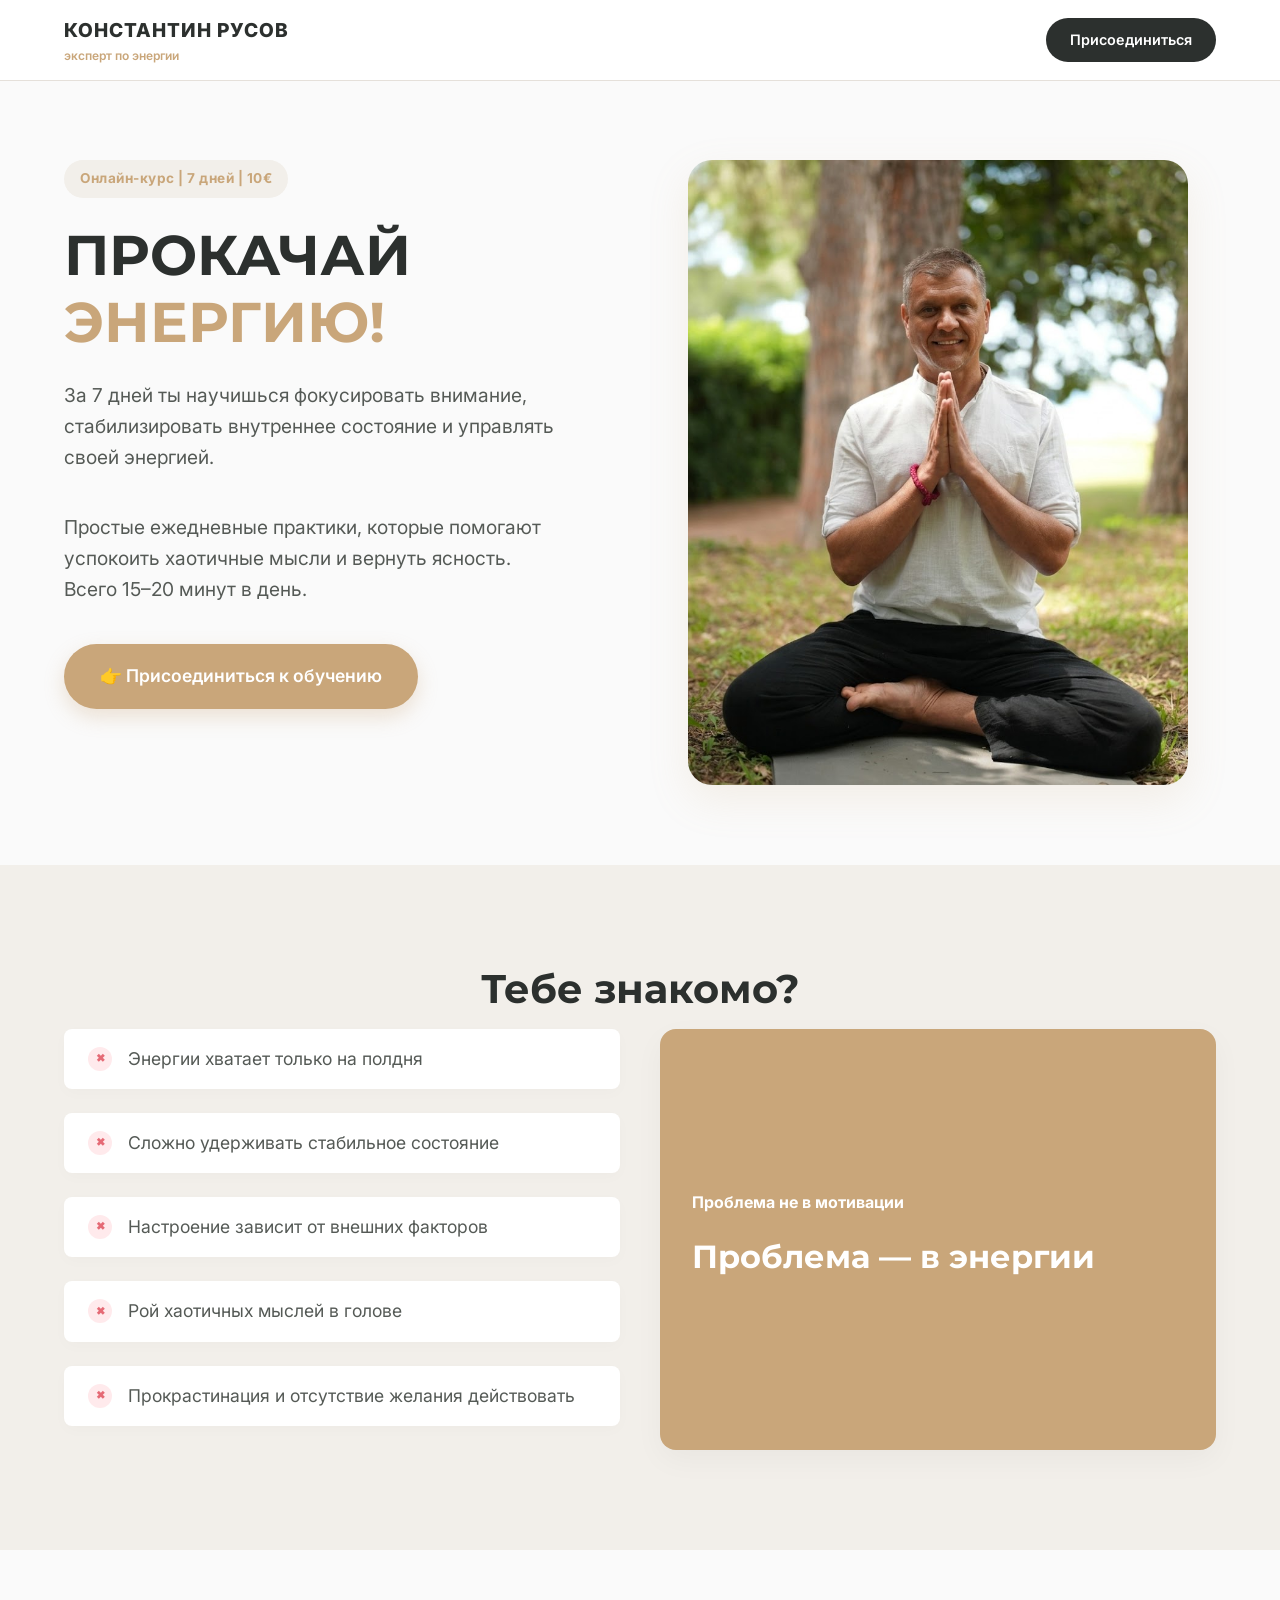
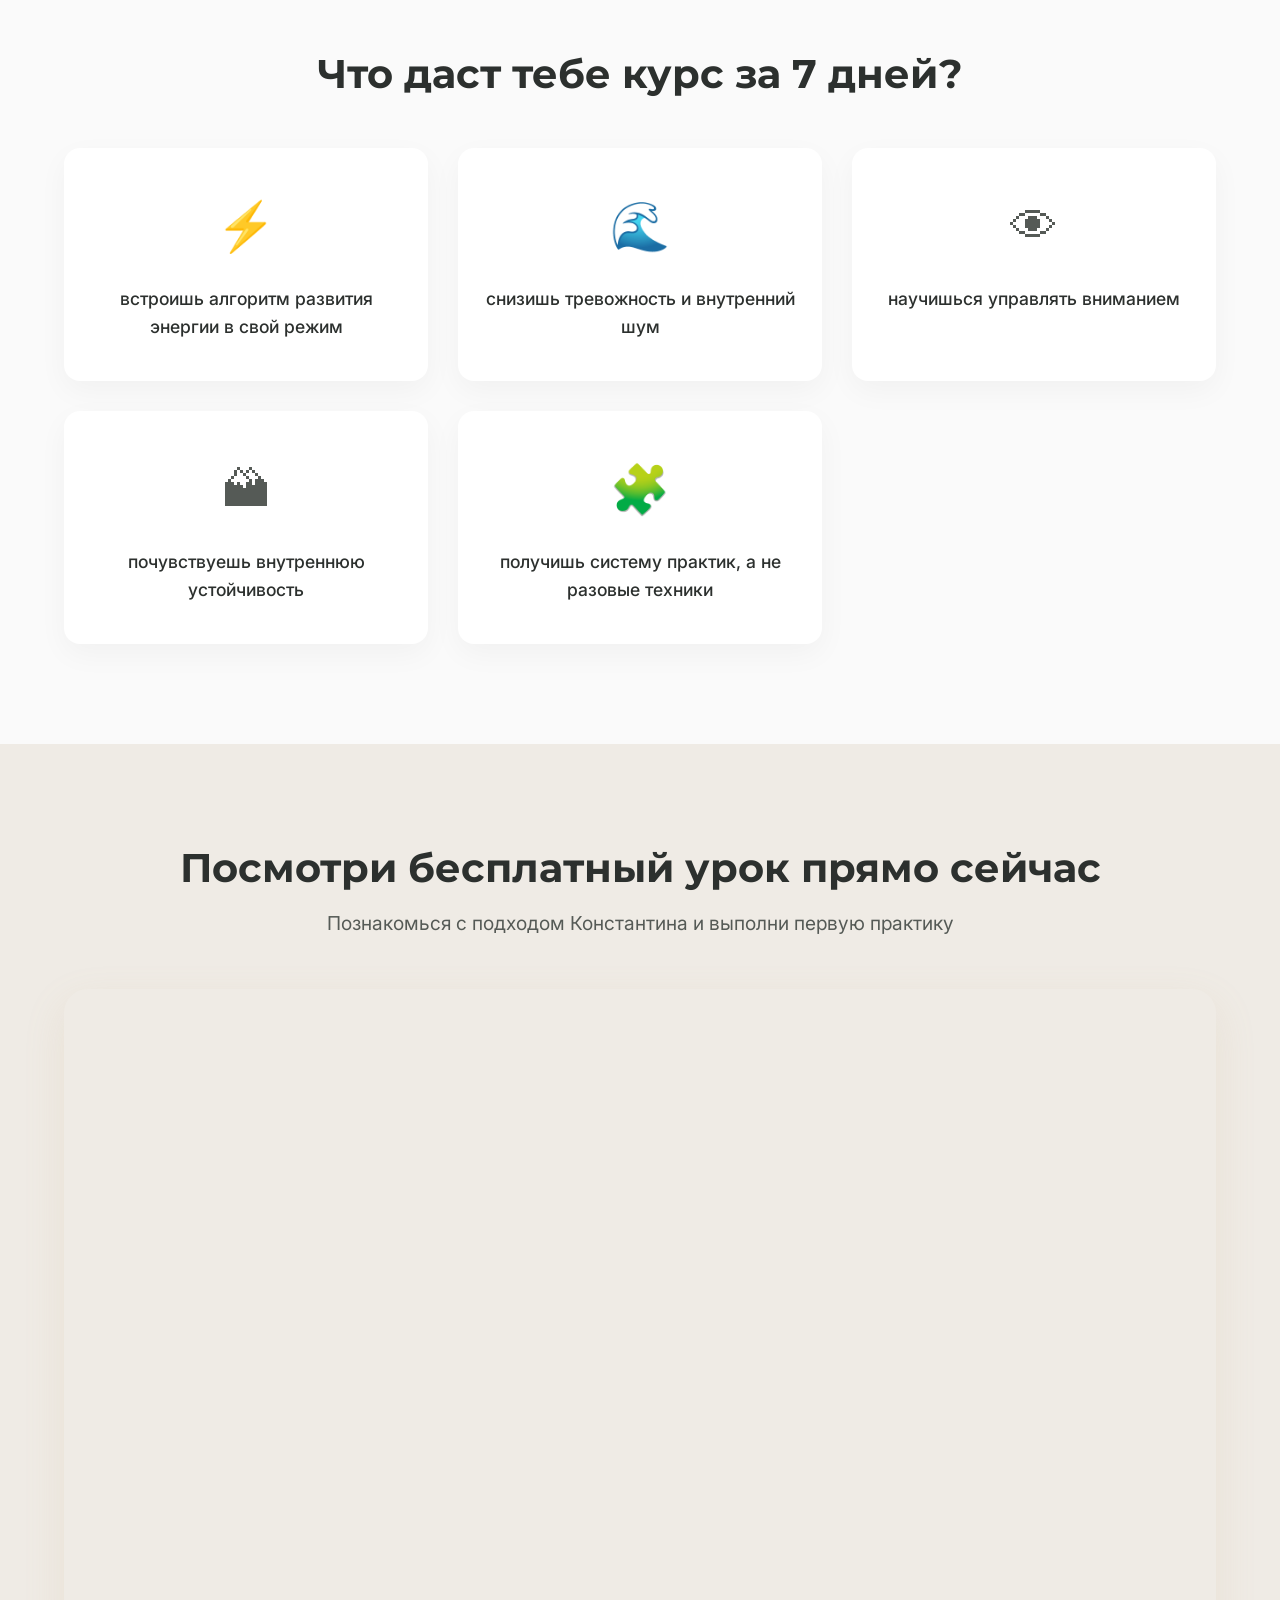
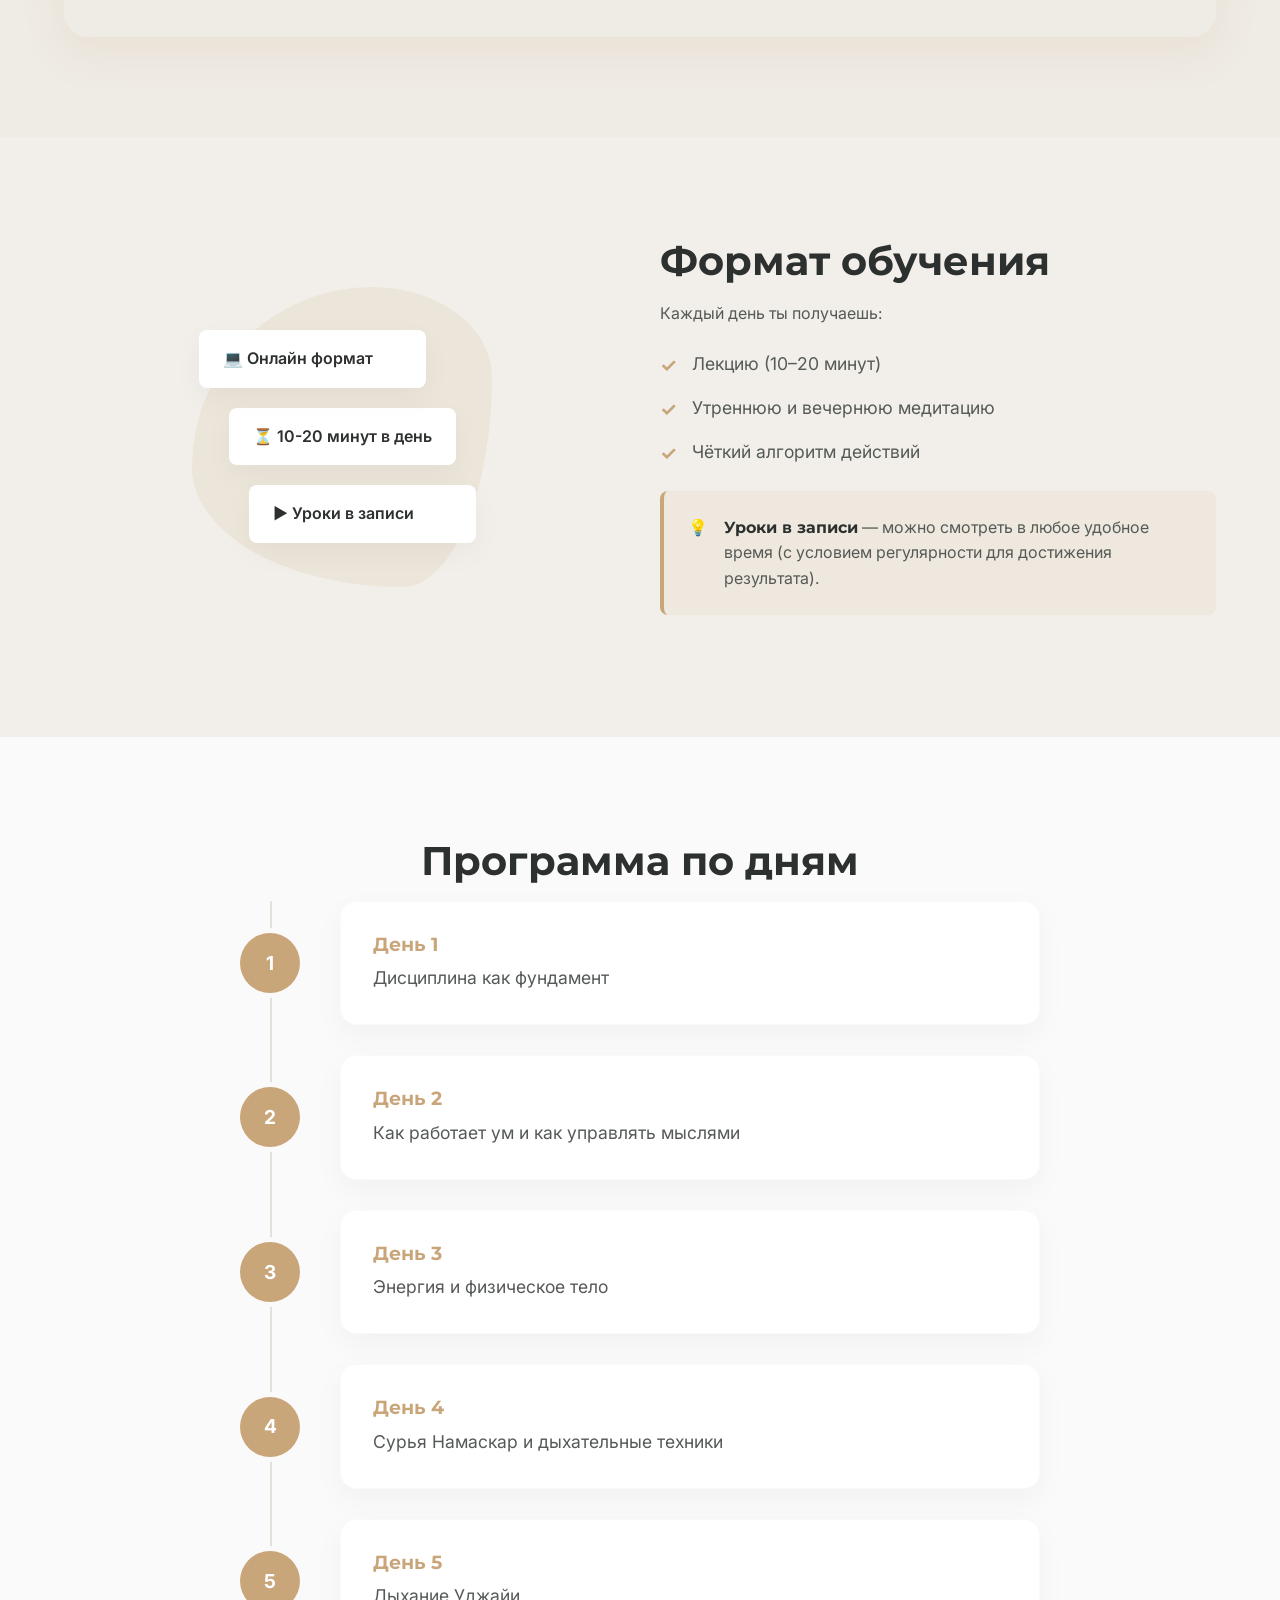
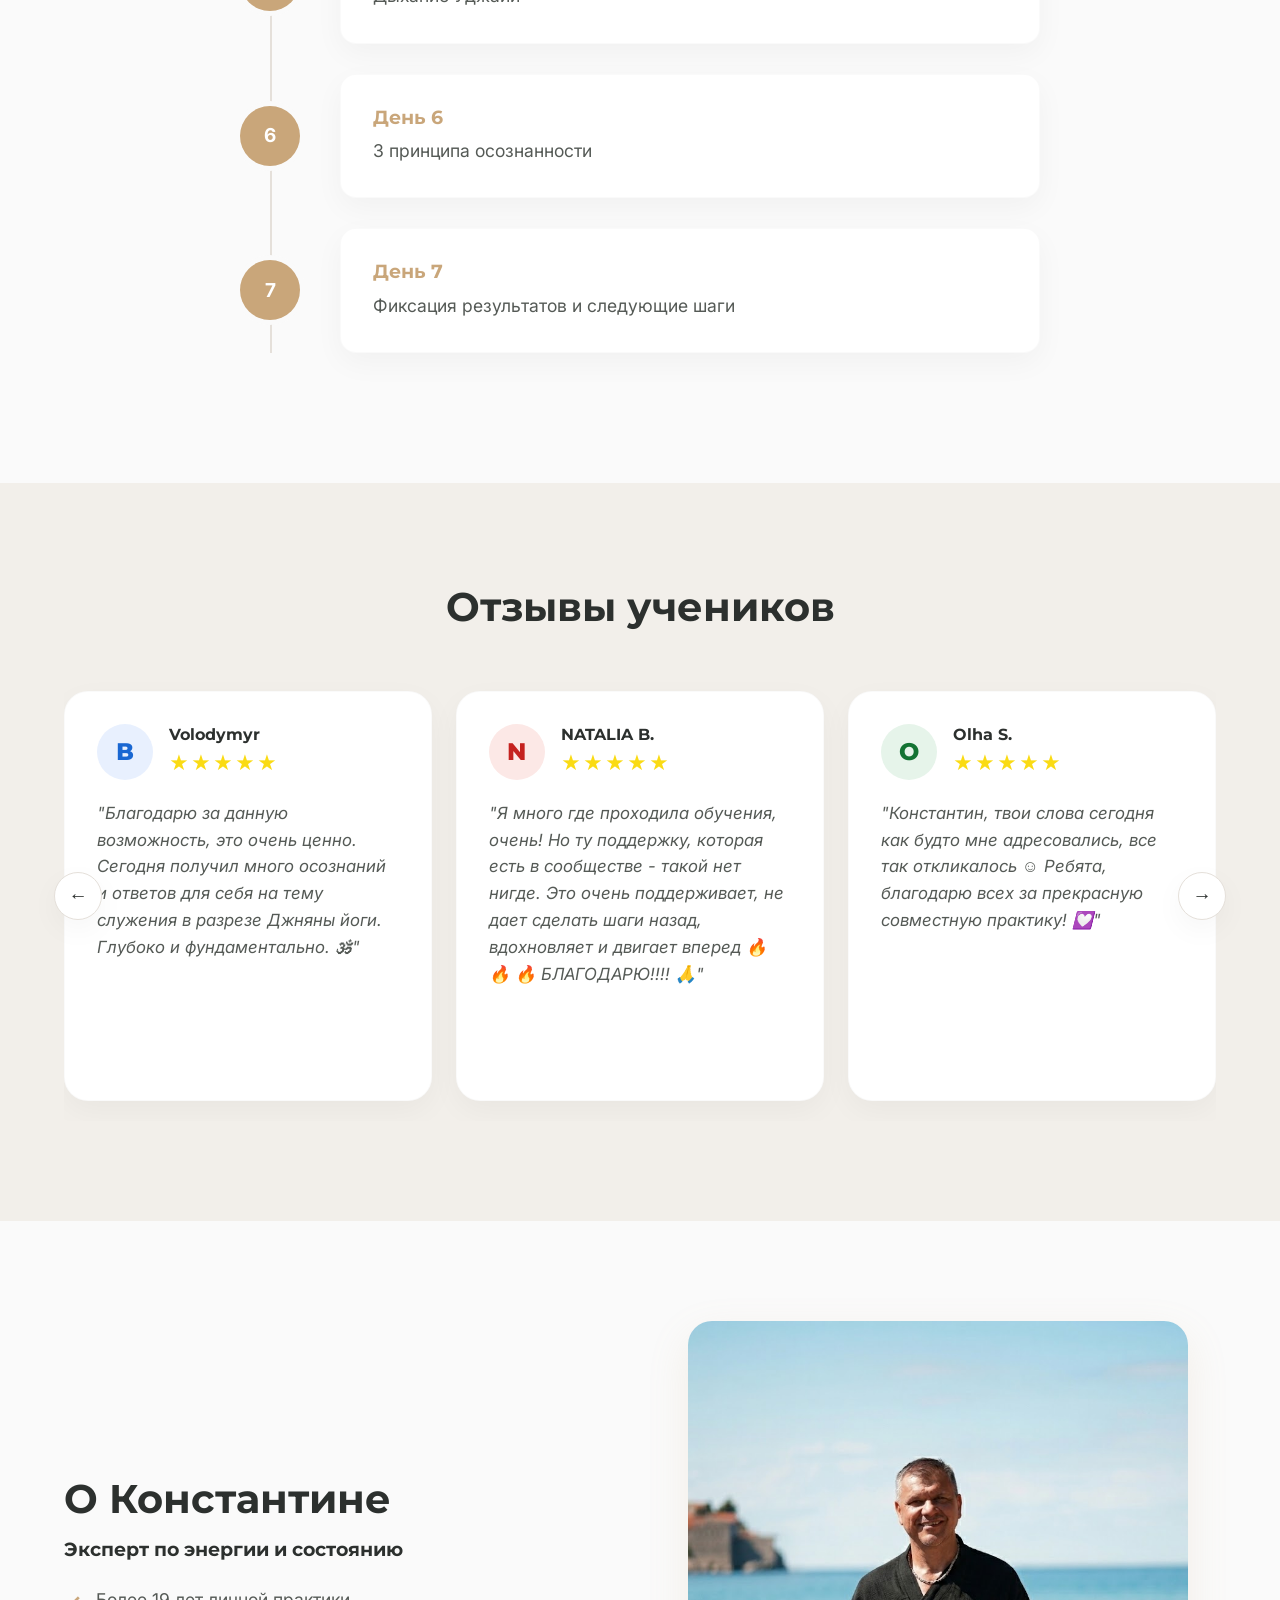
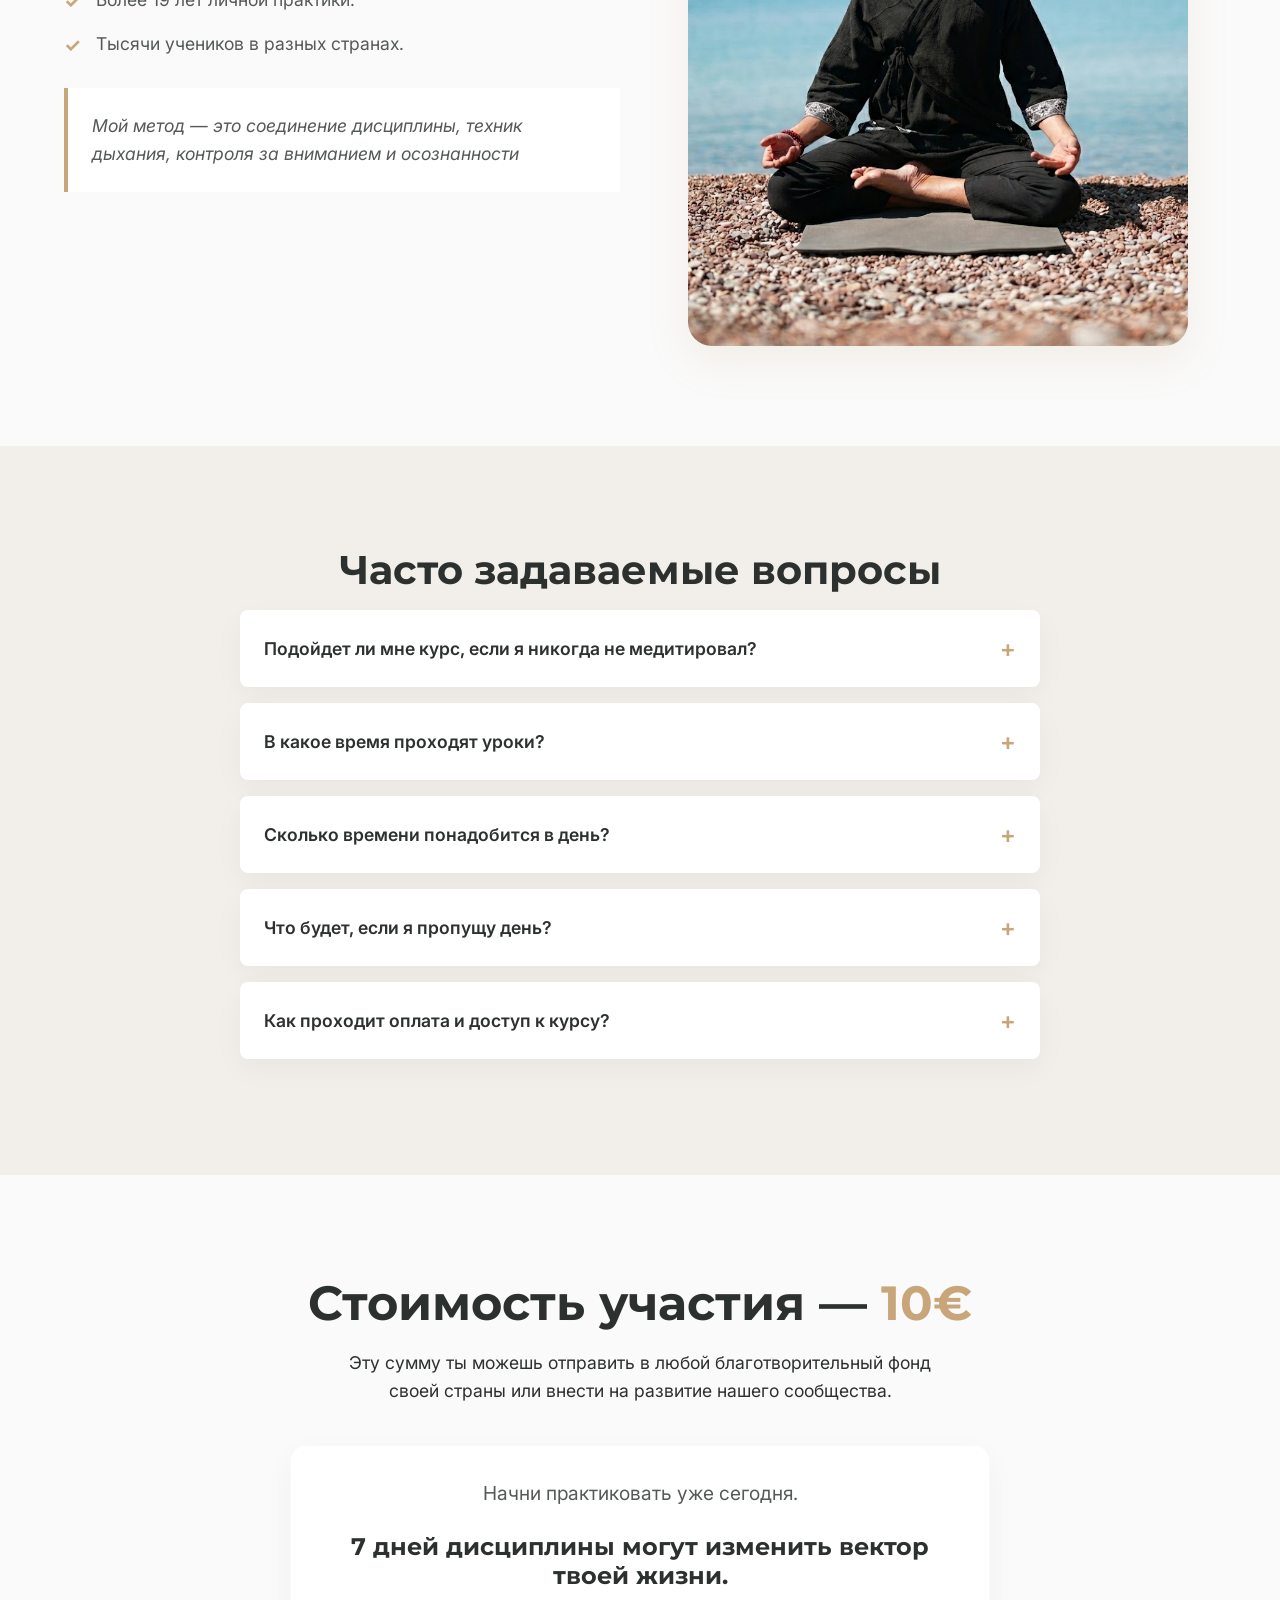
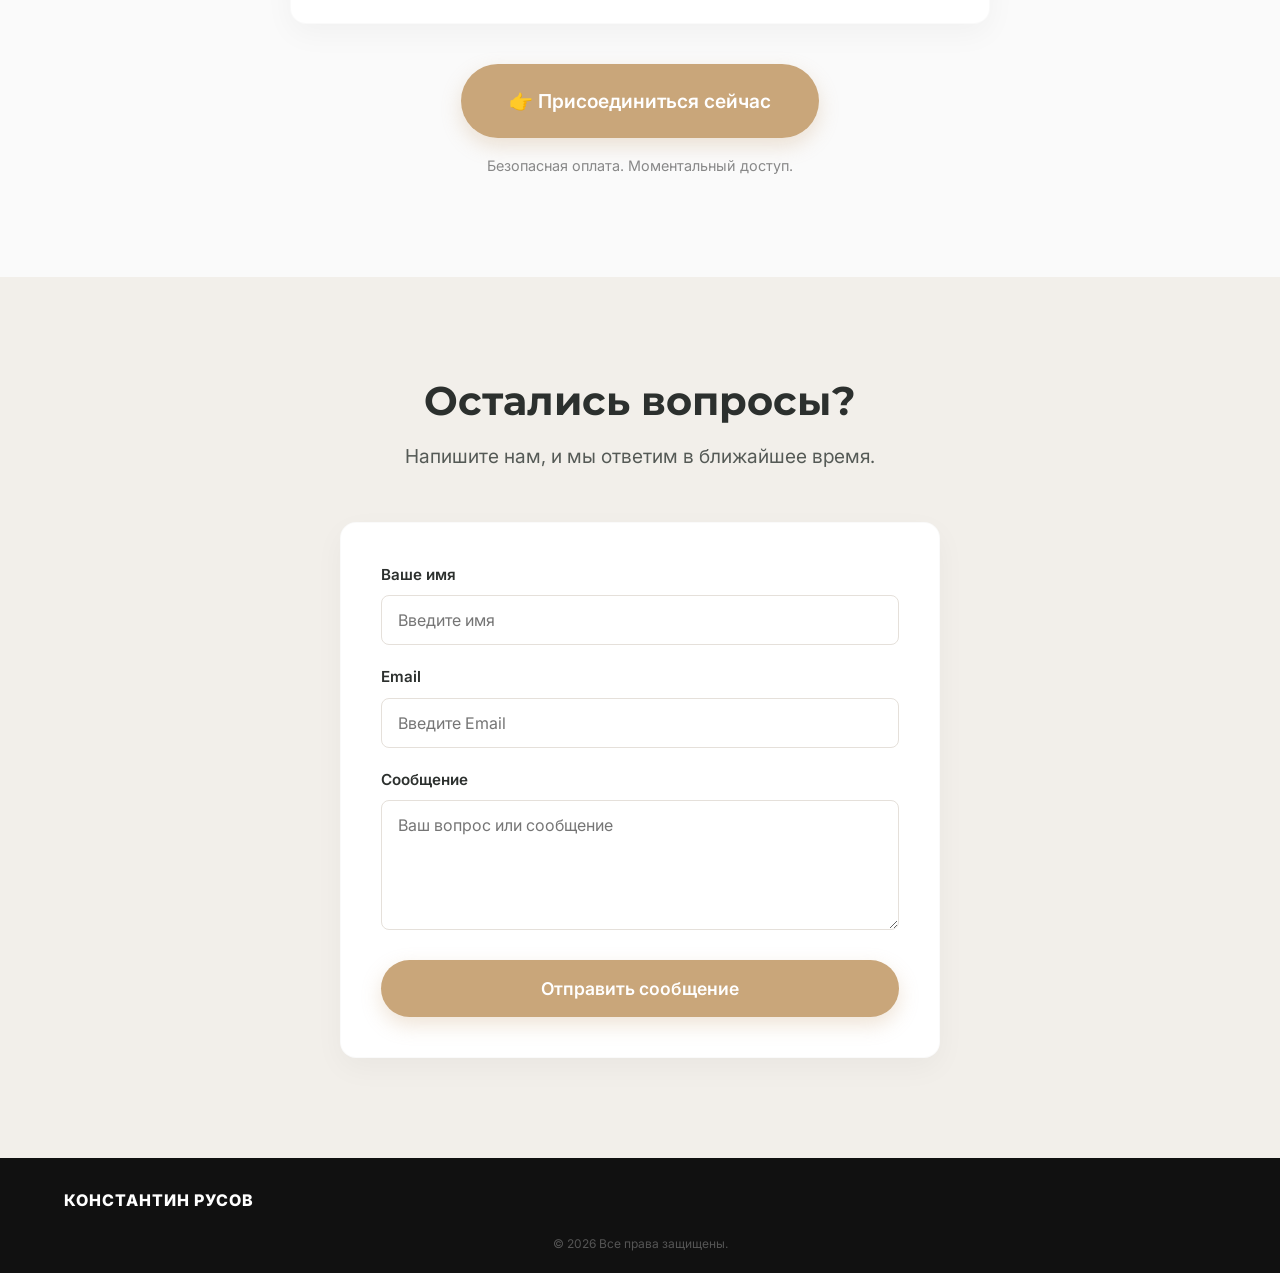
==== index.html @ b7d165c9 "fixed text" ====
<!DOCTYPE html>
<html lang="ru">

<head>
    <meta charset="UTF-8">
    <meta name="viewport" content="width=device-width, initial-scale=1.0">
    <meta name="description"
        content="Онлайн-курс Константина Русова «Прокачай энергию!». 7 дней для восстановления баланса, снижения тревожности и управления вниманием.">
    <meta name="keywords"
        content="медитация, энергия, осознанность, Константин Русов, дыхательные практики, курс медитации">
    <meta property="og:title" content="Онлайн-курс Константина Русова «Прокачай энергию!»">
    <meta property="og:description"
        content="Если ты испытываешь внутренний дисбаланс, не можешь сфокусироваться из-за хаотичных мыслей — этот курс для тебя!">
    <meta property="og:type" content="website">
    <title>«Прокачай энергию!» | Курс Константина Русова</title>

    <!-- Google Fonts: Montserrat & Inter for elegant Cyrillic typography -->
    <link rel="preconnect" href="https://fonts.googleapis.com">
    <link rel="preconnect" href="https://fonts.gstatic.com" crossorigin>
    <link
        href="https://fonts.googleapis.com/css2?family=Inter:wght@300;400;500;600&family=Montserrat:wght@500;600;700;800&display=swap"
        rel="stylesheet">

    <link rel="stylesheet" href="styles.css">
</head>

<body>

    <!-- Навигация (Sticky Header) -->
    <header class="header" id="header">
        <div class="container header-content">
            <div class="logo">
                <span class="logo-name">Константин Русов</span>
                <span class="logo-desc">эксперт по энергии</span>
            </div>
            <a href="https://t.me/rusovmasteryfree_bot?start=POkGe3VBprH9cGsg8TNPSXfVTQl6iPcP" target="_blank"
                class="btn btn-small">Присоединиться</a>
        </div>
    </header>

    <!-- Блок 1: Главный экран (Hero) -->
    <section class="hero section">
        <div class="container hero-container grid-2">
            <div class="hero-text fade-in-up">
                <div class="badge">Онлайн-курс | 7 дней | 10€</div>
                <h1 class="hero-title">ПРОКАЧАЙ <span class="highlight">ЭНЕРГИЮ!</span></h1>
                <p class="hero-subtitle">
                    За 7 дней ты научишься фокусировать внимание, стабилизировать внутреннее состояние и управлять своей
                    энергией.
                </p>
                <p class="hero-subtitle">
                    Простые ежедневные практики, которые помогают успокоить хаотичные мысли и вернуть ясность. Всего
                    15–20 минут в день.
                </p>
                <div class="hero-actions">
                    <a href="https://t.me/rusovmasteryfree_bot?start=POkGe3VBprH9cGsg8TNPSXfVTQl6iPcP" target="_blank"
                        class="btn btn-primary pulse-btn">👉 Присоединиться к обучению</a>
                </div>
            </div>
            <div class="hero-image fade-in-up" style="transition-delay: 0.2s;">
                <img src="assets/images/hellophoto.jpg" alt="Константин Русов" class="hero-speaker-img">
            </div>
        </div>
    </section>

    <!-- Блок 2: Боль -->
    <section class="pain-section section bg-light-muted">
        <div class="container fade-in-up">
            <h2 class="section-title text-center">Тебе знакомо?</h2>
            <div class="grid-2 pain-grid">
                <div class="pain-list">
                    <div class="list-item">
                        <div class="list-icon">✖</div>
                        <p>Энергии хватает только на полдня</p>
                    </div>
                    <div class="list-item">
                        <div class="list-icon">✖</div>
                        <p>Сложно удерживать стабильное состояние</p>
                    </div>
                    <div class="list-item">
                        <div class="list-icon">✖</div>
                        <p>Настроение зависит от внешних факторов</p>
                    </div>
                    <div class="list-item">
                        <div class="list-icon">✖</div>
                        <p>Рой хаотичных мыслей в голове</p>
                    </div>
                    <div class="list-item">
                        <div class="list-icon">✖</div>
                        <p>Прокрастинация и отсутствие желания действовать</p>
                    </div>
                </div>
                <div class="pain-conclusion card block-highlight">
                    <p class="bold-text">Проблема не в мотивации</p>
                    <h3 class="highlight-text">Проблема — в энергии</h3>
                </div>
            </div>
        </div>
    </section>

    <!-- Блок 3: Решение -->
    <section class="solution-section section">
        <div class="container fade-in-up">
            <h2 class="section-title text-center">Что даст тебе курс за 7 дней?</h2>
            <p class="section-subtitle text-center"></p>
            <div class="grid-3 features-grid">
                <div class="feature-card">
                    <div class="feature-icon">⚡️</div>
                    <p>встроишь алгоритм развития энергии в свой режим</p>
                </div>
                <div class="feature-card">
                    <div class="feature-icon">🌊</div>
                    <p>снизишь тревожность и внутренний шум</p>
                </div>
                <div class="feature-card">
                    <div class="feature-icon">👁</div>
                    <p>научишься управлять вниманием</p>
                </div>
                <div class="feature-card">
                    <div class="feature-icon">🏔</div>
                    <p>почувствуешь внутреннюю устойчивость</p>
                </div>
                <div class="feature-card">
                    <div class="feature-icon">🧩</div>
                    <p>получишь систему практик, а не разовые техники</p>
                </div>
            </div>
        </div>
    </section>

    <!-- Бесплатный видеоурок (Бесплатная польза) -->
    <section class="video-section section bg-accent-soft">
        <div class="container fade-in-up">
            <h2 class="section-title text-center">Посмотри бесплатный урок прямо сейчас</h2>
            <p class="section-subtitle text-center">Познакомься с подходом Константина и выполни первую практику</p>

            <div class="video-wrapper">
                <!-- Вставьте вашу ссылку на YouTube -->
                <iframe width="100%" height="100%" src="https://www.youtube-nocookie.com/embed/mse0HTkyt7Y"
                    title="YouTube video player" frameborder="0" loading="lazy"
                    allow="accelerometer; clipboard-write; encrypted-media; gyroscope; picture-in-picture; web-share"
                    referrerpolicy="strict-origin-when-cross-origin" allowfullscreen></iframe>
            </div>
        </div>
    </section>

    <!-- Блок 4: Формат обучения -->
    <section class="format-section section bg-light-muted">
        <div class="container grid-2 fade-in-up">
            <div class="format-image">
                <div class="shape-blob"></div>
                <div class="floating-cards">
                    <div class="float-card">💻 Онлайн формат</div>
                    <div class="float-card">⏳ 10-20 минут в день</div>
                    <div class="float-card">▶️ Уроки в записи</div>
                </div>
            </div>
            <div class="format-text">
                <h2 class="section-title">Формат обучения</h2>
                <p class="subtitle-text">Каждый день ты получаешь:</p>
                <ul class="custom-list">
                    <li>Лекцию (10–20 минут)</li>
                    <li>Утреннюю и вечернюю медитацию</li>
                    <li>Чёткий алгоритм действий</li>
                </ul>
                <div class="info-box">
                    <div class="info-icon">💡</div>
                    <p><strong>Уроки в записи</strong> — можно смотреть в любое удобное время (с условием регулярности
                        для достижения результата).</p>
                </div>
            </div>
        </div>
    </section>

    <!-- Блок 5: Программа -->
    <section class="program-section section">
        <div class="container fade-in-up">
            <h2 class="section-title text-center">Программа по дням</h2>

            <div class="timeline">
                <div class="timeline-item">
                    <div class="timeline-dot">1</div>
                    <div class="timeline-content card">
                        <h3>День 1</h3>
                        <p>Дисциплина как фундамент</p>
                    </div>
                </div>
                <div class="timeline-item">
                    <div class="timeline-dot">2</div>
                    <div class="timeline-content card">
                        <h3>День 2</h3>
                        <p>Как работает ум и как управлять мыслями</p>
                    </div>
                </div>
                <div class="timeline-item">
                    <div class="timeline-dot">3</div>
                    <div class="timeline-content card">
                        <h3>День 3</h3>
                        <p>Энергия и физическое тело</p>
                    </div>
                </div>
                <div class="timeline-item">
                    <div class="timeline-dot">4</div>
                    <div class="timeline-content card">
                        <h3>День 4</h3>
                        <p>Сурья Намаскар и дыхательные техники</p>
                    </div>
                </div>
                <div class="timeline-item">
                    <div class="timeline-dot">5</div>
                    <div class="timeline-content card">
                        <h3>День 5</h3>
                        <p>Дыхание Уджайи</p>
                    </div>
                </div>
                <div class="timeline-item">
                    <div class="timeline-dot">6</div>
                    <div class="timeline-content card">
                        <h3>День 6</h3>
                        <p>3 принципа осознанности</p>
                    </div>
                </div>
                <div class="timeline-item">
                    <div class="timeline-dot">7</div>
                    <div class="timeline-content card">
                        <h3>День 7</h3>
                        <p>Фиксация результатов и следующие шаги</p>
                    </div>
                </div>
            </div>
        </div>
    </section>

    <!-- Отзывы -->
    <section class="reviews-section section bg-light-muted">
        <div class="container fade-in-up">
            <h2 class="section-title text-center">Отзывы учеников</h2>
            <div class="reviews-slider-wrapper">
                <button class="slider-btn prev-btn" aria-label="Предыдущий отзыв">←</button>

                <div class="reviews-slider">
                    <!-- Отзыв 1 -->
                    <div class="review-card">
                        <div class="review-header">
                            <div class="avatar" style="background-color: #E8F0FE; color: #1967D2;">В</div>
                            <div>
                                <h4>Volodymyr </h4>
                                <span class="stars">★★★★★</span>
                            </div>
                        </div>
                        <p class="review-text">"Благодарю за данную возможность, это очень ценно. Сегодня получил много
                            осознаний и ответов для себя на тему служения в разрезе Джняны йоги. Глубоко и
                            фундаментально. 🕉"</p>
                    </div>

                    <!-- Отзыв 2 -->
                    <div class="review-card">
                        <div class="review-header">
                            <div class="avatar" style="background-color: #FCE8E6; color: #C5221F;">N</div>
                            <div>
                                <h4>NATALIA B.</h4>
                                <span class="stars">★★★★★</span>
                            </div>
                        </div>
                        <p class="review-text">"Я много где проходила обучения, очень! Но ту поддержку, которая есть в
                            сообществе - такой нет нигде. Это очень поддерживает, не дает сделать шаги назад,
                            вдохновляет и двигает вперед 🔥 🔥 🔥 БЛАГОДАРЮ!!!! 🙏"</p>
                    </div>

                    <!-- Отзыв 3 -->
                    <div class="review-card">
                        <div class="review-header">
                            <div class="avatar" style="background-color: #E6F4EA; color: #137333;">O</div>
                            <div>
                                <h4>Olha S.</h4>
                                <span class="stars">★★★★★</span>
                            </div>
                        </div>
                        <p class="review-text">"Константин, твои слова сегодня как будто мне адресовались, все так
                            откликалось ☺️ Ребята, благодарю всех за прекрасную совместную практику! 💟"</p>
                    </div>

                    <!-- Отзыв 4 -->
                    <div class="review-card">
                        <div class="review-header">
                            <div class="avatar" style="background-color: #FEF7E0; color: #E37400;">И</div>
                            <div>
                                <h4>Игорь К.</h4>
                                <span class="stars">★★★★★</span>
                            </div>
                        </div>
                        <p class="review-text">"Благодарю всех за практику! 🙏 Отдельное спасибо за наставления, которые
                            делают практику более глубокой и еще более осмысленной. Мы то, что мы думаем 🤫"</p>
                    </div>

                    <!-- Отзыв 5 -->
                    <div class="review-card">
                        <div class="review-header">
                            <div class="avatar" style="background-color: #F3E8FD; color: #7627BB;">Т</div>
                            <div>
                                <h4>Ирина Т.</h4>
                                <span class="stars">★★★★★</span>
                            </div>
                        </div>
                        <p class="review-text">"Всім добрий вечір, Костянтин, дякую за чудову практику і енергію, а
                            також мудрість 🙏❤️"</p>
                    </div>

                    <!-- Отзыв 6 -->
                    <div class="review-card">
                        <div class="review-header">
                            <div class="avatar" style="background-color: #E8F0FE; color: #1967D2;">И</div>
                            <div>
                                <h4>Irina S.</h4>
                                <span class="stars">★★★★★</span>
                            </div>
                        </div>
                        <p class="review-text">"Добрый день, Костя, благодарю за твой свет, так стало радостно после
                            просмотра! Enjoy в каждом твоем слове и улыбке) Большая удача быть в этом поле и заряжаться
                            от твоего света 🙏"</p>
                    </div>

                    <!-- Отзыв 7 (Был Anna L., сейчас удален) -->

                    <!-- Отзыв 8 (Был Светлана, сейчас удален) -->

                    <!-- Отзыв 9 -->
                    <div class="review-card">
                        <div class="review-header">
                            <div class="avatar" style="background-color: #FEF7E0; color: #E37400;">O</div>
                            <div>
                                <h4>Oleg P.</h4>
                                <span class="stars">★★★★★</span>
                            </div>
                        </div>
                        <p class="review-text">"Когда то я был в подобной ситуации, все на что хватало энергии это взять
                            банку пива и играть в доту =)) Слава богу за то что я встретил Константина 🙏"</p>
                    </div>

                    <!-- Отзыв 10 -->
                    <div class="review-card">
                        <div class="review-header">
                            <div class="avatar" style="background-color: #F3E8FD; color: #7627BB;">D</div>
                            <div>
                                <h4>Dennis</h4>
                                <span class="stars">★★★★★</span>
                            </div>
                        </div>
                        <p class="review-text">"Хочу выразить искреннюю благодарность Константину! За 2,5 месяца
                            обучения я узнал очень много интересного, волнующего, проникновеного. Многие вещи мне уже
                            были знакомы, но именно вместе с Костей я смог глубже их понять и освоить. Мы все здесь не
                            случайно, с чем вас категорически поздравляю! Лед тронулся..."</p>
                    </div>
                </div>

                <button class="slider-btn next-btn" aria-label="Следующий отзыв">→</button>
            </div>
        </div>
    </section>

    <!-- Блок 6: О Константине -->
    <section class="about-section section">
        <div class="container grid-2 fade-in-up align-center">
            <div class="about-text">
                <h2 class="section-title">О Константине</h2>
                <h3 class="about-subtitle">Эксперт по энергии и состоянию</h3>
                <ul class="custom-list about-list">
                    <li>Более 19 лет личной практики.</li>
                    <li>Тысячи учеников в разных странах.</li>
                </ul>
                <div class="quote-block">
                    <p>Мой метод — это соединение дисциплины, техник дыхания, контроля за вниманием и осознанности</p>
                </div>
            </div>
            <div class="about-image">
                <img src="assets/images/konstphoto.jpg" alt="Константин Русов" class="hero-speaker-img">
            </div>
        </div>
    </section>

    <!-- FAQ -->
    <section class="faq-section section bg-light-muted">
        <div class="container fade-in-up">
            <h2 class="section-title text-center">Часто задаваемые вопросы</h2>
            <div class="faq-accordion">

                <div class="faq-item">
                    <button class="faq-question">Подойдет ли мне курс, если я никогда не медитировал?</button>
                    <div class="faq-answer">
                        <p>Да, курс идеально подходит для новичков. Константин дает очень понятный алгоритм, объясняет
                            всё простым языком без эзотерики.</p>
                    </div>
                </div>

                <div class="faq-item">
                    <button class="faq-question">В какое время проходят уроки?</button>
                    <div class="faq-answer">
                        <p>Все уроки предоставляются в записи. Вы можете смотреть их в удобное для вас время. Главное
                            условие — регулярность (каждый день).</p>
                    </div>
                </div>

                <div class="faq-item">
                    <button class="faq-question">Сколько времени понадобится в день?</button>
                    <div class="faq-answer">
                        <p>Вам понадобится от 10 до 20 минут в день на лекцию и медитацию. Это время можно легко найти
                            даже в самом плотном графике.</p>
                    </div>
                </div>

                <div class="faq-item">
                    <button class="faq-question">Что будет, если я пропущу день?</button>
                    <div class="faq-answer">
                        <p>Конечно, в жизни бывают разные ситуации. Вы сможете продолжить обучение на следующий день.
                            Однако для лучшего формирования нейронных связей мы рекомендуем не прерывать 7-дневный цикл.
                        </p>
                    </div>
                </div>

                <div class="faq-item">
                    <button class="faq-question">Как проходит оплата и доступ к курсу?</button>
                    <div class="faq-answer">
                        <p>После нажатия на кнопку вы перейдете на страницу оплаты. Сразу после оплаты 10€. Вам будет
                            открыто обучение. Уроки будут приходить в телеграмм-боте автоматически.</p>
                    </div>
                </div>

            </div>
        </div>
    </section>

    <!-- Блок 7 и 8: Стоимость и Финал -->
    <section class="cta-section section" id="buy">
        <div class="container fade-in-up text-center">
            <h2 class="cta-title">Стоимость участия — <span class="highlight">10€</span></h2>
            <p class="cta-charity">Эту сумму ты можешь отправить в любой благотворительный фонд <br>своей страны или
                внести на развитие нашего сообщества.</p>

            <div class="final-block card block-highlight">
                <p class="final-text">Начни практиковать уже сегодня.</p>
                <h3 class="final-bold text-center">7 дней дисциплины могут изменить вектор твоей жизни.</h3>
            </div>

            <a href="https://t.me/rusovmasteryfree_bot?start=POkGe3VBprH9cGsg8TNPSXfVTQl6iPcP" target="_blank"
                class="btn btn-primary btn-large pulse-btn">👉 Присоединиться сейчас</a>
            <p class="guarantee-text">Безопасная оплата. Моментальный доступ.</p>
        </div>
    </section>

    <!-- Блок 9: Форма обратной связи -->
    <section class="contact-section section bg-light-muted" id="contact">
        <div class="container fade-in-up">
            <h2 class="section-title text-center">Остались вопросы?</h2>
            <p class="section-subtitle text-center">Напишите нам, и мы ответим в ближайшее время.</p>
            <div class="contact-form-wrapper card">
                <form action="https://formsubmit.co/evdomaha.03@gmail.com" method="POST" class="contact-form">
                    <input type="hidden" name="_subject" value="Новое сообщение с сайта 'Прокачай энергию!'">
                    <input type="hidden" name="_captcha" value="false">

                    <div class="form-group">
                        <label for="name">Ваше имя</label>
                        <input type="text" id="name" name="name" required placeholder="Введите имя">
                    </div>

                    <div class="form-group">
                        <label for="email">Email</label>
                        <input type="email" id="email" name="email" required placeholder="Введите Email">
                    </div>

                    <div class="form-group">
                        <label for="message">Сообщение</label>
                        <textarea id="message" name="message" rows="5" required
                            placeholder="Ваш вопрос или сообщение"></textarea>
                    </div>

                    <button type="submit" class="btn btn-primary btn-submit pulse-btn">Отправить сообщение</button>
                </form>
            </div>
        </div>
    </section>

    <!-- Подвал (Footer) -->
    <footer class="footer">
        <div class="container flex-footer">
            <div class="footer-logo">Константин Русов</div>
            <div class="footer-copy">© 2026 Все права защищены.</div>
        </div>
    </footer>

    <script src="script.js"></script>
</body>

</html>
---- styles.css ----
/* --- Переменные (Цветовая палитра и дизайн-система) --- */
:root {
    /* Спокойные, премиальные светлые тона */
    --clr-bg-main: #FAFAFA;
    /* Общий фон */
    --clr-bg-muted: #F2EFEA;
    /* Мягкий фон для блоков */
    --clr-bg-card: #FFFFFF;
    /* Карточки */
    --clr-primary: #C9A67A;
    /* Элегантный золотисто-бежевый (акцентный) */
    --clr-primary-hover: #b89366;
    --clr-accent-soft: #EFEBE5;
    /* Очень мягкий акцент для фона */

    --clr-text-main: #2C302E;
    /* Темно-серый для заголовков (не чисто черный) */
    --clr-text-body: #555A56;
    /* Мягкий серый для текста */
    --clr-border: #E5E0DA;

    --font-heading: 'Montserrat', sans-serif;
    --font-main: 'Inter', sans-serif;
    --radius-sm: 8px;
    --radius-md: 16px;
    --radius-lg: 24px;

    --shadow-soft: 0 10px 30px rgba(0, 0, 0, 0.04);
    --shadow-hover: 0 15px 40px rgba(201, 166, 122, 0.15);

    --transition: all 0.3s cubic-bezier(0.25, 0.8, 0.25, 1);
}

/* --- Базовые сбросы (Reset) --- */
* {
    margin: 0;
    padding: 0;
    box-sizing: border-box;
}

html {
    scroll-behavior: smooth;
}

body {
    font-family: var(--font-main);
    background-color: var(--clr-bg-main);
    color: var(--clr-text-body);
    line-height: 1.6;
    font-size: 16px;
    overflow-x: hidden;
}

h1,
h2,
h3,
h4,
strong {
    color: var(--clr-text-main);
    font-family: var(--font-heading);
    font-weight: 700;
    line-height: 1.2;
}

a {
    text-decoration: none;
    color: inherit;
    transition: var(--transition);
}

ul {
    list-style: none;
}

/* --- Утилиты (Layout) --- */
.container {
    width: 100%;
    max-width: 1200px;
    margin: 0 auto;
    padding: 0 24px;
}

.section {
    padding: 100px 0;
}

.text-center {
    text-align: center;
}

.bold-text {
    font-weight: 700;
}

.highlight {
    color: var(--clr-primary);
}

.highlight-text {
    color: var(--clr-primary);
    font-size: 1.5rem;
    margin-top: 10px;
}

.bg-light-muted {
    background-color: var(--clr-bg-muted);
}

.bg-accent-soft {
    background-color: var(--clr-accent-soft);
}

.grid-2 {
    display: grid;
    grid-template-columns: repeat(2, 1fr);
    gap: 40px;
}

.grid-3 {
    display: grid;
    grid-template-columns: repeat(3, 1fr);
    gap: 30px;
}

.align-center {
    align-items: center;
}

/* Кастомные карточки */
.card {
    background: var(--clr-bg-card);
    border-radius: var(--radius-md);
    padding: 32px;
    box-shadow: var(--shadow-soft);
    border: 1px solid rgba(0, 0, 0, 0.02);
    transition: var(--transition);
}

.card:hover {
    box-shadow: var(--shadow-hover);
}

/* Кнопки */
.btn {
    display: inline-flex;
    align-items: center;
    justify-content: center;
    font-weight: 600;
    border-radius: 100px;
    cursor: pointer;
    transition: var(--transition);
    border: none;
    font-family: var(--font-main);
}

.btn-primary {
    background-color: var(--clr-primary);
    color: #fff;
    padding: 18px 36px;
    font-size: 1.1rem;
    box-shadow: 0 8px 20px rgba(201, 166, 122, 0.3);
}

.btn-primary:hover {
    background-color: var(--clr-primary-hover);
    transform: translateY(-2px);
    box-shadow: 0 12px 25px rgba(201, 166, 122, 0.4);
}

.btn-small {
    background-color: var(--clr-text-main);
    color: #fff;
    padding: 10px 24px;
    font-size: 0.9rem;
}

.btn-small:hover {
    background-color: var(--clr-primary);
}

.btn-large {
    font-size: 1.2rem;
    padding: 22px 48px;
}

.pulse-btn {
    animation: pulse 2s infinite;
}

@keyframes pulse {
    0% {
        box-shadow: 0 0 0 0 rgba(201, 166, 122, 0.6);
    }

    70% {
        box-shadow: 0 0 0 15px rgba(201, 166, 122, 0);
    }

    100% {
        box-shadow: 0 0 0 0 rgba(201, 166, 122, 0);
    }
}

/* --- Header (Sticky) --- */
.header {
    position: fixed;
    top: 0;
    left: 0;
    width: 100%;
    background: rgba(255, 255, 255, 0.95);
    backdrop-filter: blur(10px);
    z-index: 1000;
    border-bottom: 1px solid var(--clr-border);
    transition: var(--transition);
}

.header.scrolled {
    padding: 10px 0;
    box-shadow: 0 5px 15px rgba(0, 0, 0, 0.05);
}

.header-content {
    display: flex;
    justify-content: space-between;
    align-items: center;
    min-height: 80px;
}

.logo {
    display: flex;
    flex-direction: column;
}

.logo-name {
    font-size: 1.2rem;
    font-weight: 800;
    color: var(--clr-text-main);
    text-transform: uppercase;
    letter-spacing: 1px;
}

.logo-desc {
    font-size: 0.75rem;
    color: var(--clr-primary);
    font-weight: 600;
}

/* Типографика блоков */
.section-title {
    font-size: 2.5rem;
    margin-bottom: 16px;
}

.section-subtitle {
    font-size: 1.2rem;
    margin-bottom: 50px;
    color: var(--clr-text-body);
}

/* --- 1. Hero Экран --- */
.hero {
    padding-top: 160px;
    /* Отступ под sticky header */
    padding-bottom: 80px;
    min-height: 90vh;
    display: flex;
    align-items: center;
}

.badge {
    display: inline-block;
    background: var(--clr-bg-muted);
    color: var(--clr-primary);
    font-size: 0.85rem;
    font-weight: 700;
    padding: 8px 16px;
    border-radius: 100px;
    margin-bottom: 24px;
    letter-spacing: 0.5px;
}

.hero-title {
    font-size: 3.5rem;
    margin-bottom: 24px;
}

.hero-subtitle {
    font-size: 1.2rem;
    margin-bottom: 40px;
    max-width: 500px;
}

.image-placeholder {
    width: 100%;
    height: 500px;
    background: linear-gradient(135deg, #EFEBE5 0%, #D8D1C7 100%);
    border-radius: var(--radius-lg);
    display: flex;
    align-items: center;
    justify-content: center;
    color: #999;
    font-size: 0.9rem;
    border: 1px dashed #CABFAB;
    box-shadow: var(--shadow-soft);
}

.hero-speaker-img {
    width: 100%;
    max-width: 500px;
    height: auto;
    aspect-ratio: 4 / 5;
    object-fit: cover;
    object-position: top center;
    border-radius: var(--radius-lg);
    box-shadow: var(--shadow-hover);
    display: block;
    margin: 0 auto;
}

.image-placeholder.portrait {
    height: 600px;
}

/* --- 2. Блок "Боль" --- */
.pain-list .list-item {
    display: flex;
    align-items: center;
    margin-bottom: 24px;
    font-size: 1.1rem;
    background: var(--clr-bg-card);
    padding: 16px 24px;
    border-radius: var(--radius-sm);
    box-shadow: 0 4px 15px rgba(0, 0, 0, 0.02);
}

.list-icon {
    min-width: 24px;
    height: 24px;
    background: #ffeaec;
    color: #e56a75;
    display: flex;
    align-items: center;
    justify-content: center;
    border-radius: 50%;
    margin-right: 16px;
    font-size: 0.7rem;
    font-weight: bold;
}

.pain-conclusion {
    display: flex;
    flex-direction: column;
    justify-content: center;
    background-color: var(--clr-primary);
    color: #fff;
    border: none;
}

.pain-conclusion h3 {
    color: #fff;
    font-size: 2rem;
}

.pain-conclusion p,
.pain-conclusion h3 {
    margin-bottom: 12px;
}

/* --- 3. Решение --- */
.feature-card {
    text-align: center;
    padding: 40px 24px;
    background: var(--clr-bg-card);
    border-radius: var(--radius-md);
    box-shadow: var(--shadow-soft);
    transition: var(--transition);
}

.feature-card:hover {
    transform: translateY(-5px);
}

.feature-icon {
    font-size: 3rem;
    margin-bottom: 20px;
}

.feature-card p {
    font-size: 1.1rem;
    font-weight: 500;
    color: var(--clr-text-main);
}

/* --- Видеоурок --- */
.video-wrapper {
    position: relative;
    padding-bottom: 56.25%;
    /* 16:9 Aspect Ratio */
    height: 0;
    border-radius: var(--radius-lg);
    overflow: hidden;
    box-shadow: var(--shadow-hover);
}

.video-wrapper iframe {
    position: absolute;
    top: 0;
    left: 0;
    width: 100%;
    height: 100%;
}

/* --- 4. Формат обучения --- */
.format-image {
    position: relative;
    display: flex;
    align-items: center;
    justify-content: center;
    min-height: 400px;
}

.shape-blob {
    width: 300px;
    height: 300px;
    background: var(--clr-primary);
    border-radius: 40% 60% 70% 30% / 40% 50% 60% 50%;
    animation: morph 8s ease-in-out infinite both alternate;
    opacity: 0.15;
    position: absolute;
}

@keyframes morph {
    0% {
        border-radius: 40% 60% 70% 30% / 40% 50% 60% 50%;
    }

    100% {
        border-radius: 60% 40% 30% 70% / 60% 30% 70% 40%;
    }
}

.floating-cards {
    position: relative;
    z-index: 2;
    display: flex;
    flex-direction: column;
    gap: 20px;
}

.float-card {
    background: var(--clr-bg-card);
    padding: 16px 24px;
    border-radius: var(--radius-sm);
    box-shadow: var(--shadow-soft);
    font-weight: 600;
    color: var(--clr-text-main);
}

.float-card:nth-child(1) {
    transform: translateX(-30px);
}

.float-card:nth-child(3) {
    transform: translateX(20px);
}

.custom-list {
    margin: 24px 0;
}

.custom-list li {
    position: relative;
    padding-left: 32px;
    margin-bottom: 16px;
    font-size: 1.1rem;
}

.custom-list li::before {
    content: "✓";
    position: absolute;
    left: 0;
    top: 0;
    color: var(--clr-primary);
    font-weight: bold;
    font-size: 1.2rem;
}

.info-box {
    display: flex;
    gap: 16px;
    background: rgba(201, 166, 122, 0.1);
    padding: 24px;
    border-radius: var(--radius-sm);
    border-left: 4px solid var(--clr-primary);
}

/* --- 5. Программа --- */
.timeline {
    position: relative;
    max-width: 800px;
    margin: 0 auto;
}

.timeline::before {
    content: '';
    position: absolute;
    top: 0;
    left: 30px;
    height: 100%;
    width: 2px;
    background: var(--clr-border);
}

.timeline-item {
    position: relative;
    margin-bottom: 30px;
    display: flex;
    align-items: center;
}

.timeline-dot {
    width: 60px;
    height: 60px;
    background: var(--clr-primary);
    color: #fff;
    border-radius: 50%;
    display: flex;
    align-items: center;
    justify-content: center;
    font-weight: bold;
    font-size: 1.2rem;
    z-index: 2;
    flex-shrink: 0;
    box-shadow: 0 0 0 5px var(--clr-bg-main);
}

.timeline-content {
    margin-left: 40px;
    width: 100%;
}

.timeline-content h3 {
    margin-bottom: 8px;
    color: var(--clr-primary);
}

.timeline-content p {
    font-size: 1.1rem;
}

/* --- Отзывы (Слайдер) --- */
.reviews-section {
    overflow: hidden;
    /* Prevent horizontal scrollbars on body */
}

.reviews-slider-wrapper {
    position: relative;
    display: flex;
    align-items: center;
    margin-top: 40px;
}

.reviews-slider {
    display: flex;
    gap: 24px;
    overflow-x: auto;
    scroll-snap-type: x mandatory;
    scroll-behavior: smooth;
    padding: 20px 0;
    -webkit-overflow-scrolling: touch;
    scrollbar-width: none;
    /* Firefox */
    width: 100%;
    cursor: grab;
}

.reviews-slider:active {
    cursor: grabbing;
}

.reviews-slider::-webkit-scrollbar {
    display: none;
    /* Chrome/Safari */
}

.review-card {
    flex: 0 0 100%;
    /* Mobile: 1 card */
    scroll-snap-align: center;
    background: var(--clr-bg-card);
    border-radius: var(--radius-lg);
    /* Soft UI */
    padding: 32px;
    box-shadow: var(--shadow-soft);
    border: 1px solid rgba(0, 0, 0, 0.02);
    transition: box-shadow 0.3s ease;
    user-select: none;
    /* Prevent text selection while dragging */
}

.review-card:hover {
    box-shadow: var(--shadow-hover);
}

@media (min-width: 768px) {
    .review-card {
        flex: 0 0 calc(50% - 12px);
        /* Tablet: 2 cards */
    }
}

@media (min-width: 1024px) {
    .review-card {
        flex: 0 0 calc(33.333% - 16px);
        /* Desktop: 3 cards */
    }
}

.slider-btn {
    position: absolute;
    top: 50%;
    transform: translateY(-50%);
    width: 48px;
    height: 48px;
    border-radius: 50%;
    background: var(--clr-bg-card);
    border: 1px solid var(--clr-border);
    color: var(--clr-text-main);
    display: flex;
    align-items: center;
    justify-content: center;
    cursor: pointer;
    z-index: 10;
    box-shadow: var(--shadow-soft);
    transition: var(--transition);
    font-size: 1.2rem;
}

.slider-btn:hover {
    background: var(--clr-primary);
    color: white;
}

.prev-btn {
    left: -10px;
}

.next-btn {
    right: -10px;
}

@media (max-width: 768px) {

    .prev-btn,
    .next-btn {
        display: none;
    }

    /* Hide on mobile, use swipe */
}

.review-header {
    display: flex;
    align-items: center;
    gap: 16px;
    margin-bottom: 20px;
}

.avatar {
    width: 56px;
    height: 56px;
    background: var(--clr-bg-muted);
    border-radius: 50%;
    display: flex;
    align-items: center;
    justify-content: center;
    font-weight: 800;
    font-size: 1.5rem;
    font-family: var(--font-heading);
}

.stars {
    color: #FADB14;
    font-size: 1.2rem;
    letter-spacing: 2px;
    display: block;
    margin-top: 4px;
}

.review-text {
    font-style: italic;
    font-size: 1.05rem;
    line-height: 1.6;
}

/* --- 6. О Константине --- */
.quote-block {
    margin-top: 30px;
    padding: 24px;
    border-left: 4px solid var(--clr-primary);
    background: var(--clr-bg-card);
    font-style: italic;
    font-size: 1.1rem;
}

/* --- FAQ --- */
.faq-accordion {
    max-width: 800px;
    margin: 0 auto;
}

.faq-item {
    background: var(--clr-bg-card);
    margin-bottom: 16px;
    border-radius: var(--radius-sm);
    overflow: hidden;
    box-shadow: var(--shadow-soft);
}

.faq-question {
    width: 100%;
    text-align: left;
    padding: 24px;
    background: none;
    border: none;
    font-size: 1.1rem;
    font-weight: 600;
    font-family: var(--font-main);
    color: var(--clr-text-main);
    cursor: pointer;
    display: flex;
    justify-content: space-between;
    align-items: center;
}

.faq-question::after {
    content: '+';
    font-size: 1.5rem;
    color: var(--clr-primary);
    transition: var(--transition);
}

.faq-question.active::after {
    content: '−';
    transform: rotate(180deg);
}

.faq-answer {
    max-height: 0;
    overflow: hidden;
    transition: max-height 0.3s ease-out;
}

.faq-answer p {
    padding: 0 24px 24px;
    color: var(--clr-text-body);
}

/* --- 7. Финал (CTA) --- */
.cta-title {
    font-size: 3rem;
    margin-bottom: 16px;
}

.cta-charity {
    font-size: 1.1rem;
    margin-bottom: 40px;
    color: var(--clr-text-main);
}

.final-block {
    max-width: 700px;
    margin: 0 auto 40px;
    text-align: center;
}

.final-text {
    font-size: 1.2rem;
    margin-bottom: 12px;
}

.final-bold {
    font-size: 1.5rem;
    color: var(--clr-text-main);
    margin-top: 24px;
}

.guarantee-text {
    margin-top: 16px;
    font-size: 0.9rem;
    color: #888;
}

/* --- Footer --- */
.footer {
    background: #111;
    color: #fff;
    padding: 30px 0 20px;
}

.flex-footer {
    display: flex;
    justify-content: space-between;
    align-items: center;
    flex-wrap: wrap;
    gap: 10px;
}

.footer-logo {
    font-size: 1rem;
    font-weight: 800;
    text-transform: uppercase;
    letter-spacing: 1px;
}

.footer-links a {
    margin-left: 24px;
    color: #888;
    font-size: 0.8rem;
}

.footer-links a:hover {
    color: #fff;
}

.footer-copy {
    width: 100%;
    text-align: center;
    margin-top: 10px;
    color: #555;
    font-size: 0.75rem;
}


/* --- Анимации появления --- */
.fade-in-up {
    opacity: 0;
    transform: translateY(30px);
    transition: opacity 0.8s ease-out, transform 0.8s ease-out;
}

.fade-in-up.appear {
    opacity: 1;
    transform: translateY(0);
}

/* --- Responsive (Адаптив) --- */
@media (max-width: 992px) {
    .grid-3 {
        grid-template-columns: repeat(2, 1fr);
    }

    .hero-title {
        font-size: 2.8rem;
    }
}

@media (max-width: 768px) {
    .section {
        padding: 60px 0;
    }

    .grid-2,
    .grid-3 {
        grid-template-columns: 1fr;
        gap: 30px;
    }

    .hero {
        padding-top: 120px;
        text-align: left;
    }

    .hero-title {
        font-size: 2.2rem;
    }

    .hero-actions {
        display: flex;
        justify-content: center;
    }

    .hero-actions .btn {
        width: 100%;
        text-align: center;
    }

    .timeline::before {
        left: 20px;
    }

    .timeline-dot {
        width: 40px;
        height: 40px;
        font-size: 1rem;
    }

    .timeline-content {
        margin-left: 20px;
    }

    .flex-footer {
        flex-direction: column;
        text-align: center;
    }

    .footer-links a {
        margin: 0 10px;
        display: inline-block;
        margin-bottom: 10px;
    }

    .header-content .btn {
        display: none;
        /* Скрываем кнопку в шапке на мобильных, чтобы не загромождать */
    }
}

/* --- Контакты (Форма) --- */
.contact-form-wrapper {
    max-width: 600px;
    margin: 0 auto;
    padding: 40px;
}

.contact-form {
    display: flex;
    flex-direction: column;
    gap: 20px;
}

.form-group {
    display: flex;
    flex-direction: column;
    gap: 8px;
    text-align: left;
}

.form-group label {
    font-weight: 600;
    color: var(--clr-text-main);
    font-size: 0.95rem;
}

.form-group input,
.form-group textarea {
    width: 100%;
    padding: 14px 16px;
    border: 1px solid var(--clr-border);
    border-radius: var(--radius-sm);
    font-family: inherit;
    font-size: 1rem;
    transition: var(--transition);
    background: #fff;
    color: var(--clr-text-main);
}

.form-group input:focus,
.form-group textarea:focus {
    outline: none;
    border-color: var(--clr-primary);
    box-shadow: 0 0 0 3px rgba(201, 166, 122, 0.2);
}

.btn-submit {
    width: 100%;
    margin-top: 10px;
}

@media (max-width: 768px) {
    .contact-form-wrapper {
        padding: 24px;
    }
}
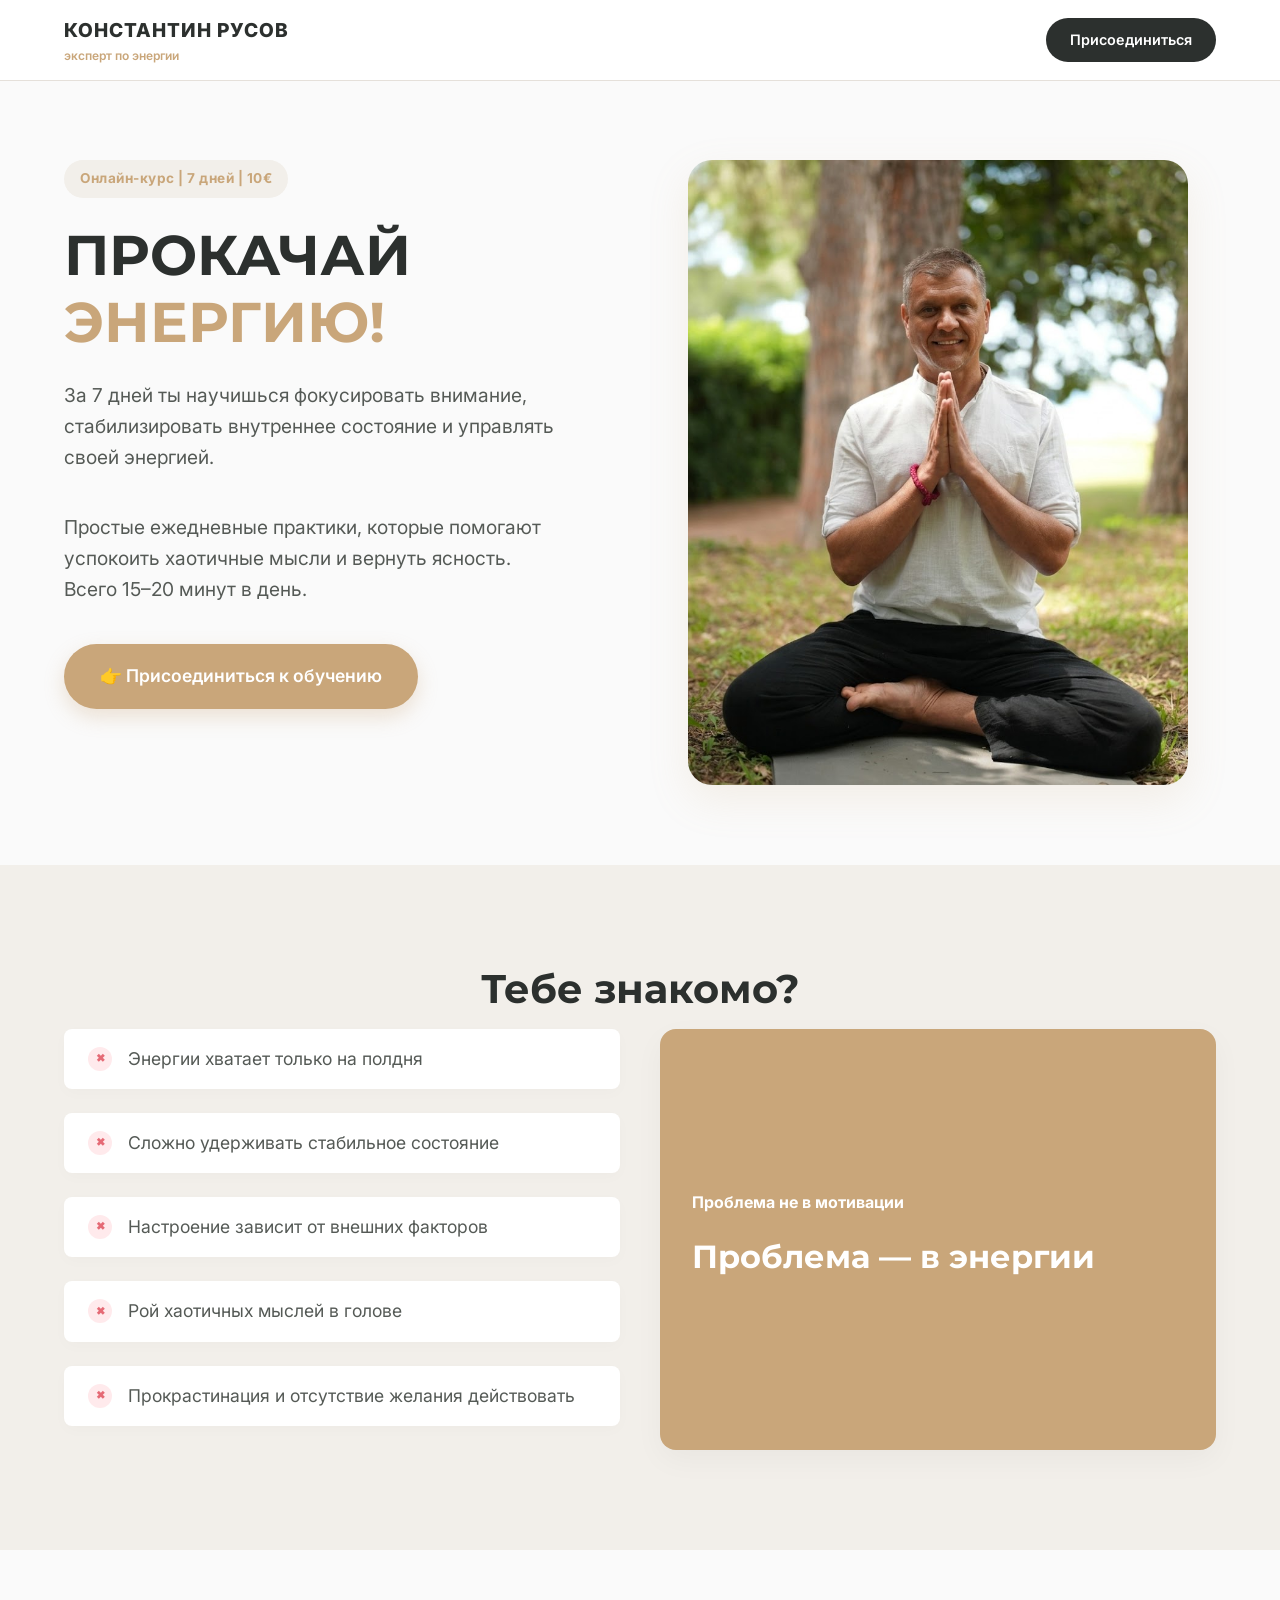
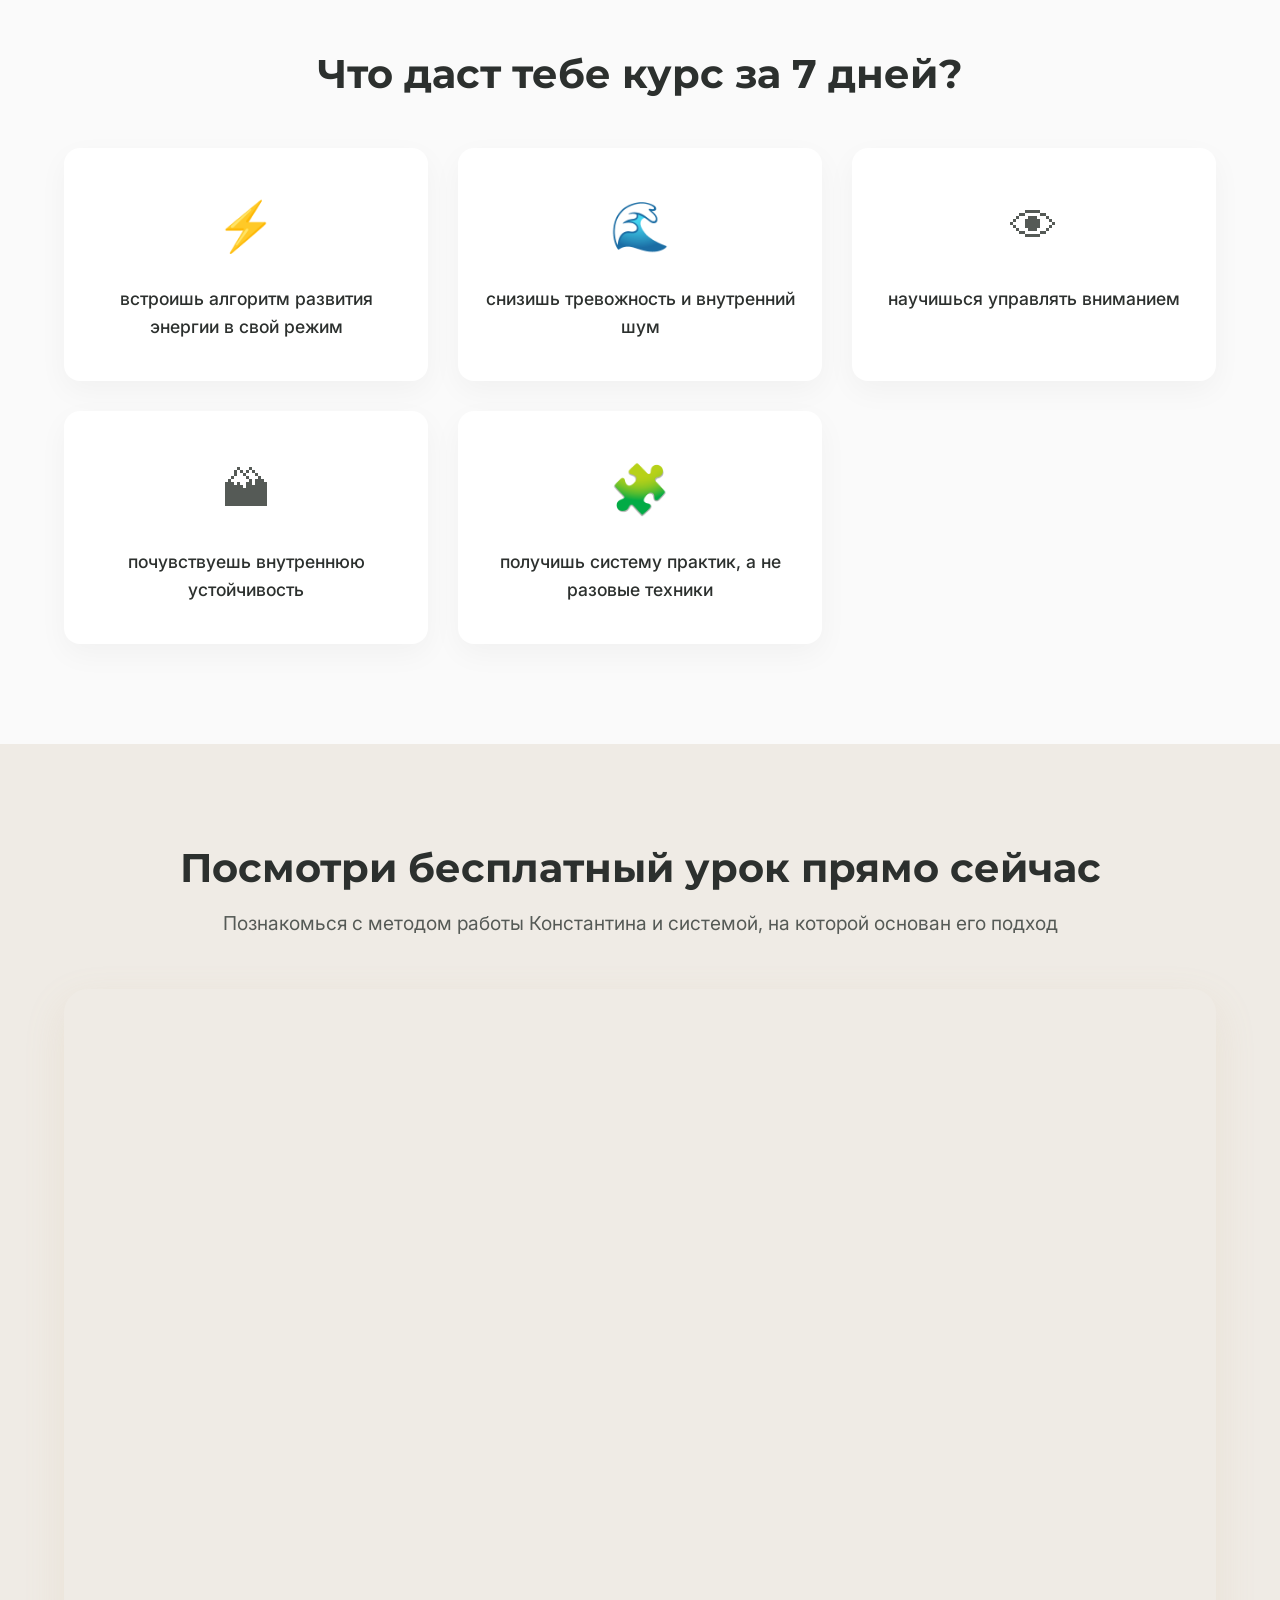
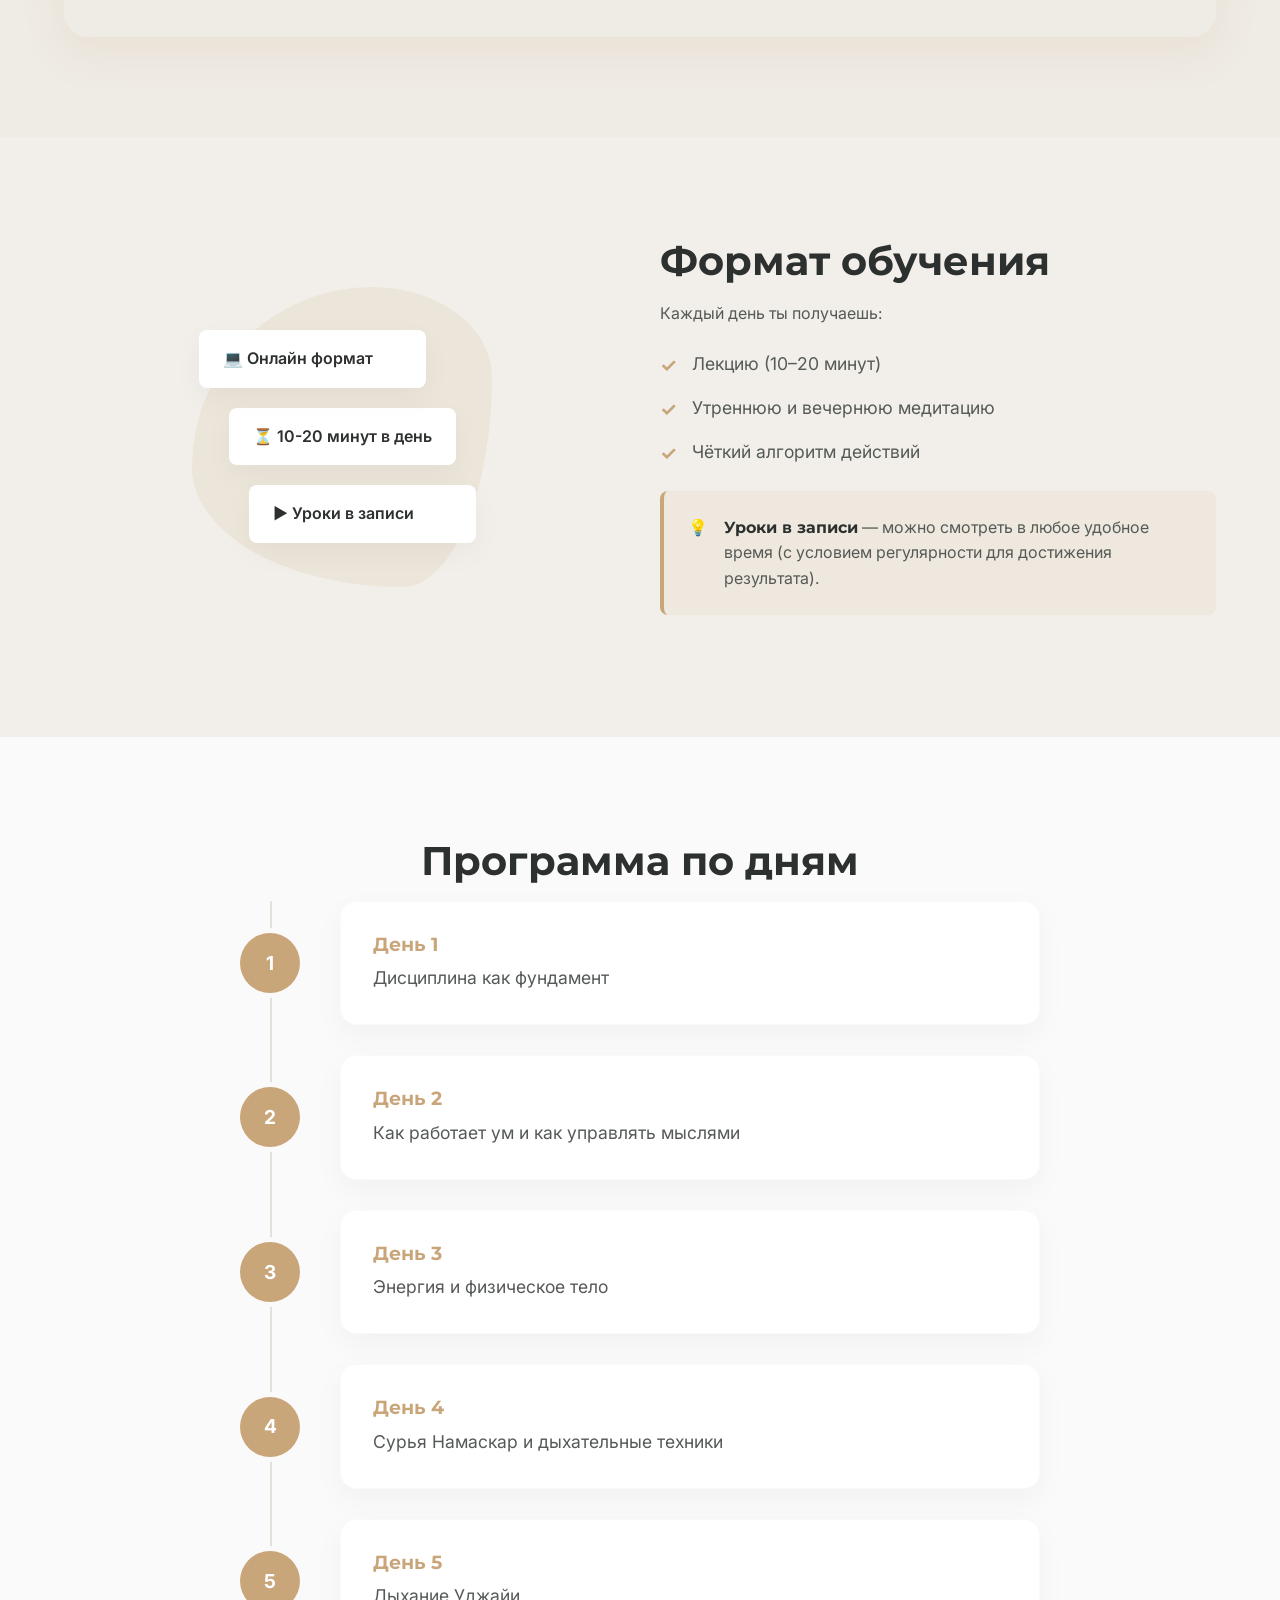
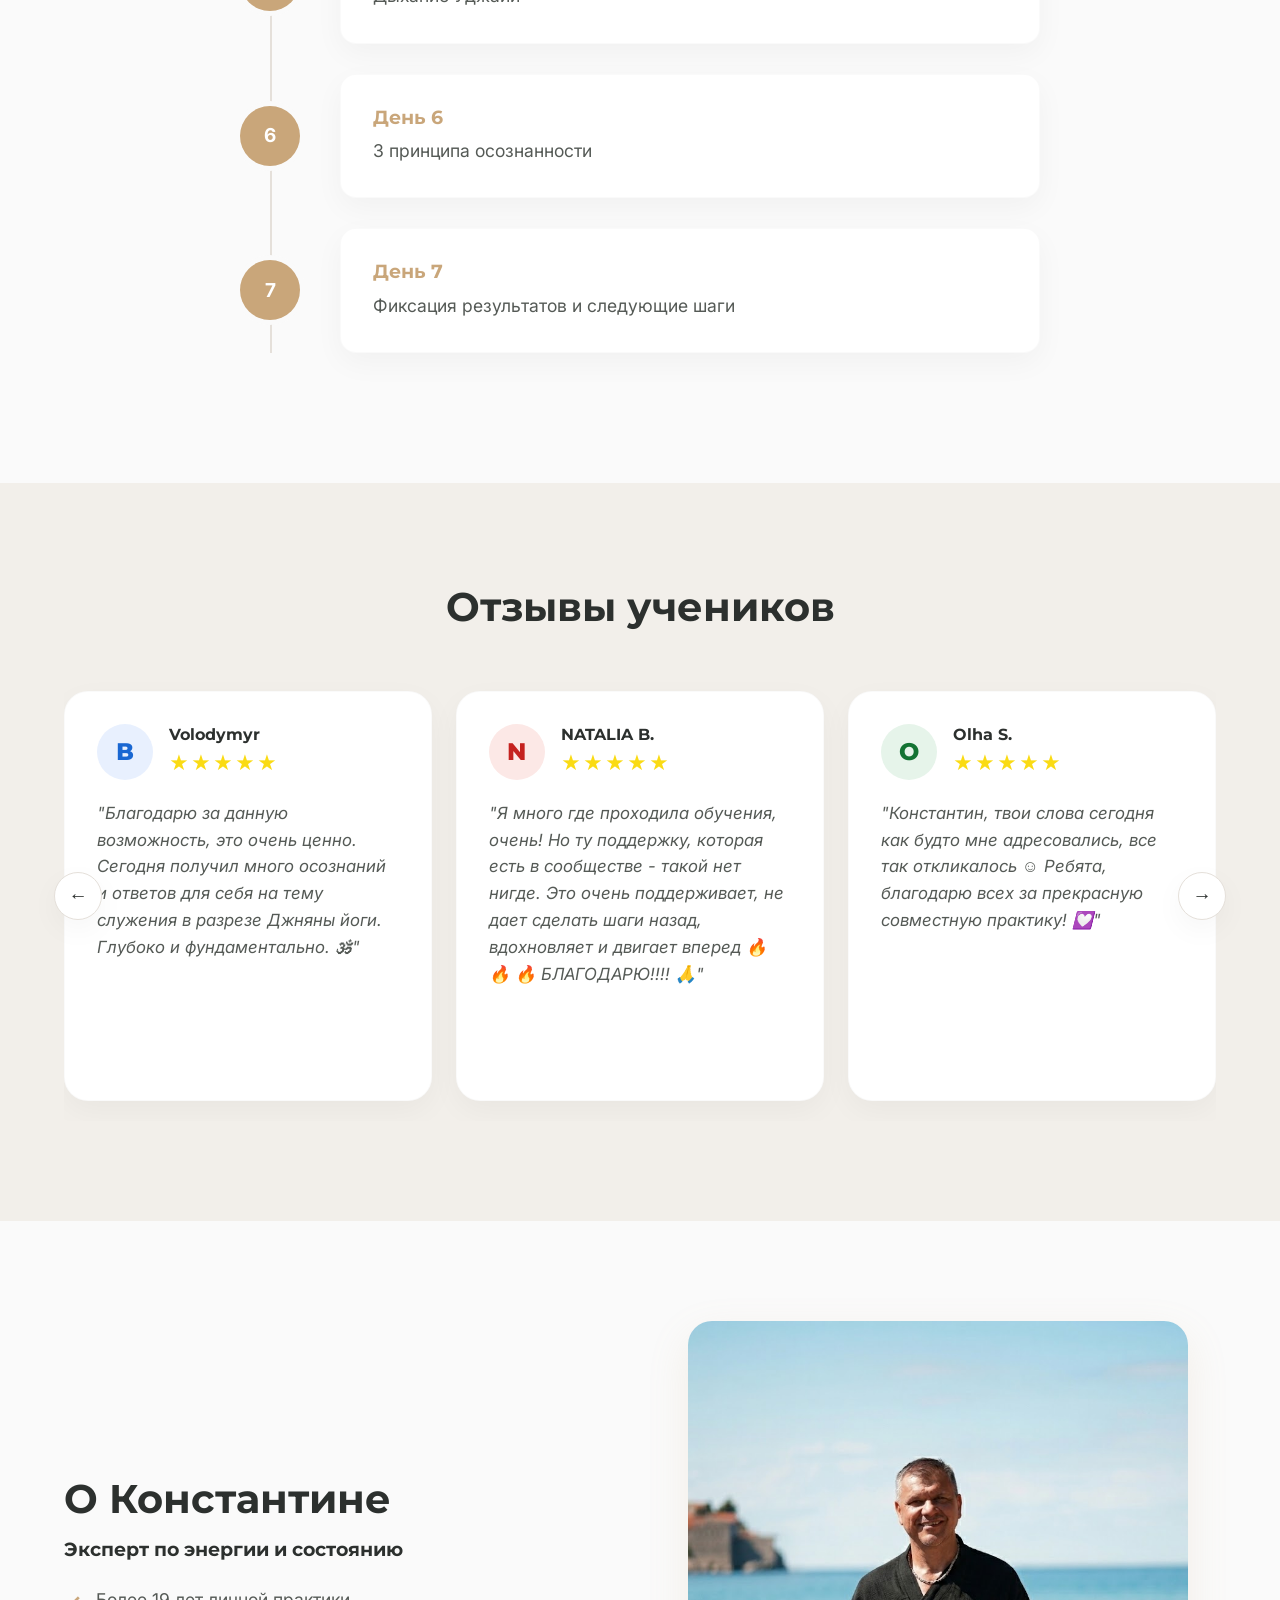
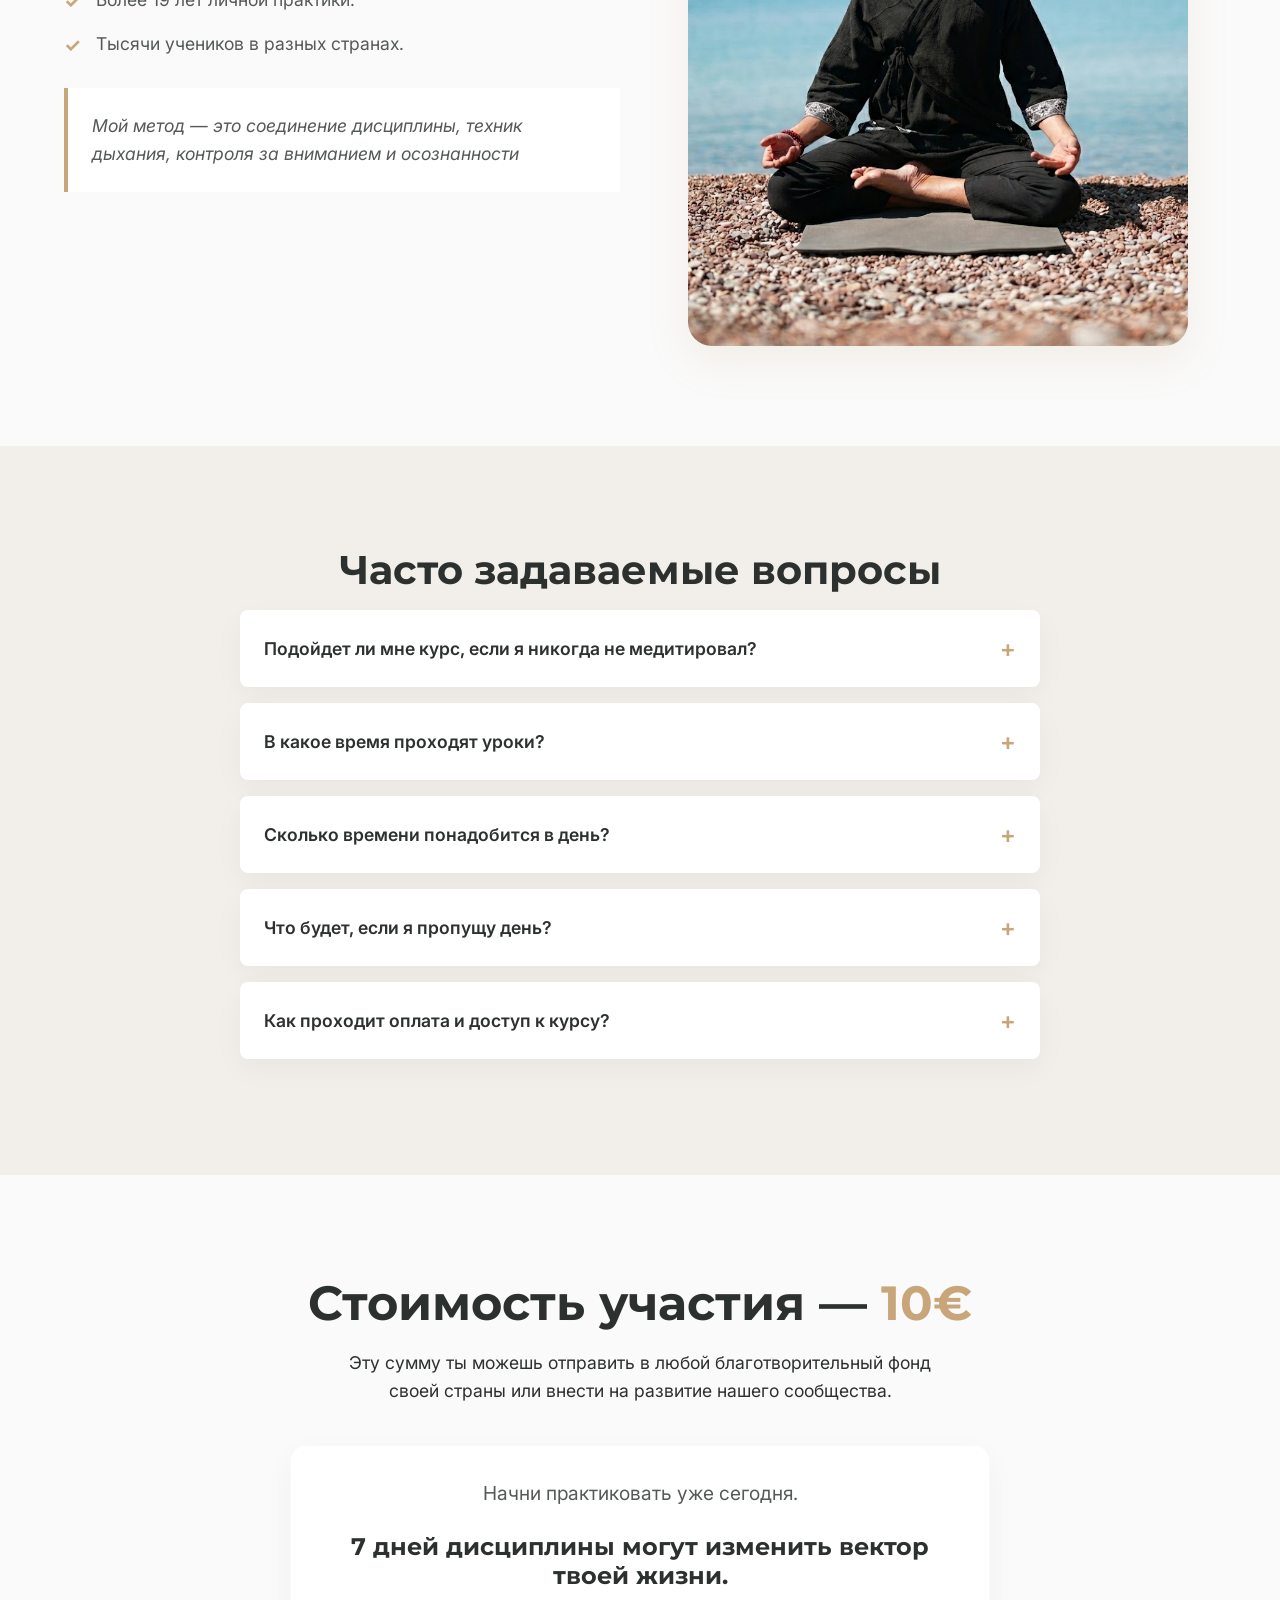
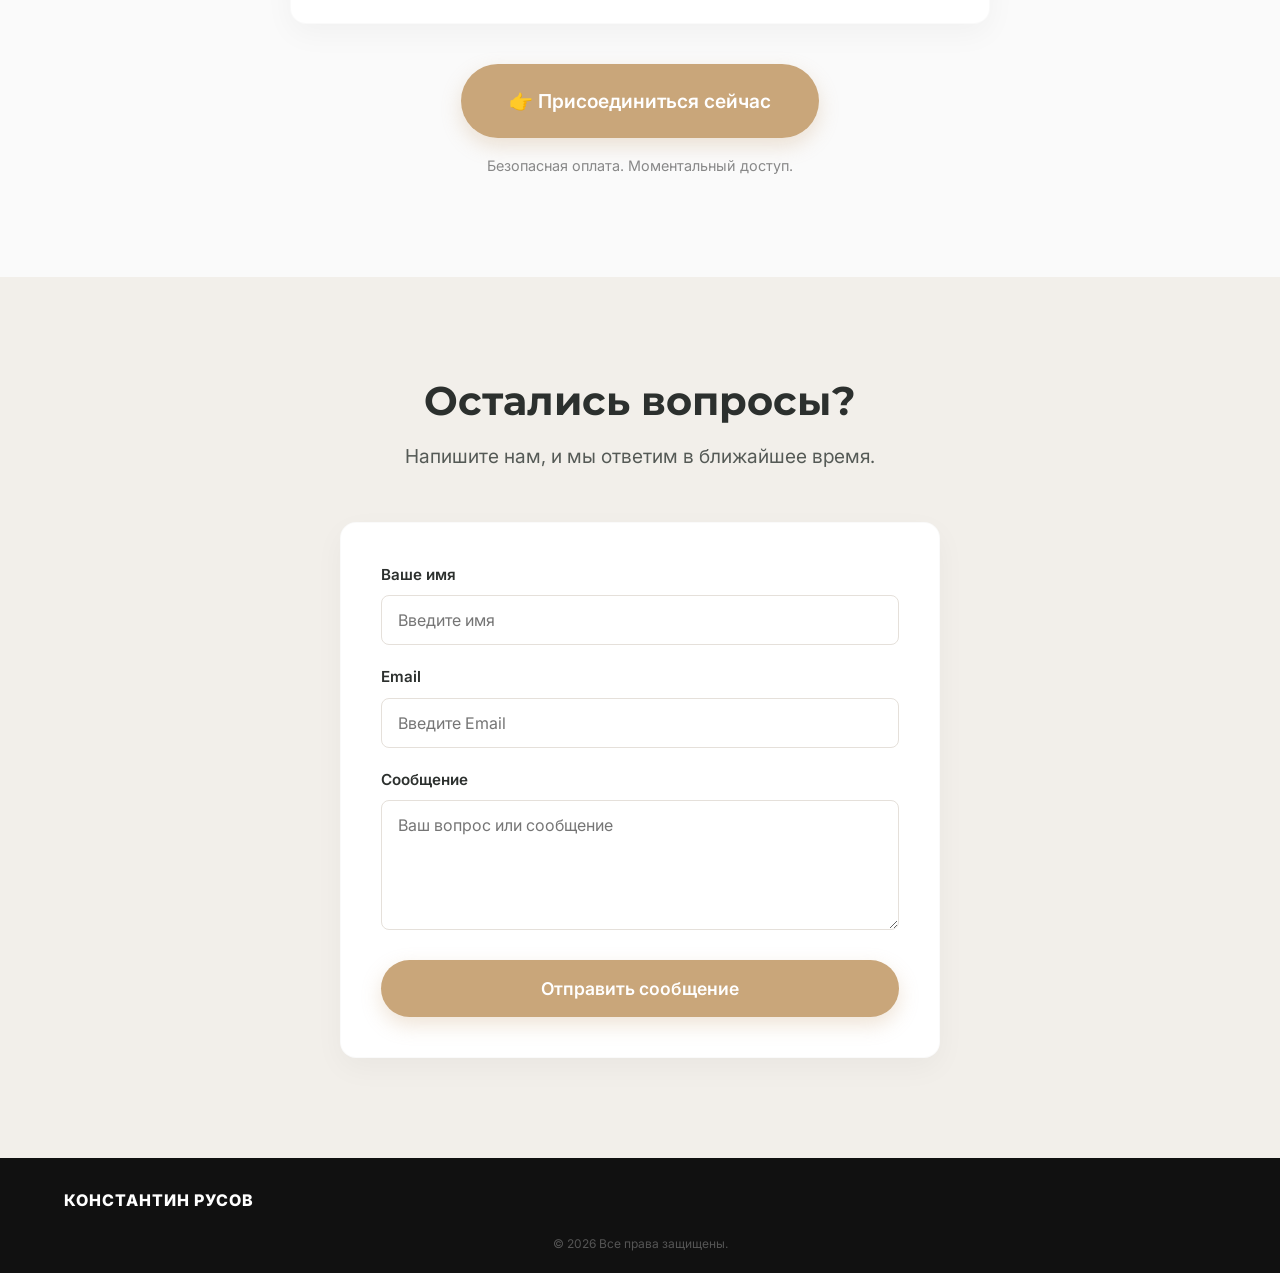
==== commit 3c0e1923: "fixed text" ====
--- a/index.html
+++ b/index.html
@@ -132,14 +132,14 @@
     <section class="video-section section bg-accent-soft">
         <div class="container fade-in-up">
             <h2 class="section-title text-center">Посмотри бесплатный урок прямо сейчас</h2>
-            <p class="section-subtitle text-center">Познакомься с подходом Константина и выполни первую практику</p>
+            <p class="section-subtitle text-center">Познакомься с методом работы Константина и системой, на которой
+                основан его подход</p>
 
             <div class="video-wrapper">
-                <!-- Вставьте вашу ссылку на YouTube -->
-                <iframe width="100%" height="100%" src="https://www.youtube-nocookie.com/embed/mse0HTkyt7Y"
-                    title="YouTube video player" frameborder="0" loading="lazy"
-                    allow="accelerometer; clipboard-write; encrypted-media; gyroscope; picture-in-picture; web-share"
-                    referrerpolicy="strict-origin-when-cross-origin" allowfullscreen></iframe>
+                <!-- Вставьте вашу ссылку на Vimeo -->
+                <iframe src="https://player.vimeo.com/video/1173294646" width="100%" height="100%"
+                    title="Vimeo video player" frameborder="0" loading="lazy"
+                    allow="autoplay; fullscreen; picture-in-picture" allowfullscreen></iframe>
             </div>
         </div>
     </section>
@@ -420,8 +420,8 @@
                 <div class="faq-item">
                     <button class="faq-question">Как проходит оплата и доступ к курсу?</button>
                     <div class="faq-answer">
-                        <p>После нажатия на кнопку вы перейдете на страницу оплаты. Сразу после оплаты 10€. Вам будет
-                            открыто обучение. Уроки будут приходить в телеграмм-боте автоматически.</p>
+                        <p>После нажатия на кнопку вы перейдете в Telegram-бот для оплаты. Сразу после этого вам будет
+                            открыто обучение. Уроки будут приходить в Telegram-бот автоматически.</p>
                     </div>
                 </div>
 
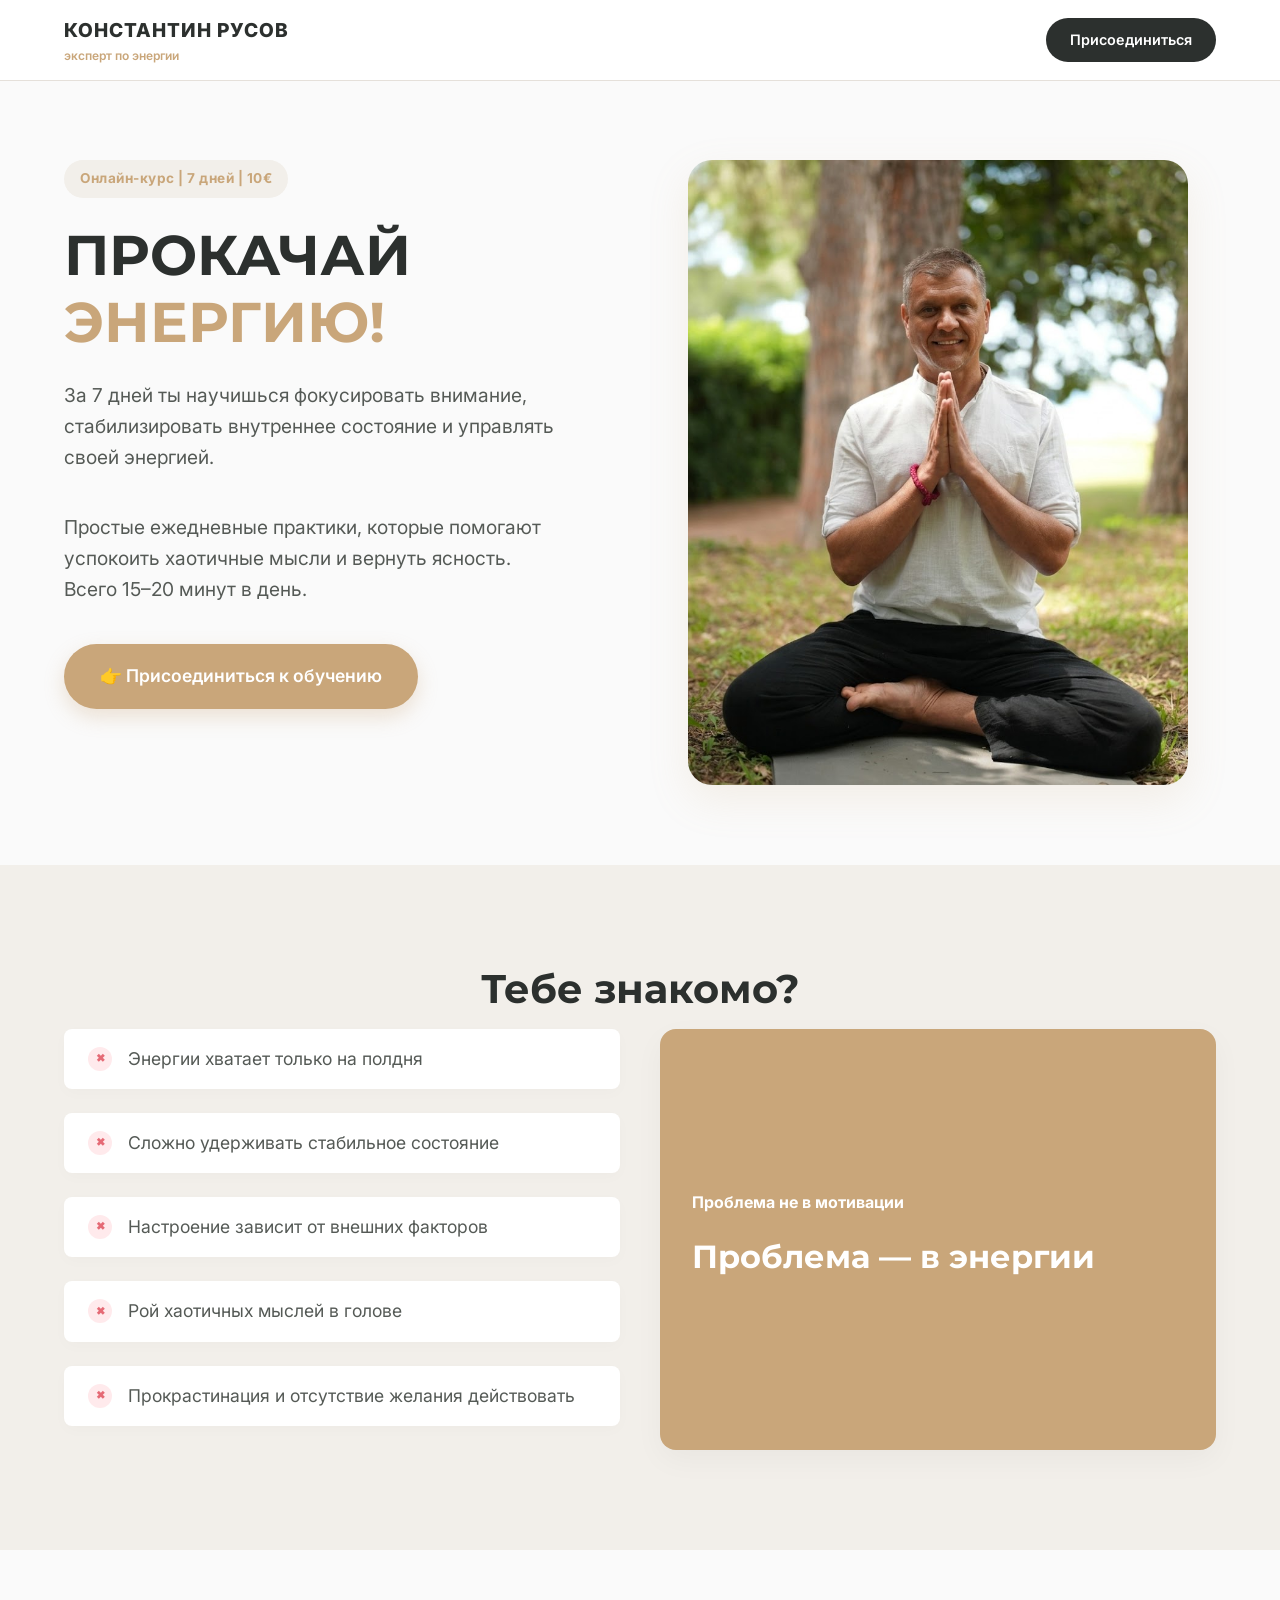
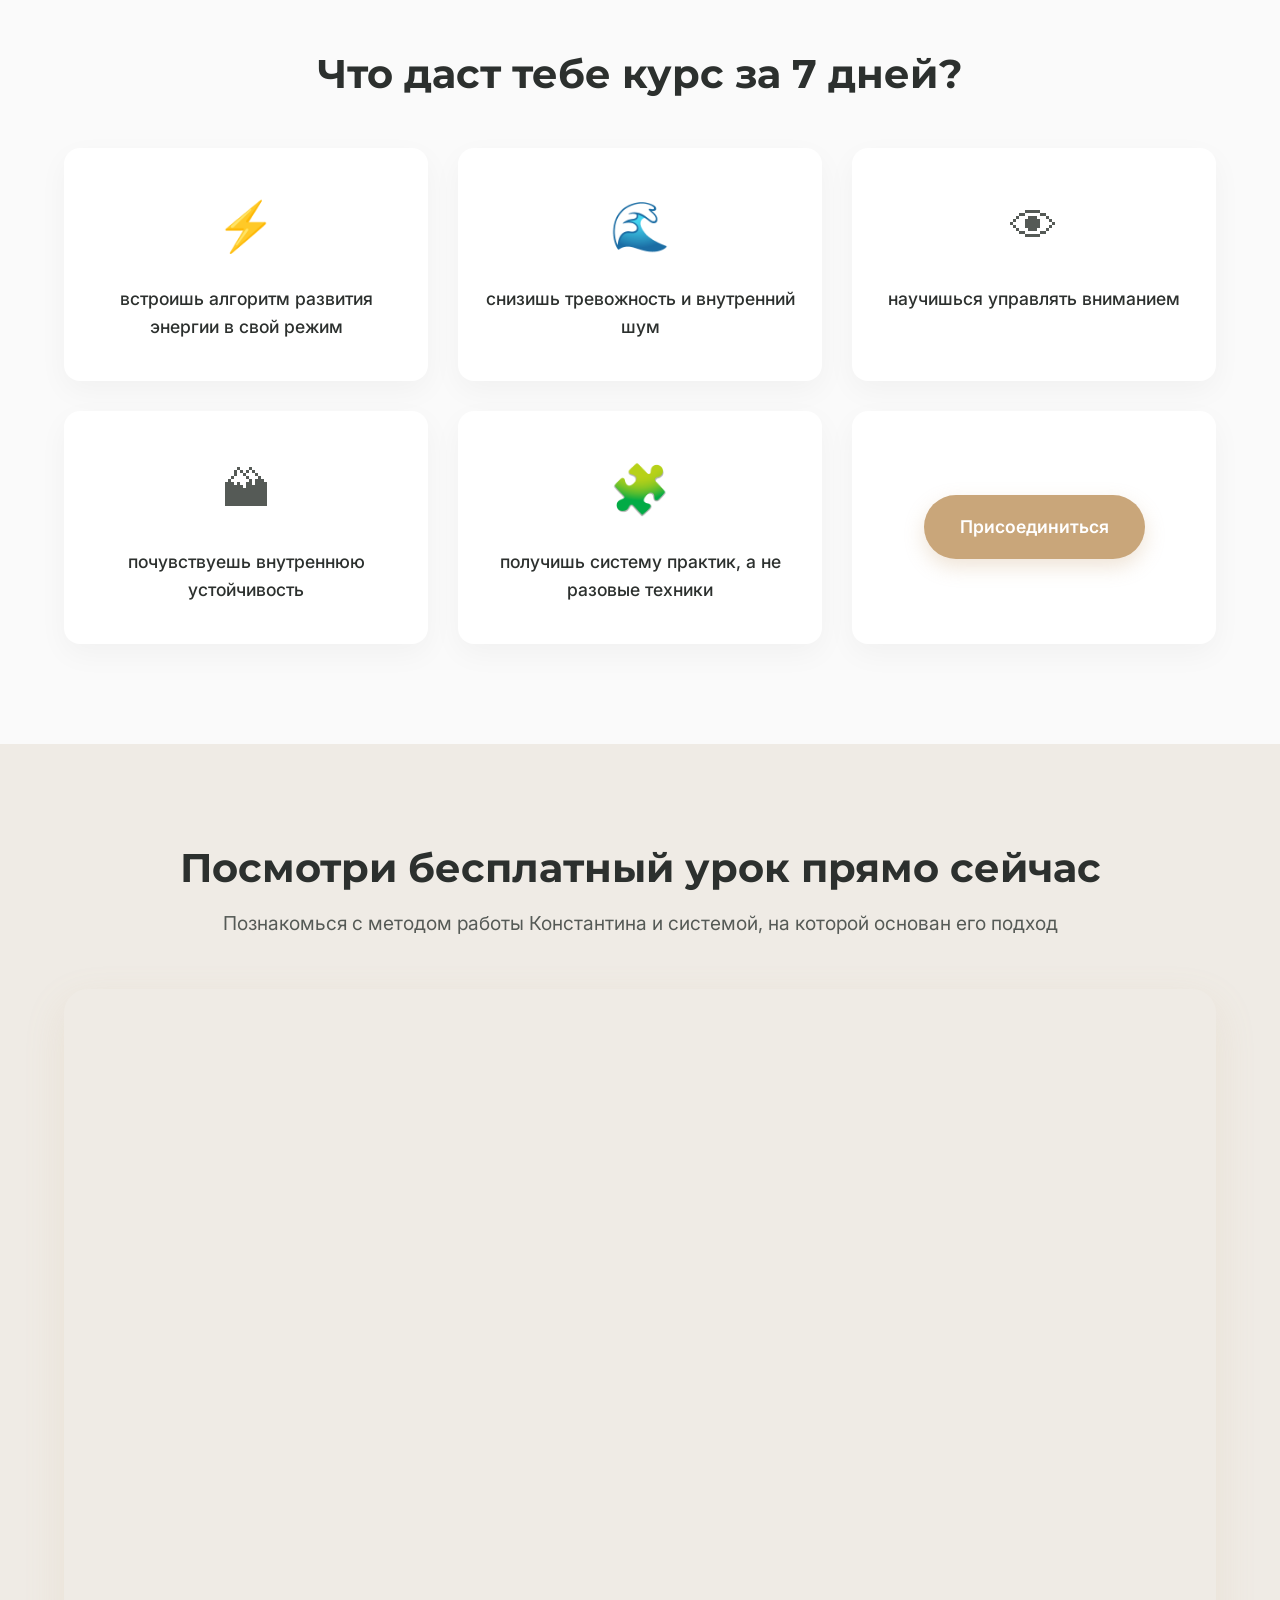
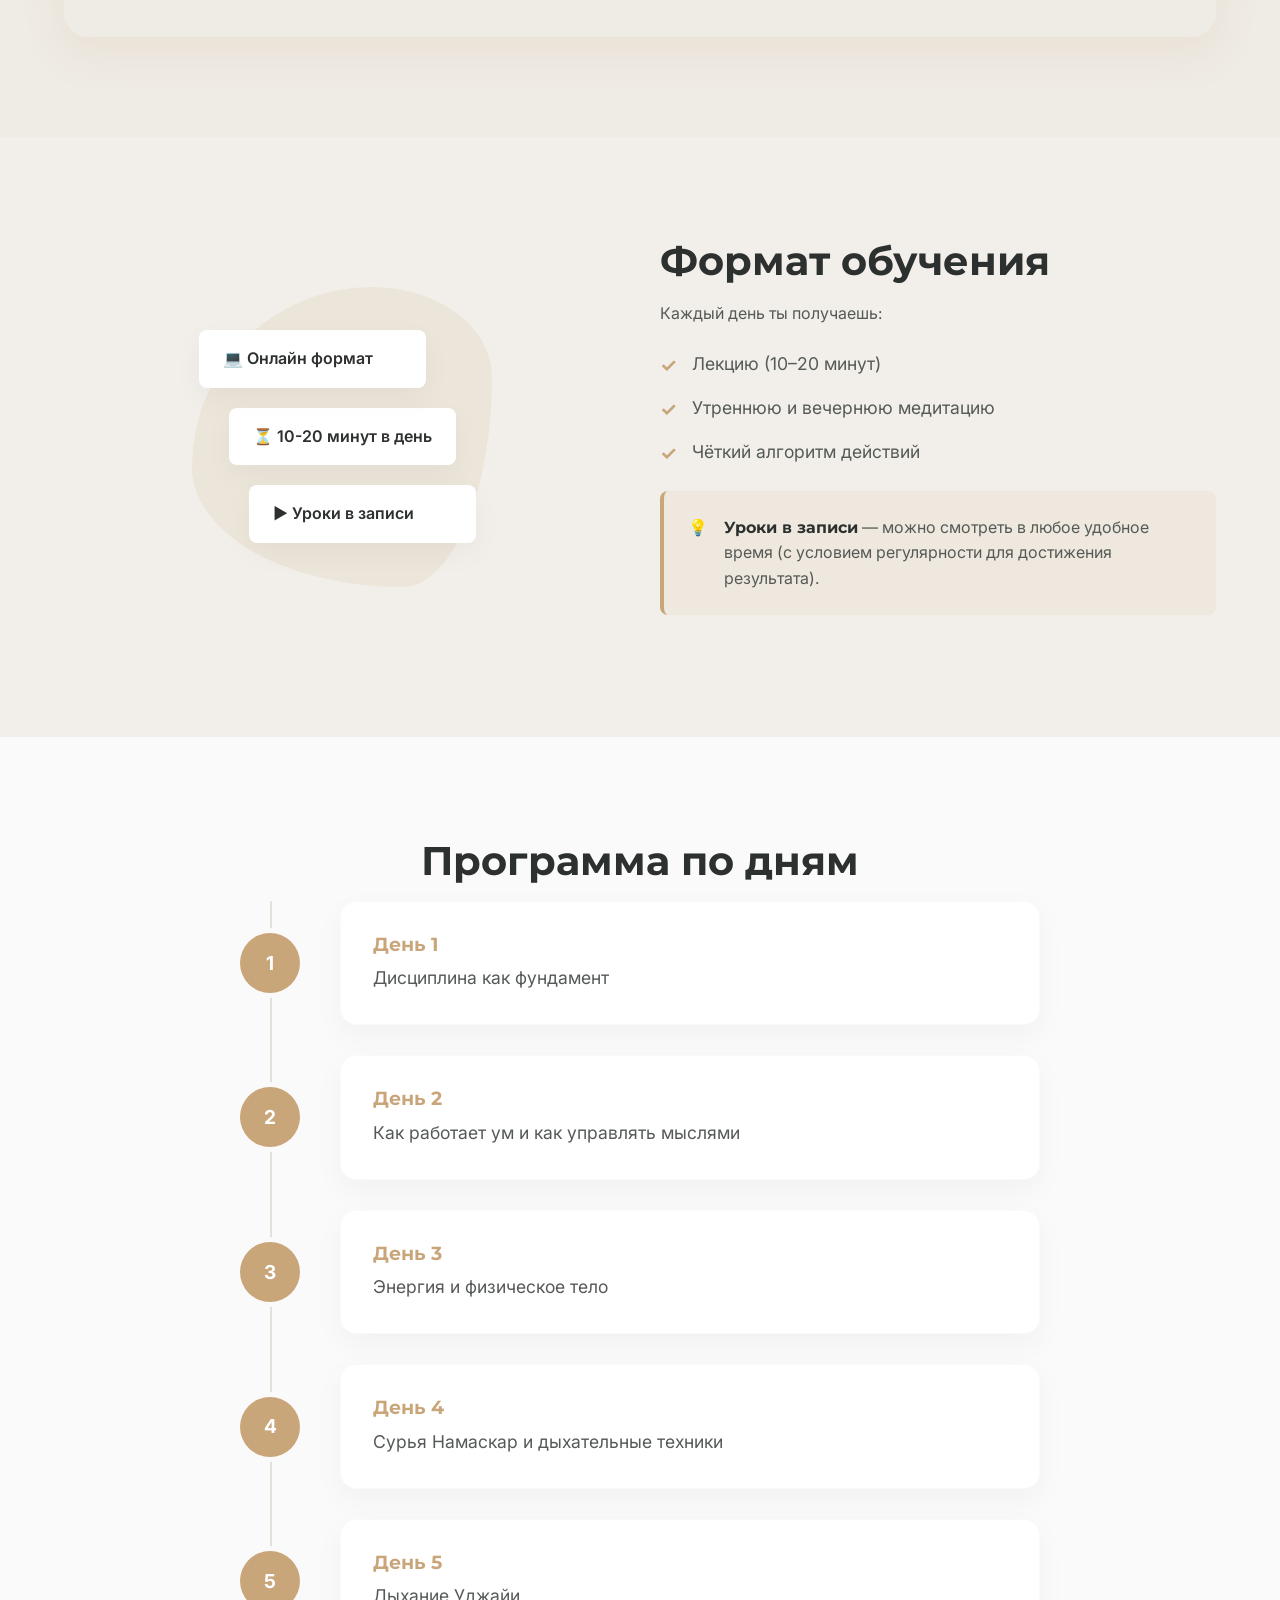
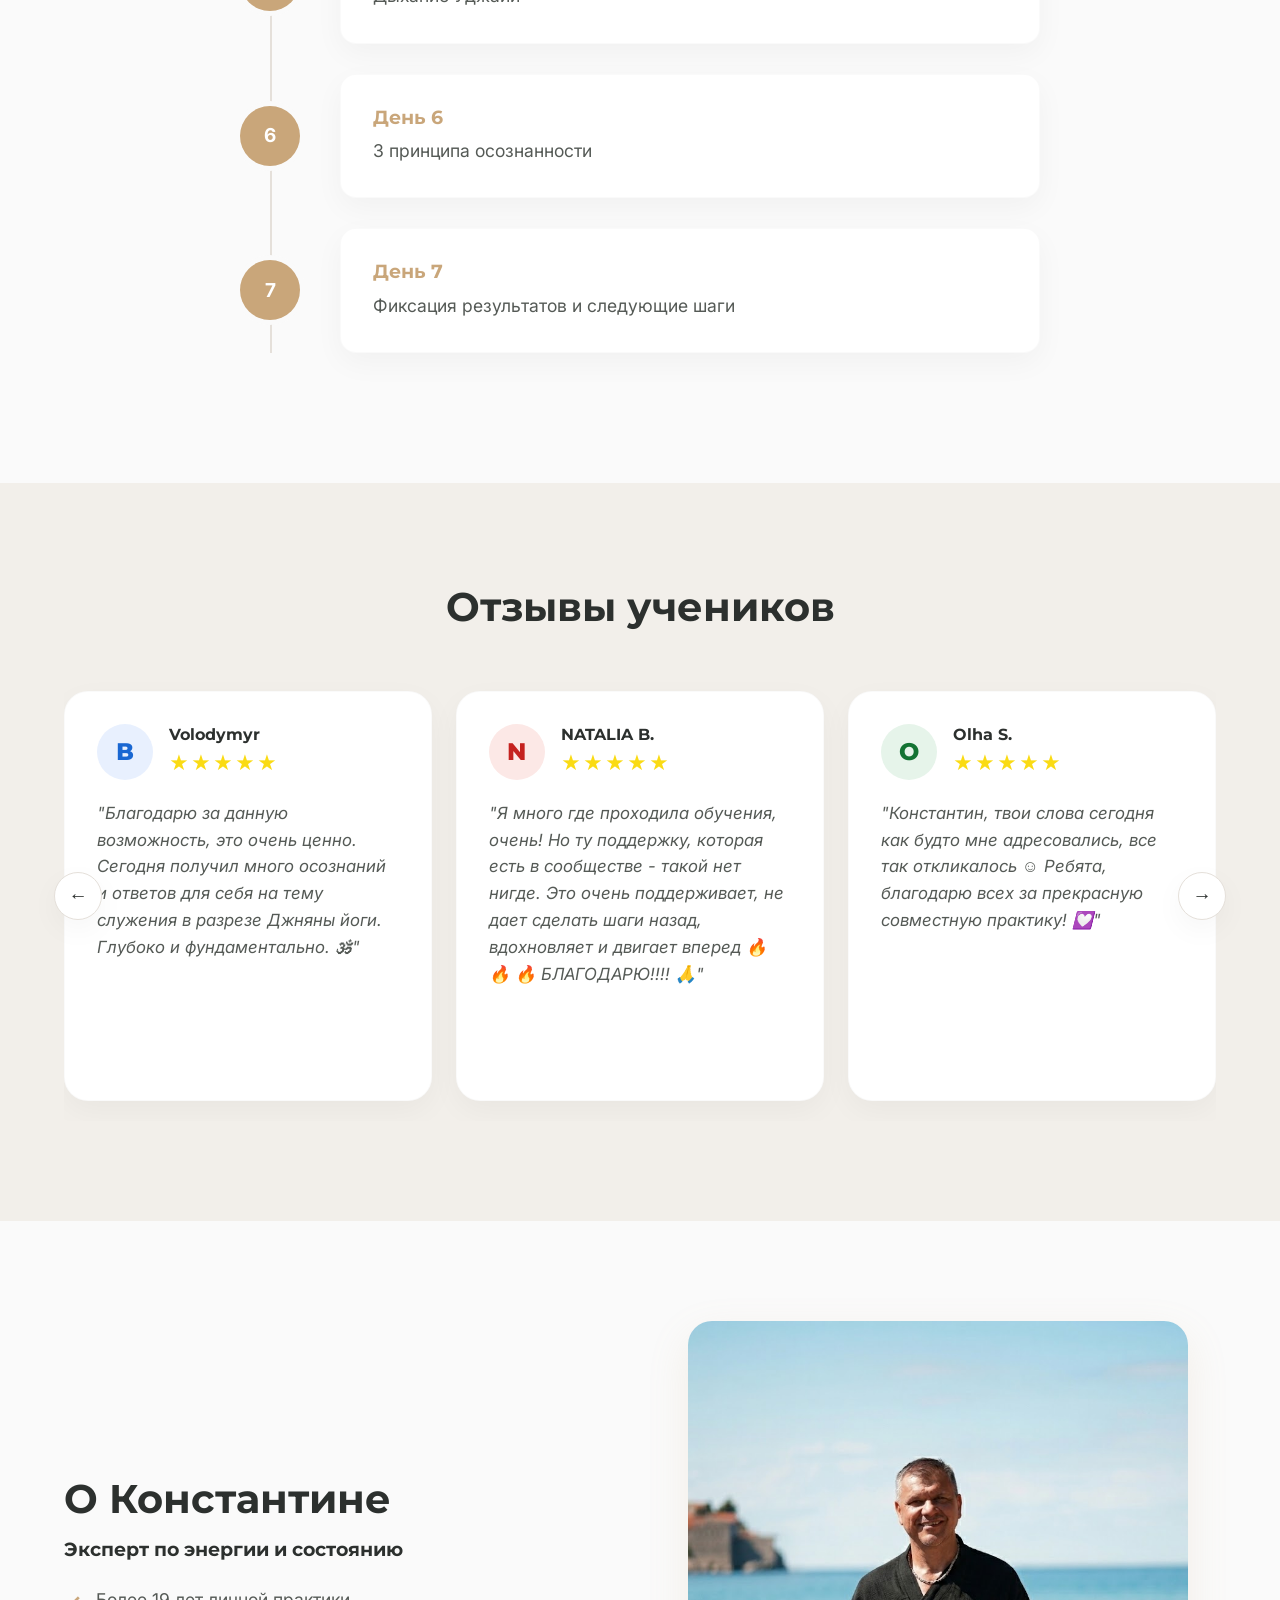
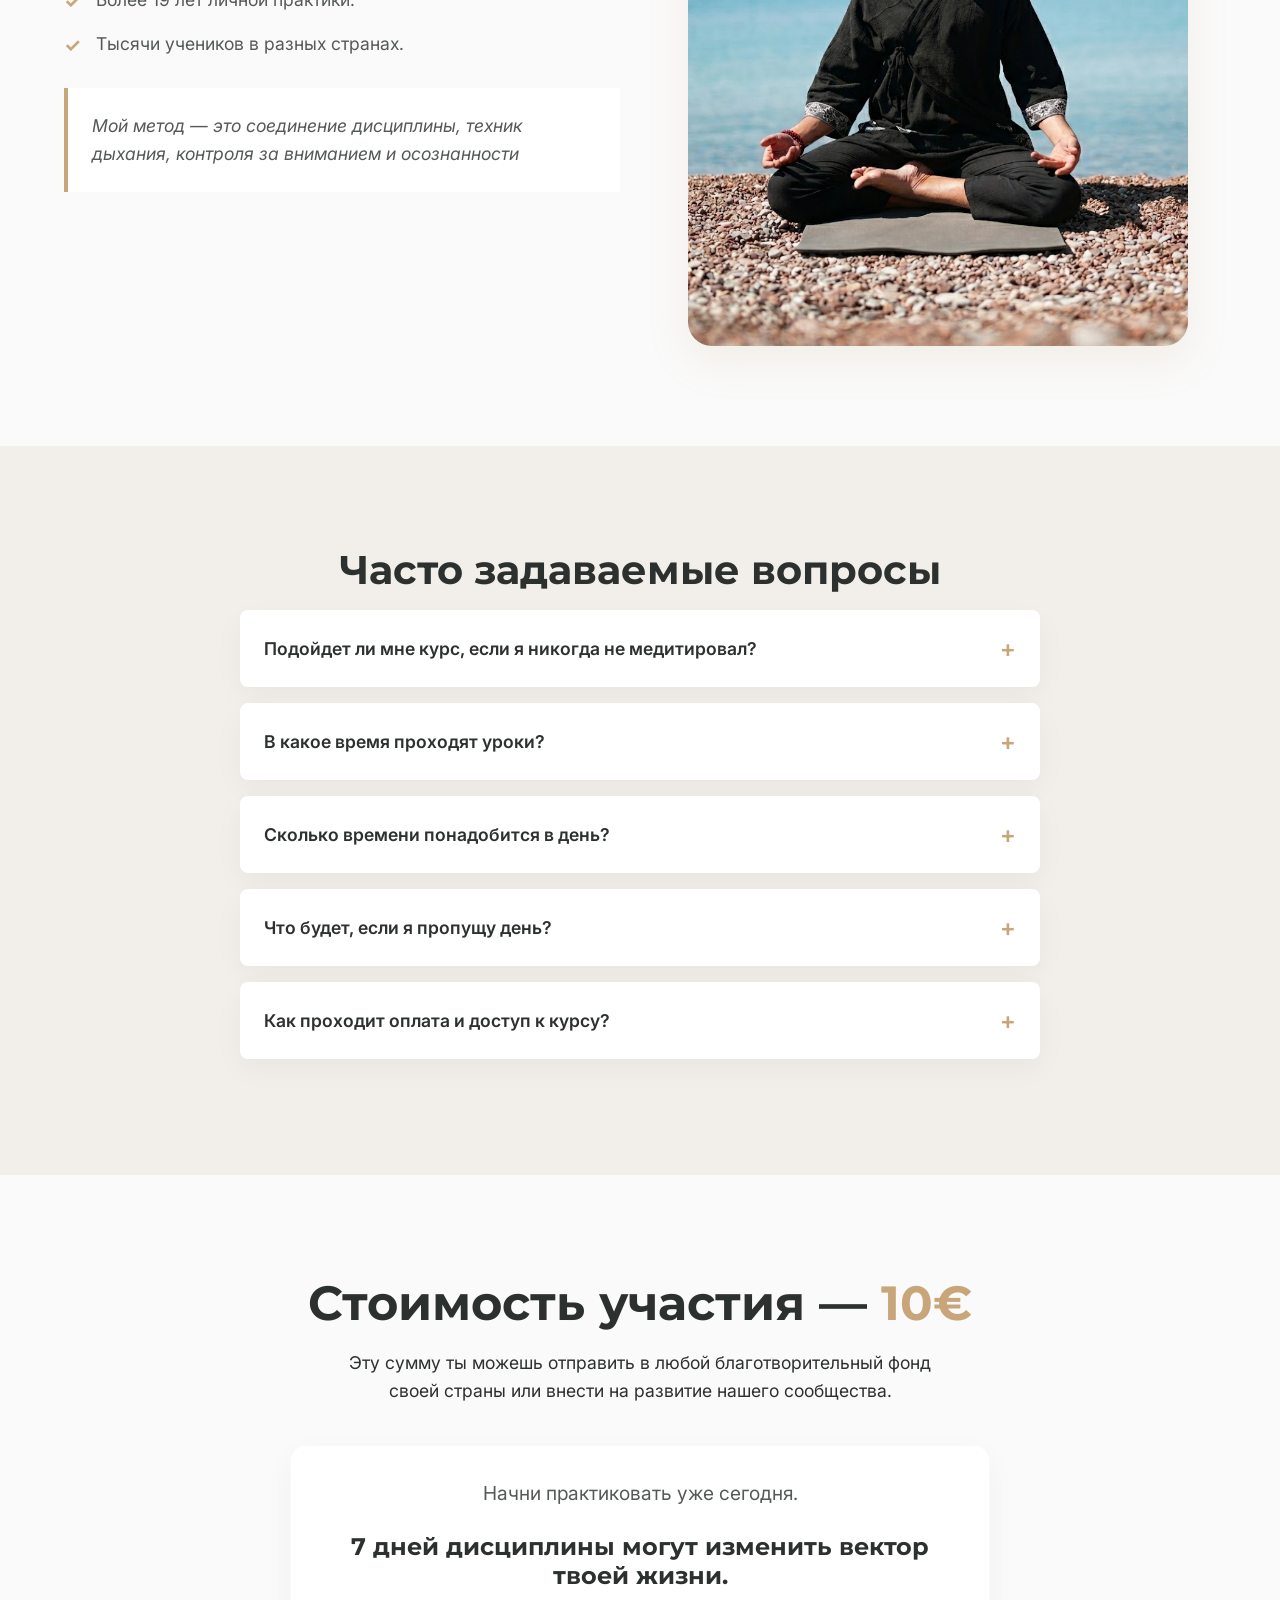
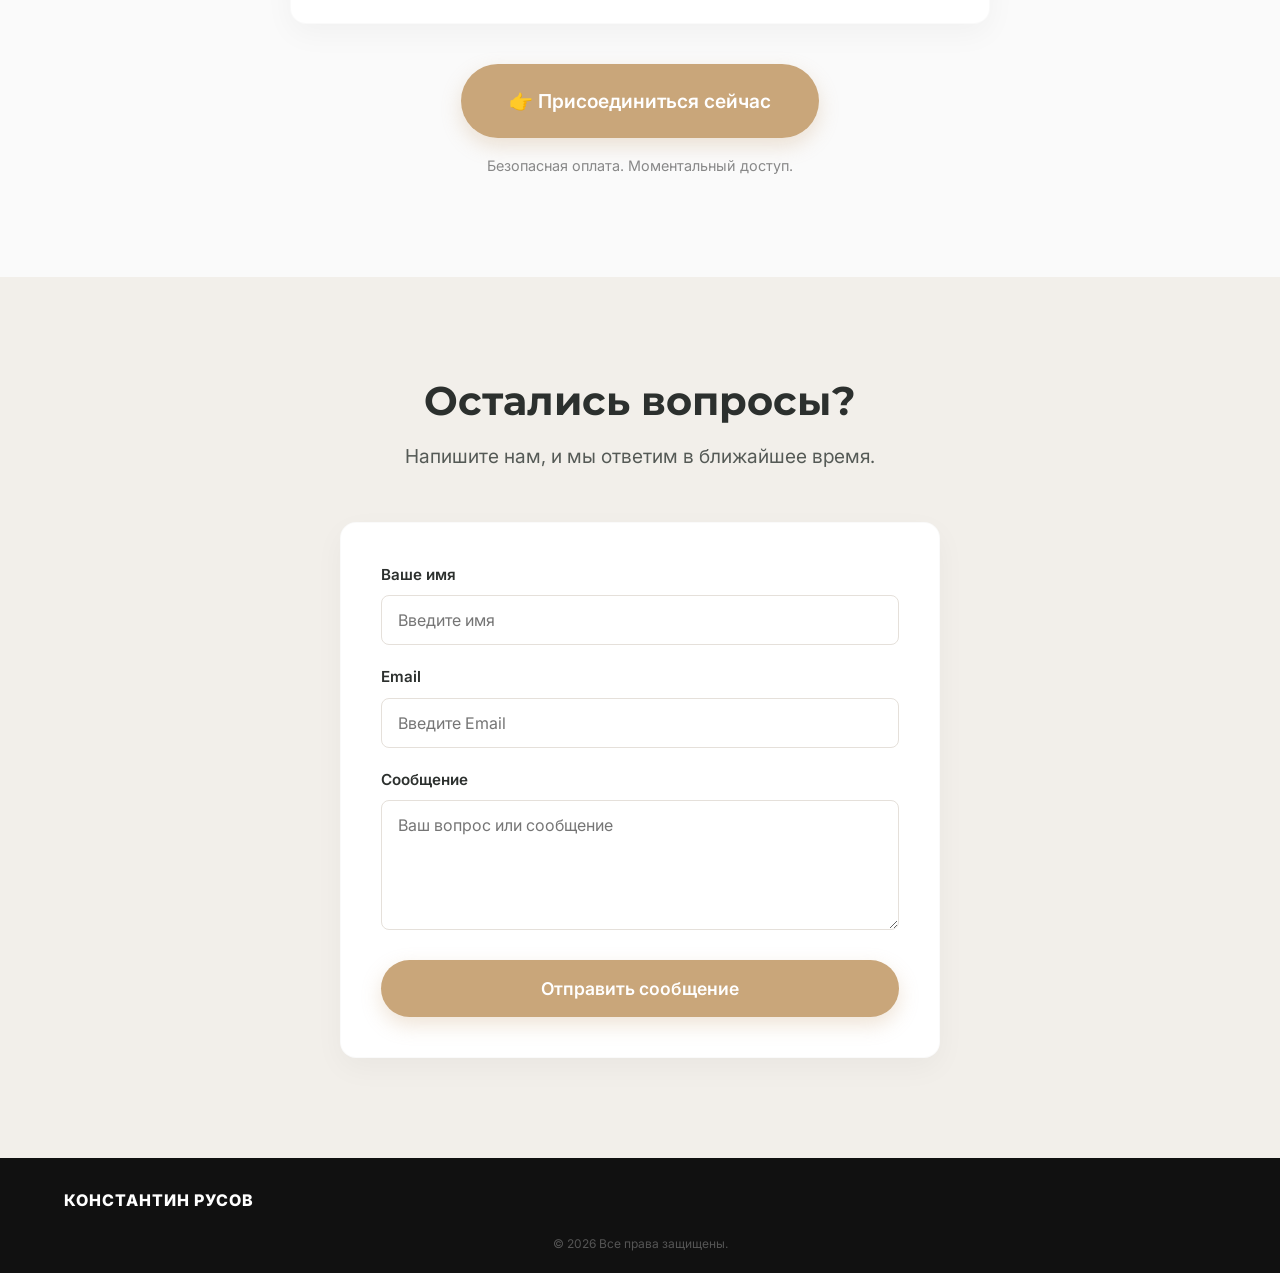
==== commit 90f47df9: "Added button "join"" ====
--- a/index.html
+++ b/index.html
@@ -124,6 +124,9 @@
                     <div class="feature-icon">🧩</div>
                     <p>получишь систему практик, а не разовые техники</p>
                 </div>
+                <div class="feature-card" style="display: flex; align-items: center; justify-content: center;">
+                    <a href="https://t.me/rusovmasteryfree_bot?start=POkGe3VBprH9cGsg8TNPSXfVTQl6iPcP" target="_blank" class="btn btn-primary pulse-btn">Присоединиться</a>
+                </div>
             </div>
         </div>
     </section>
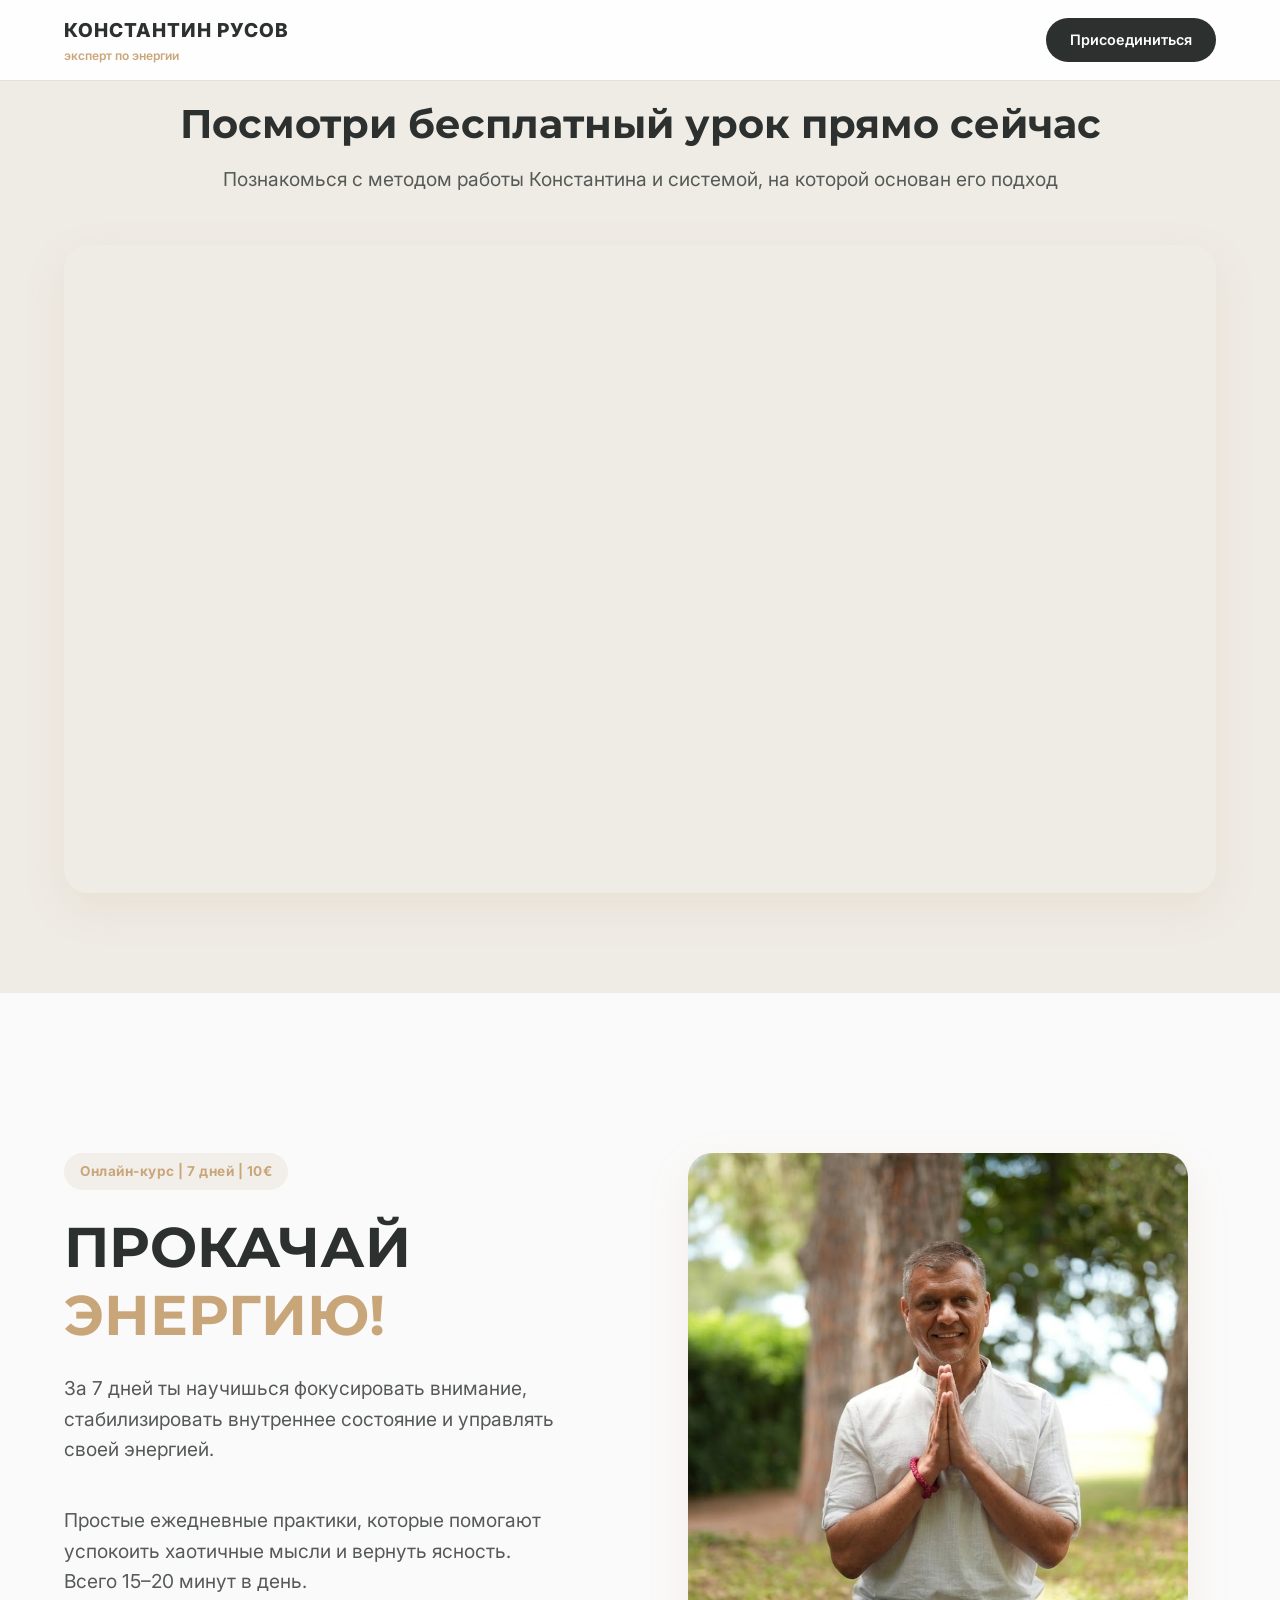
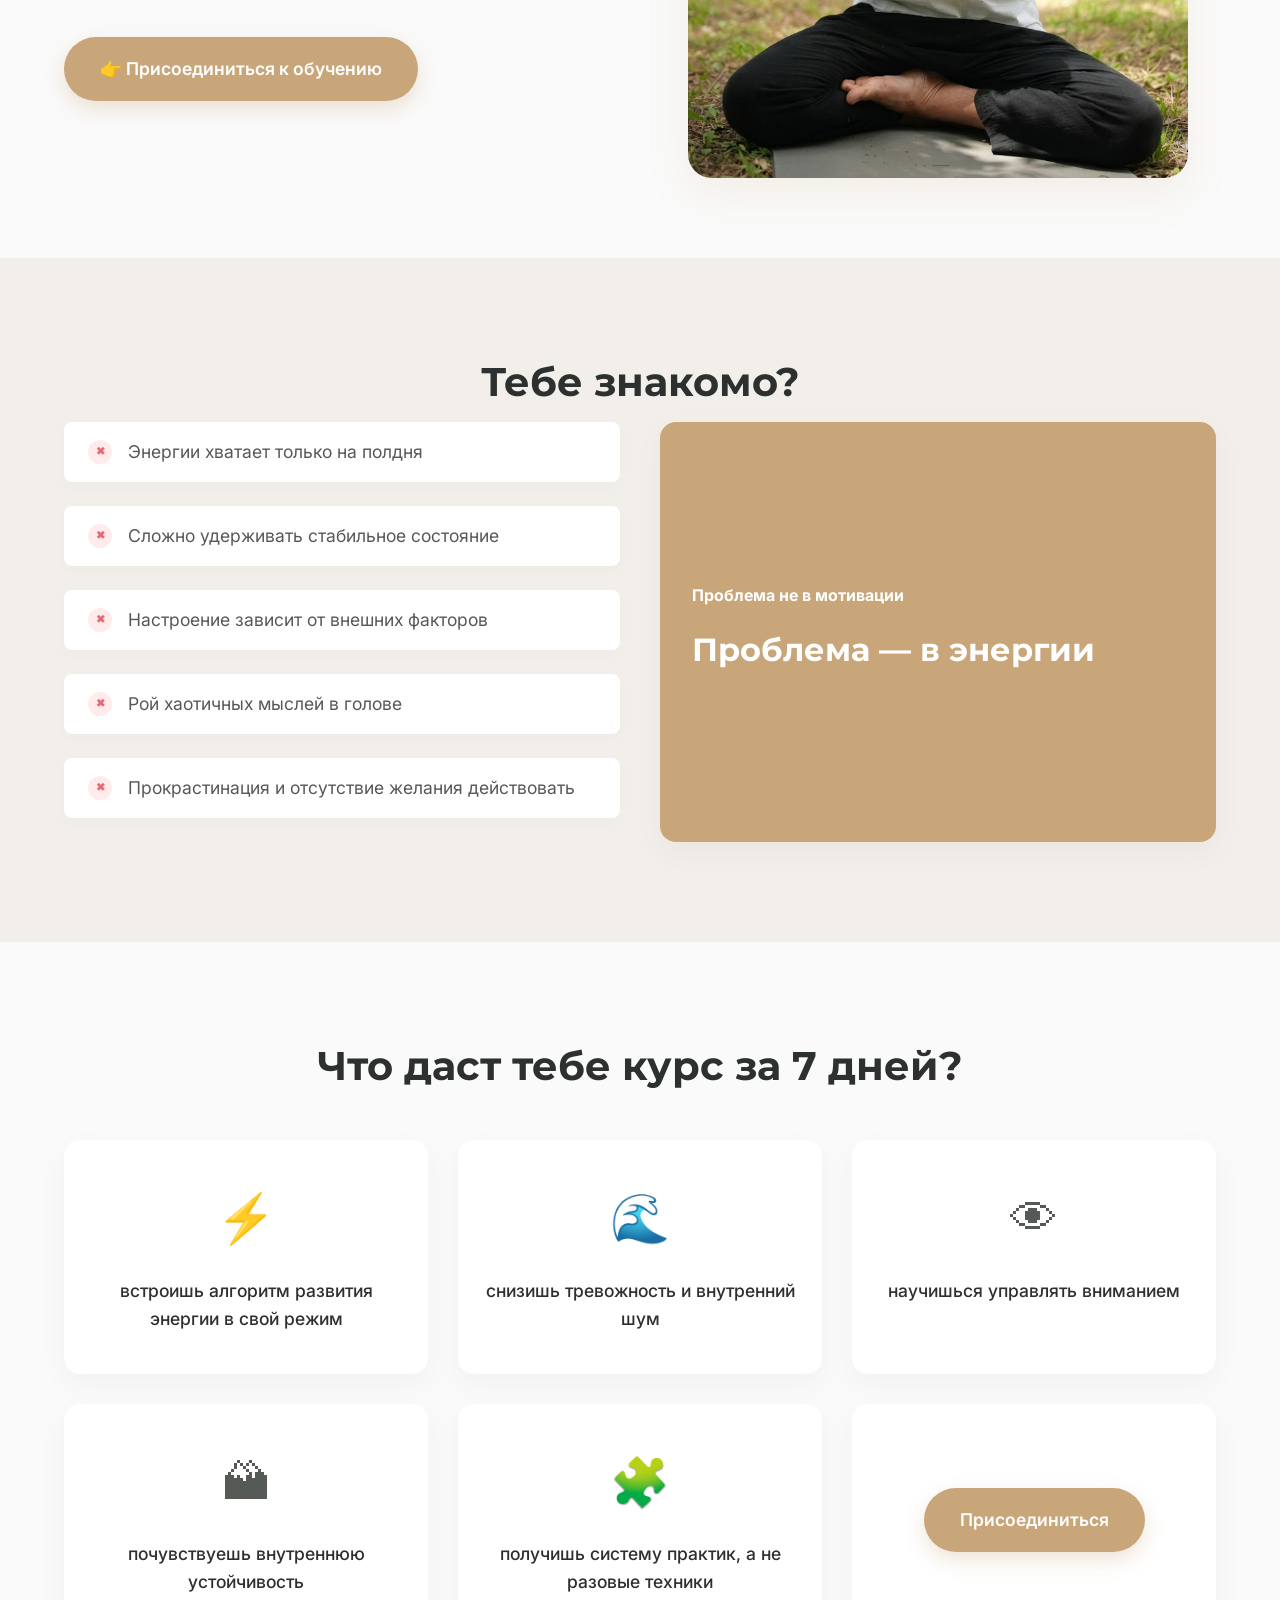
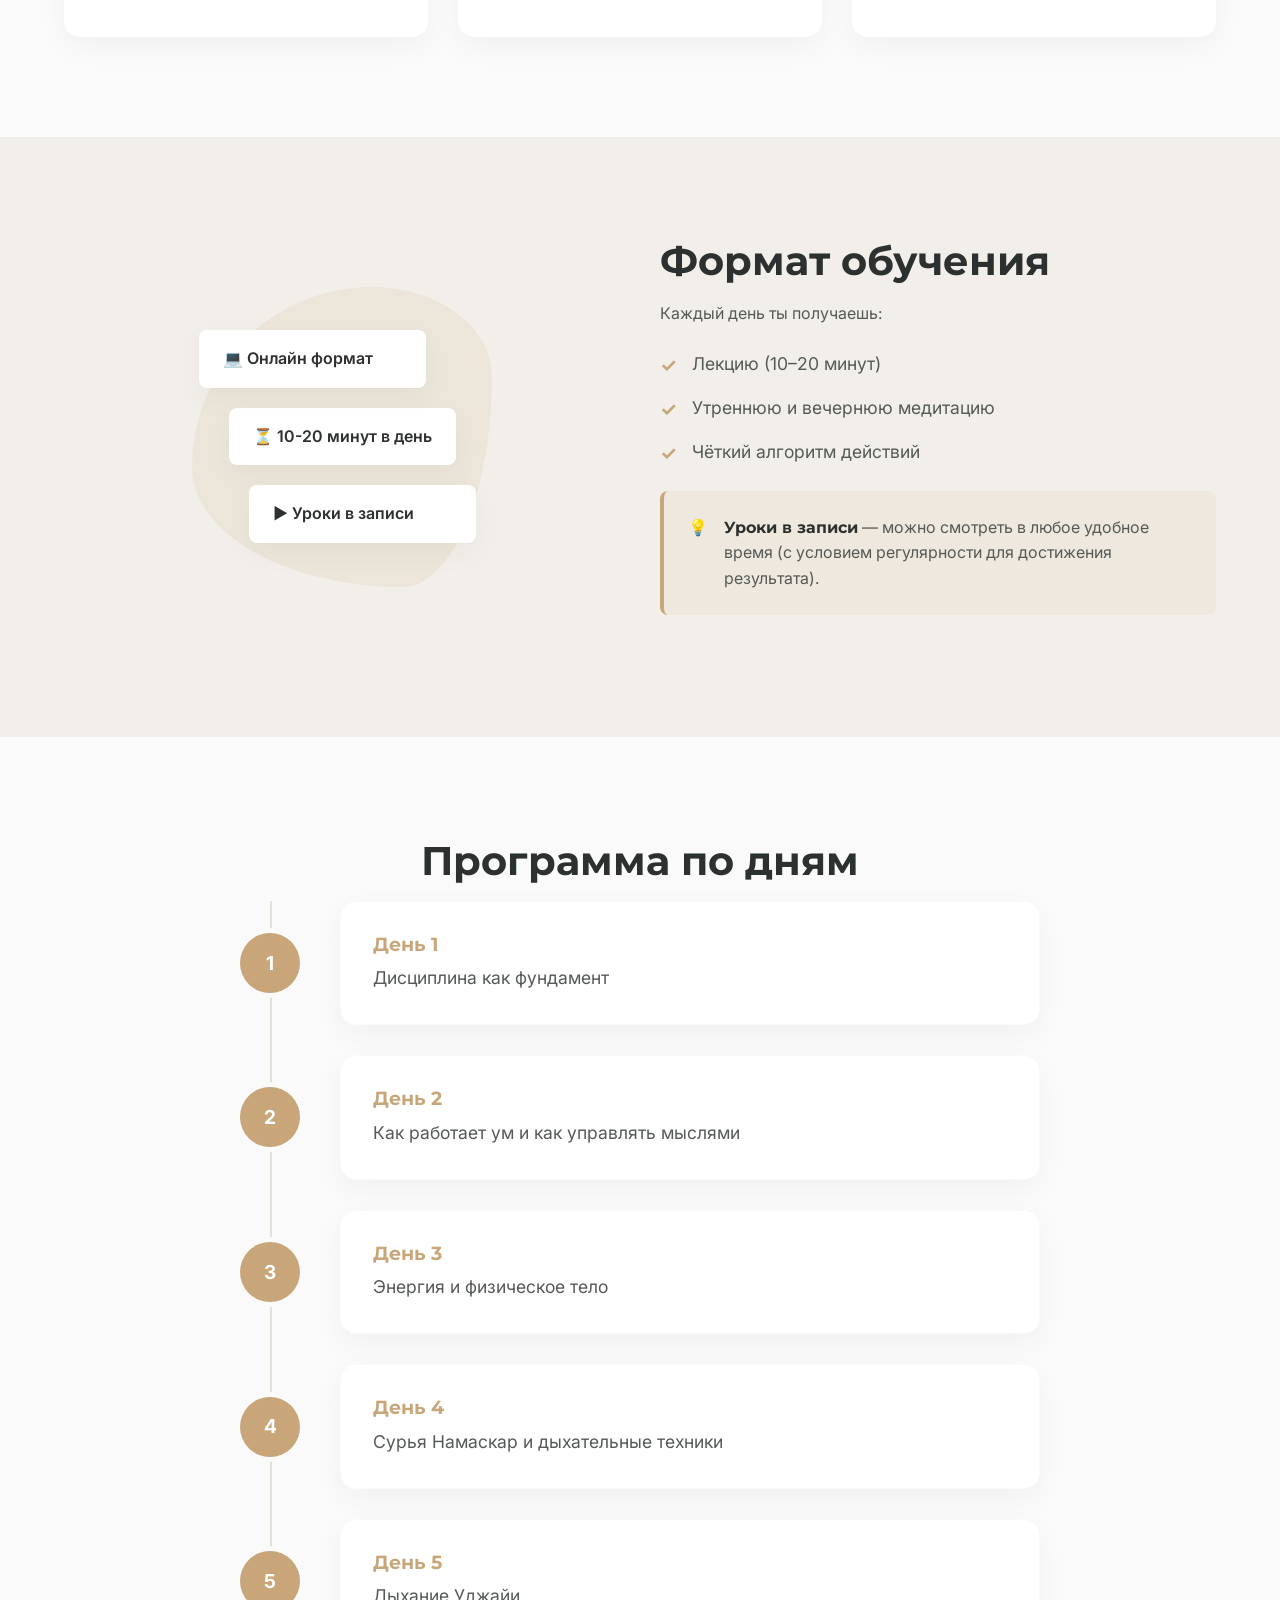
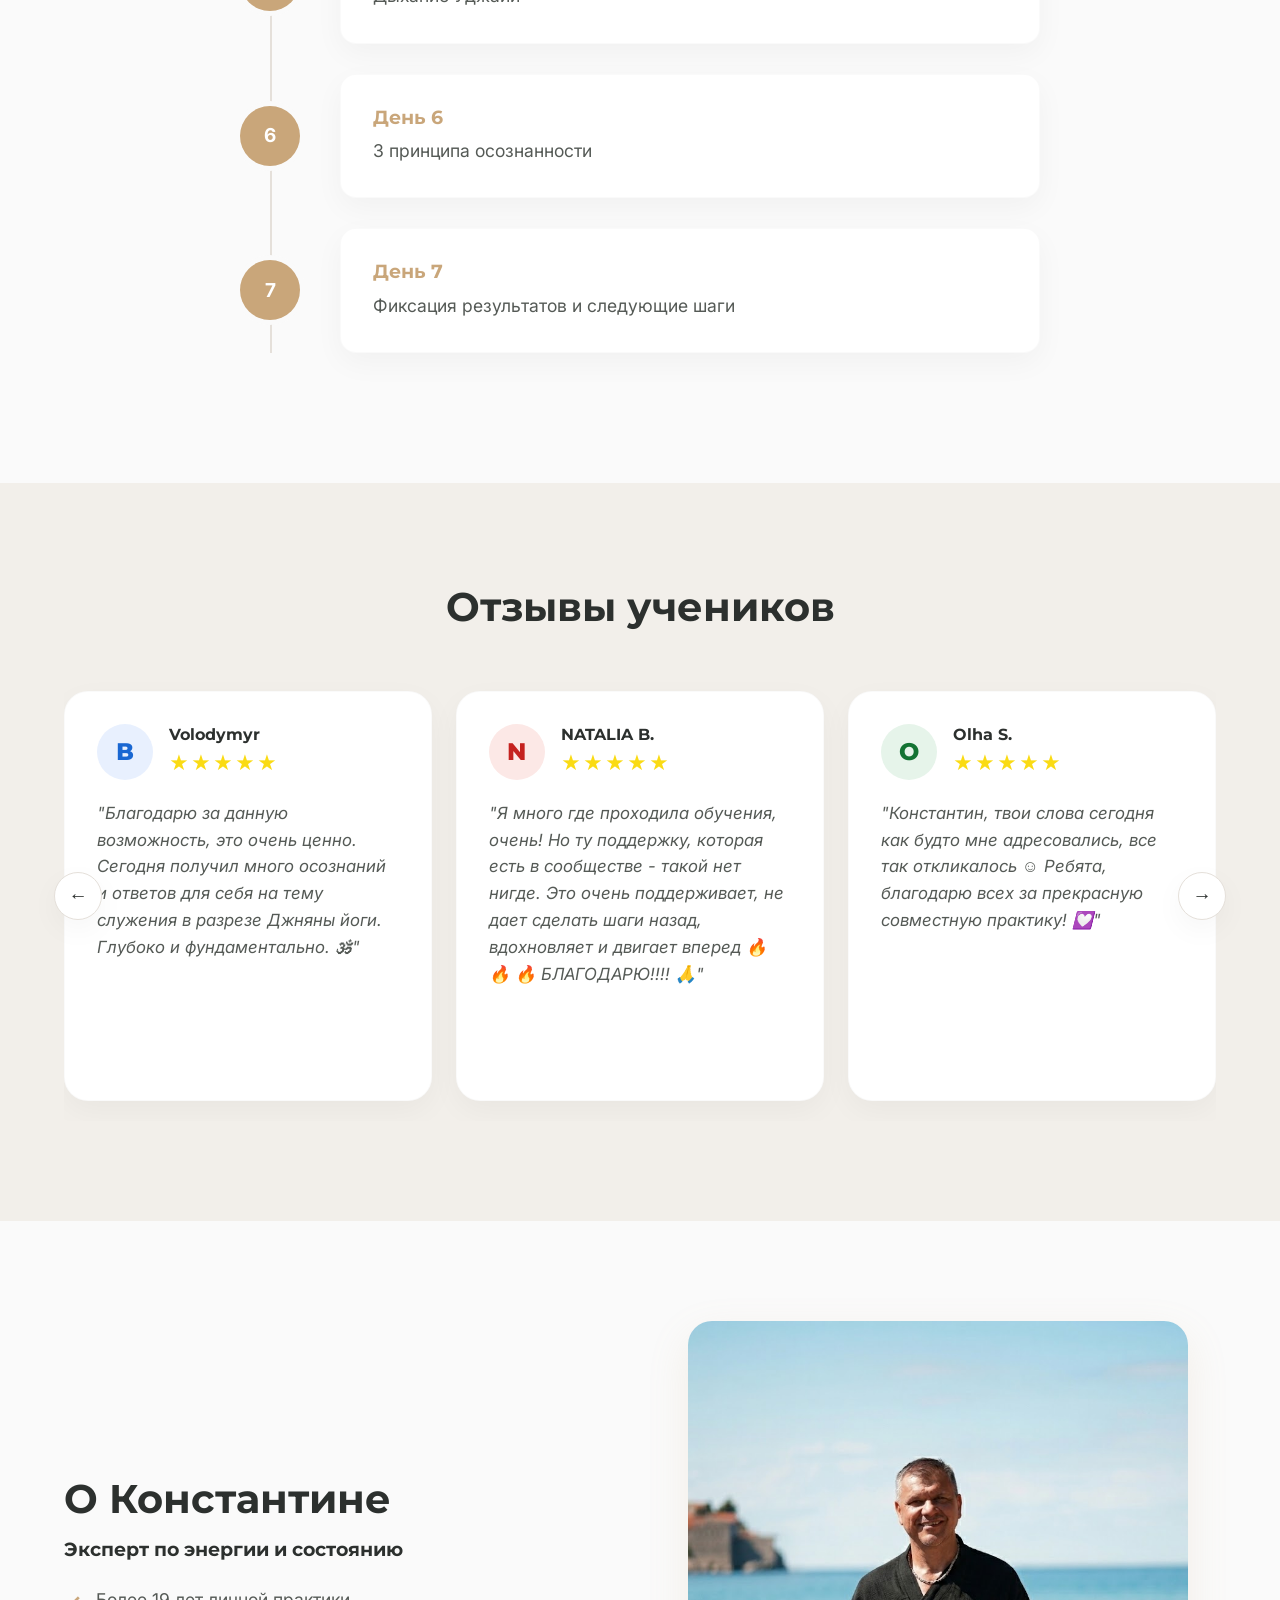
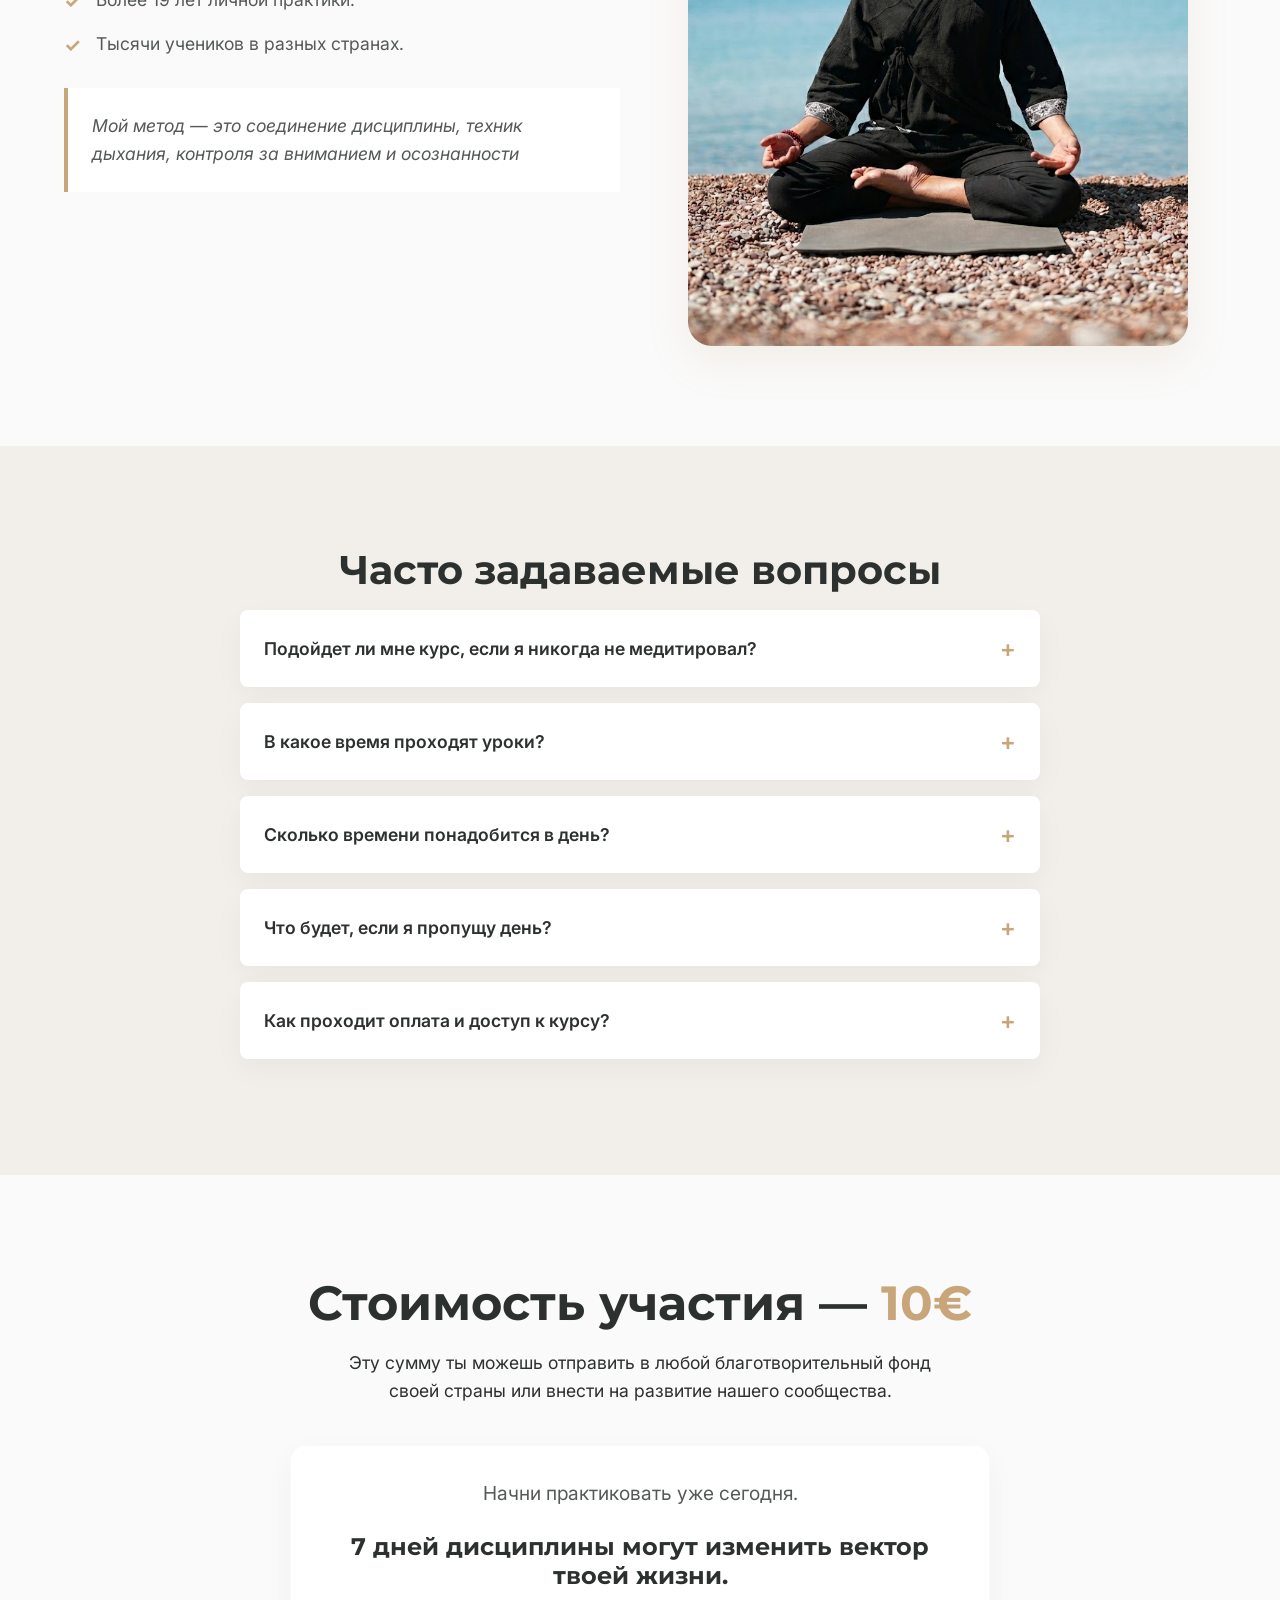
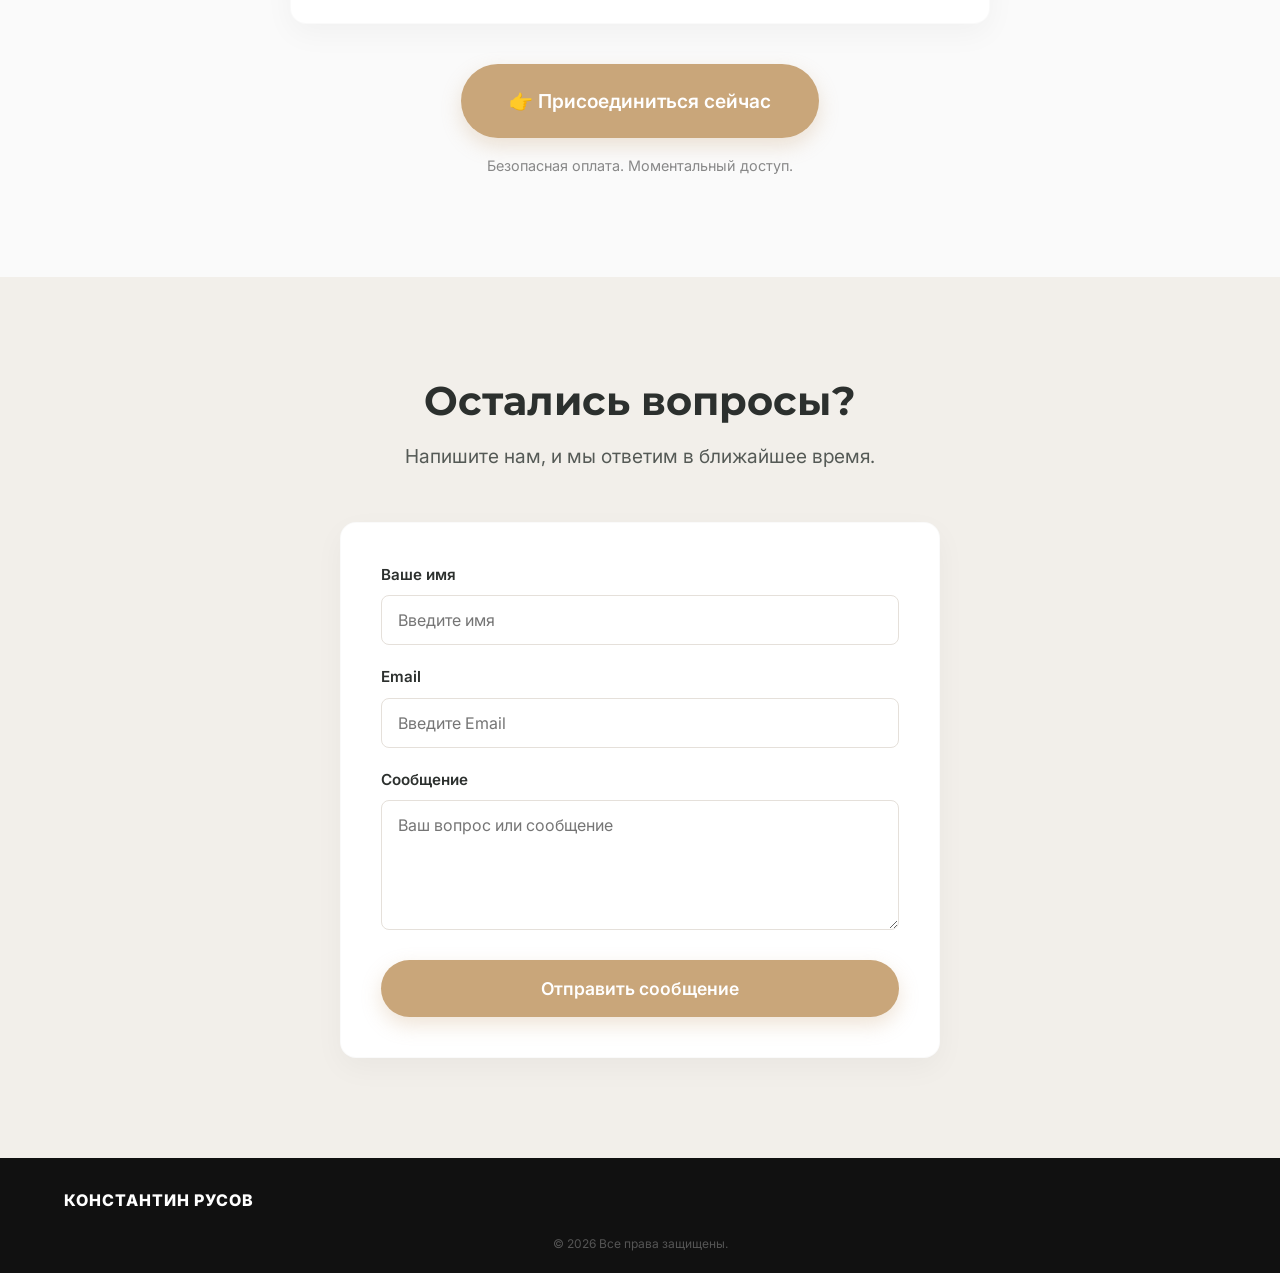
==== commit 11ee004a: "up video section" ====
--- a/index.html
+++ b/index.html
@@ -37,6 +37,22 @@
                 class="btn btn-small">Присоединиться</a>
         </div>
     </header>
+
+    <!-- Бесплатный видеоурок (Бесплатная польза) -->
+    <section class="video-section section bg-accent-soft">
+        <div class="container fade-in-up">
+            <h2 class="section-title text-center">Посмотри бесплатный урок прямо сейчас</h2>
+            <p class="section-subtitle text-center">Познакомься с методом работы Константина и системой, на которой
+                основан его подход</p>
+
+            <div class="video-wrapper">
+                <!-- Вставьте вашу ссылку на Vimeo -->
+                <iframe src="https://player.vimeo.com/video/1173294646" width="100%" height="100%"
+                    title="Vimeo video player" frameborder="0" loading="lazy"
+                    allow="autoplay; fullscreen; picture-in-picture" allowfullscreen></iframe>
+            </div>
+        </div>
+    </section>
 
     <!-- Блок 1: Главный экран (Hero) -->
     <section class="hero section">
@@ -131,22 +147,6 @@
         </div>
     </section>
 
-    <!-- Бесплатный видеоурок (Бесплатная польза) -->
-    <section class="video-section section bg-accent-soft">
-        <div class="container fade-in-up">
-            <h2 class="section-title text-center">Посмотри бесплатный урок прямо сейчас</h2>
-            <p class="section-subtitle text-center">Познакомься с методом работы Константина и системой, на которой
-                основан его подход</p>
-
-            <div class="video-wrapper">
-                <!-- Вставьте вашу ссылку на Vimeo -->
-                <iframe src="https://player.vimeo.com/video/1173294646" width="100%" height="100%"
-                    title="Vimeo video player" frameborder="0" loading="lazy"
-                    allow="autoplay; fullscreen; picture-in-picture" allowfullscreen></iframe>
-            </div>
-        </div>
-    </section>
-
     <!-- Блок 4: Формат обучения -->
     <section class="format-section section bg-light-muted">
         <div class="container grid-2 fade-in-up">
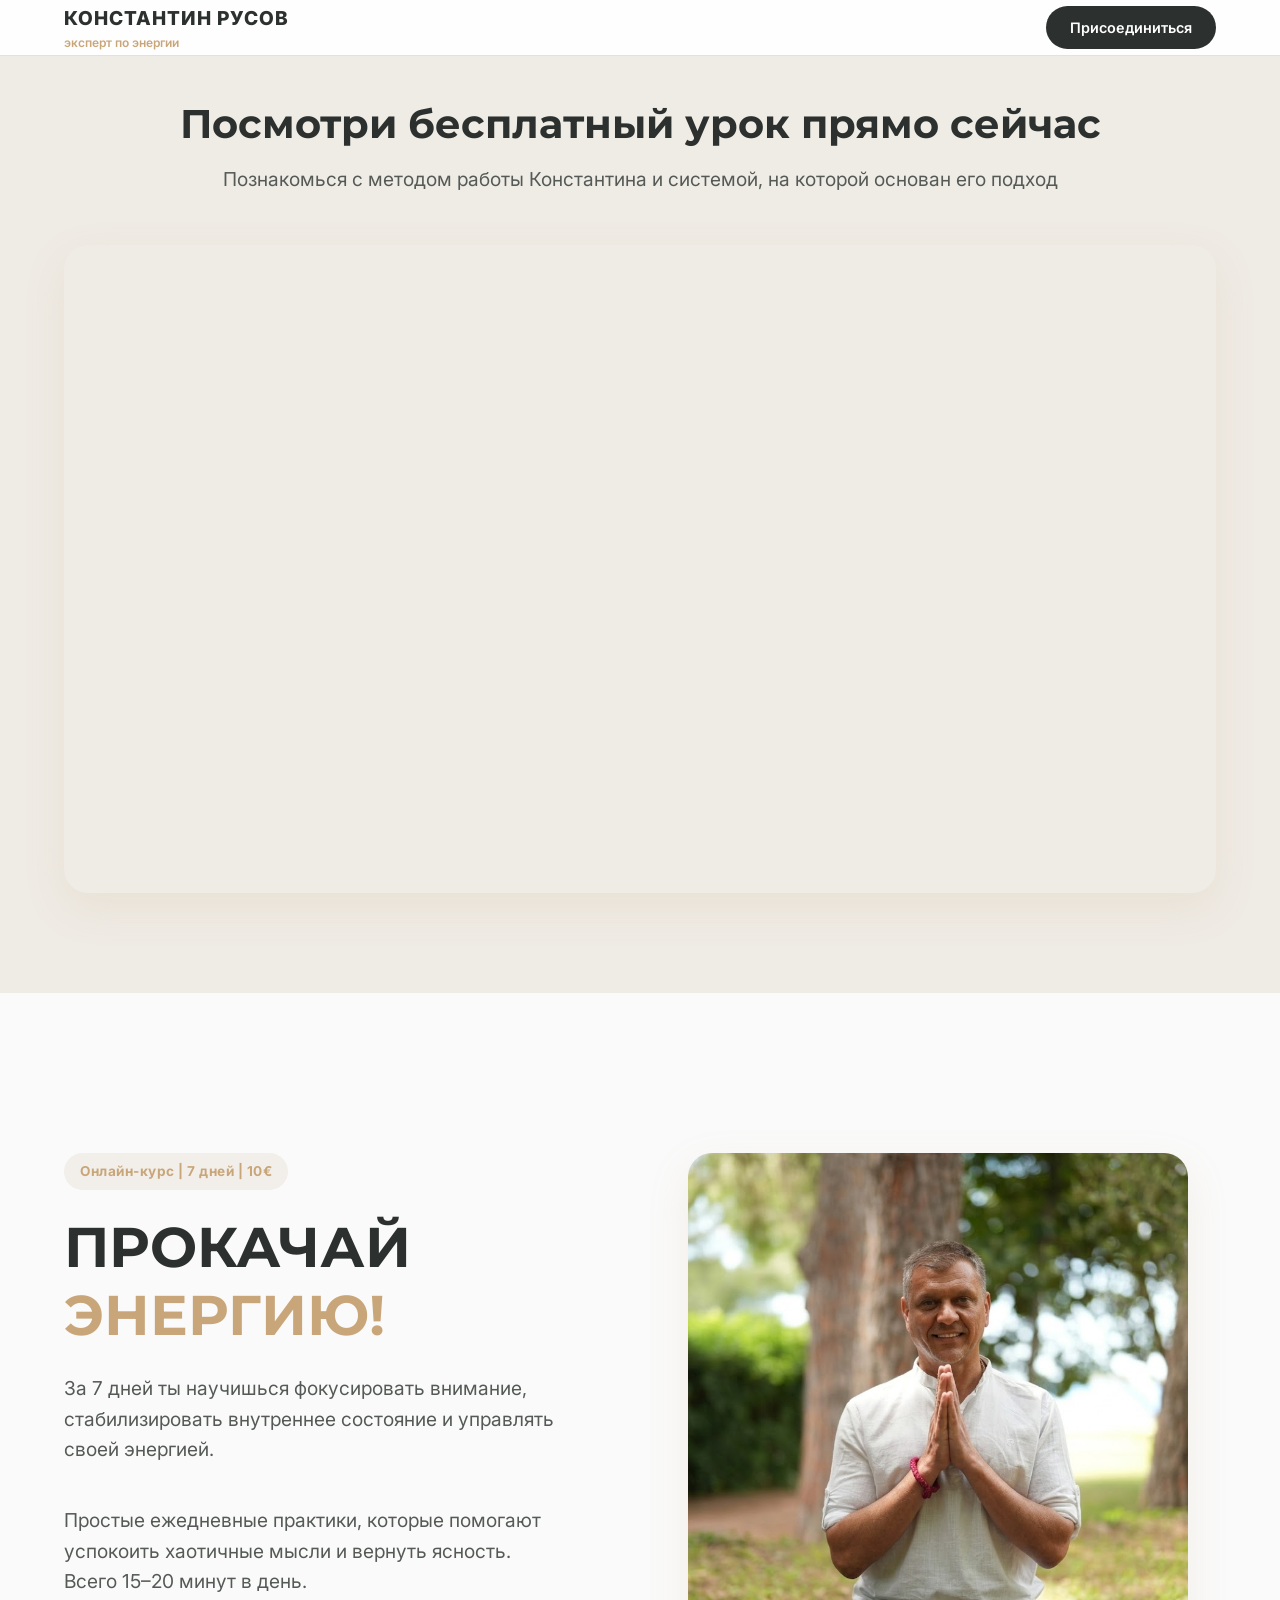
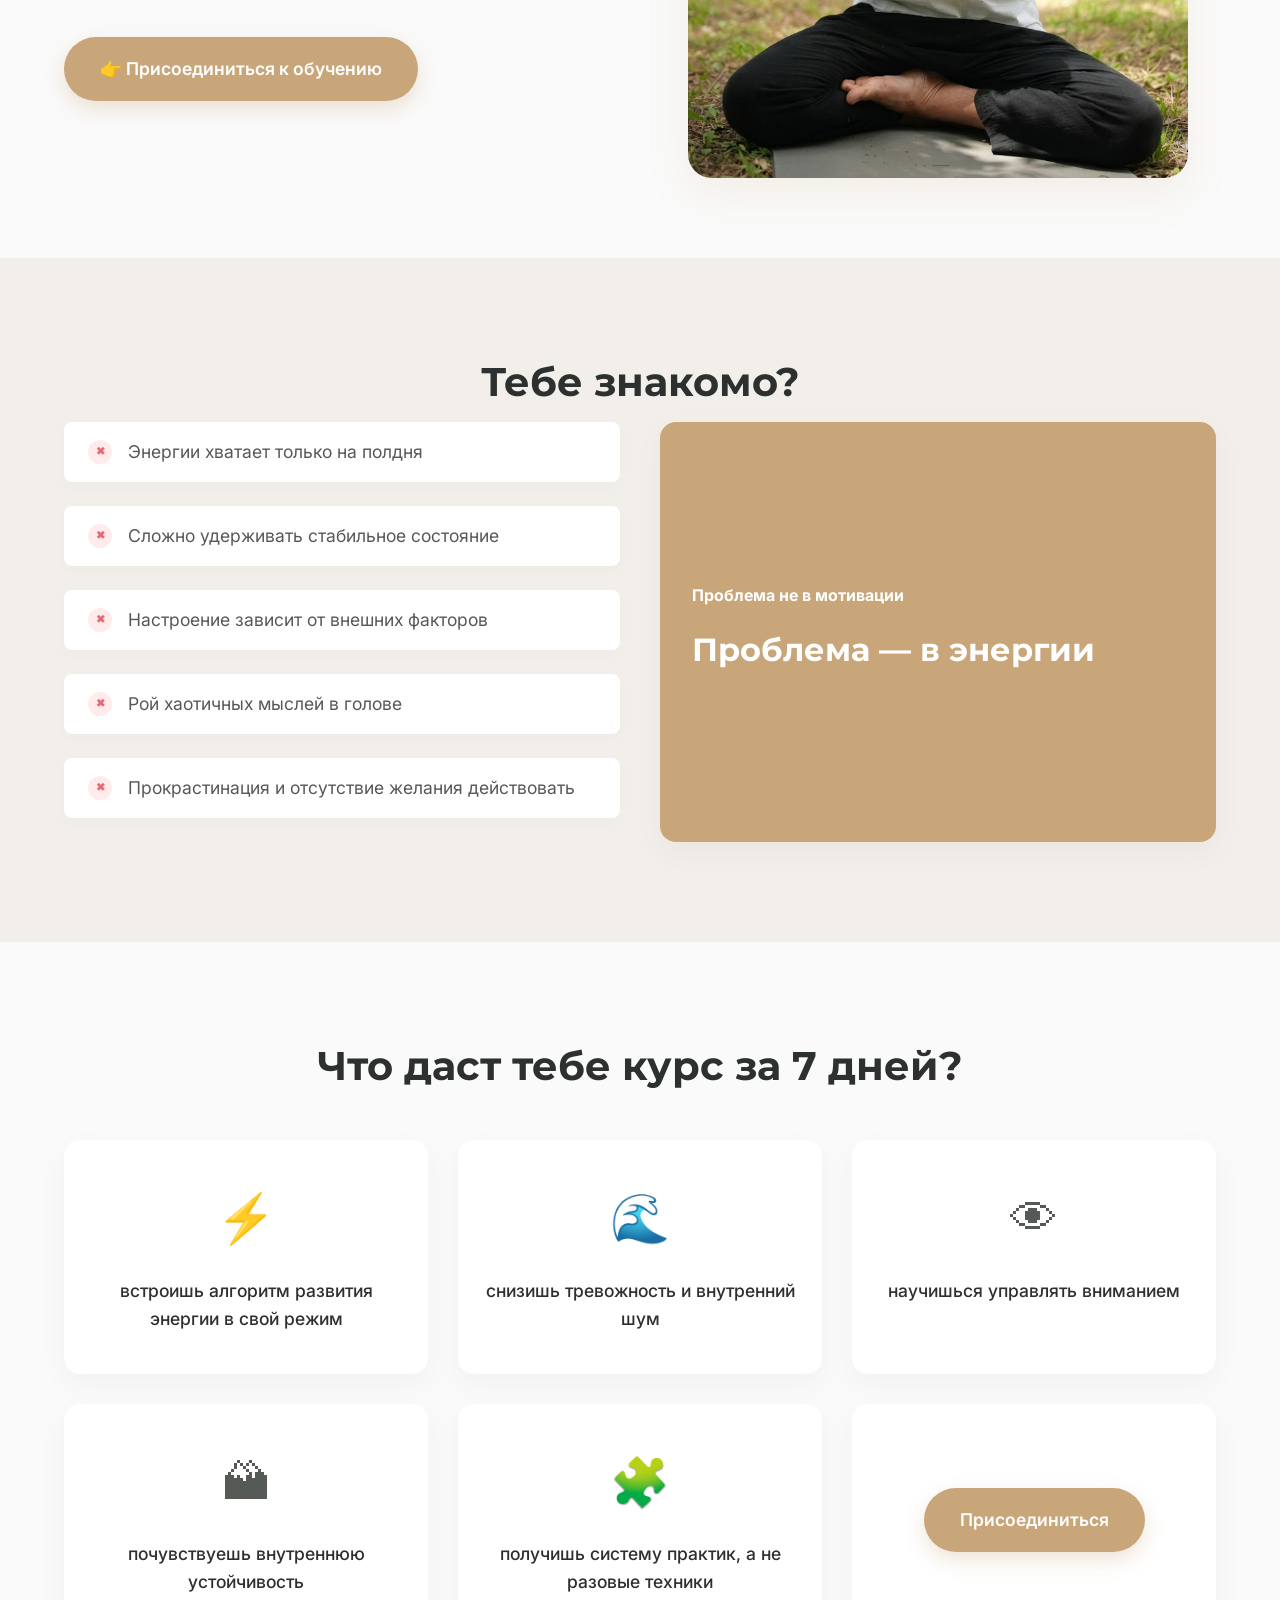
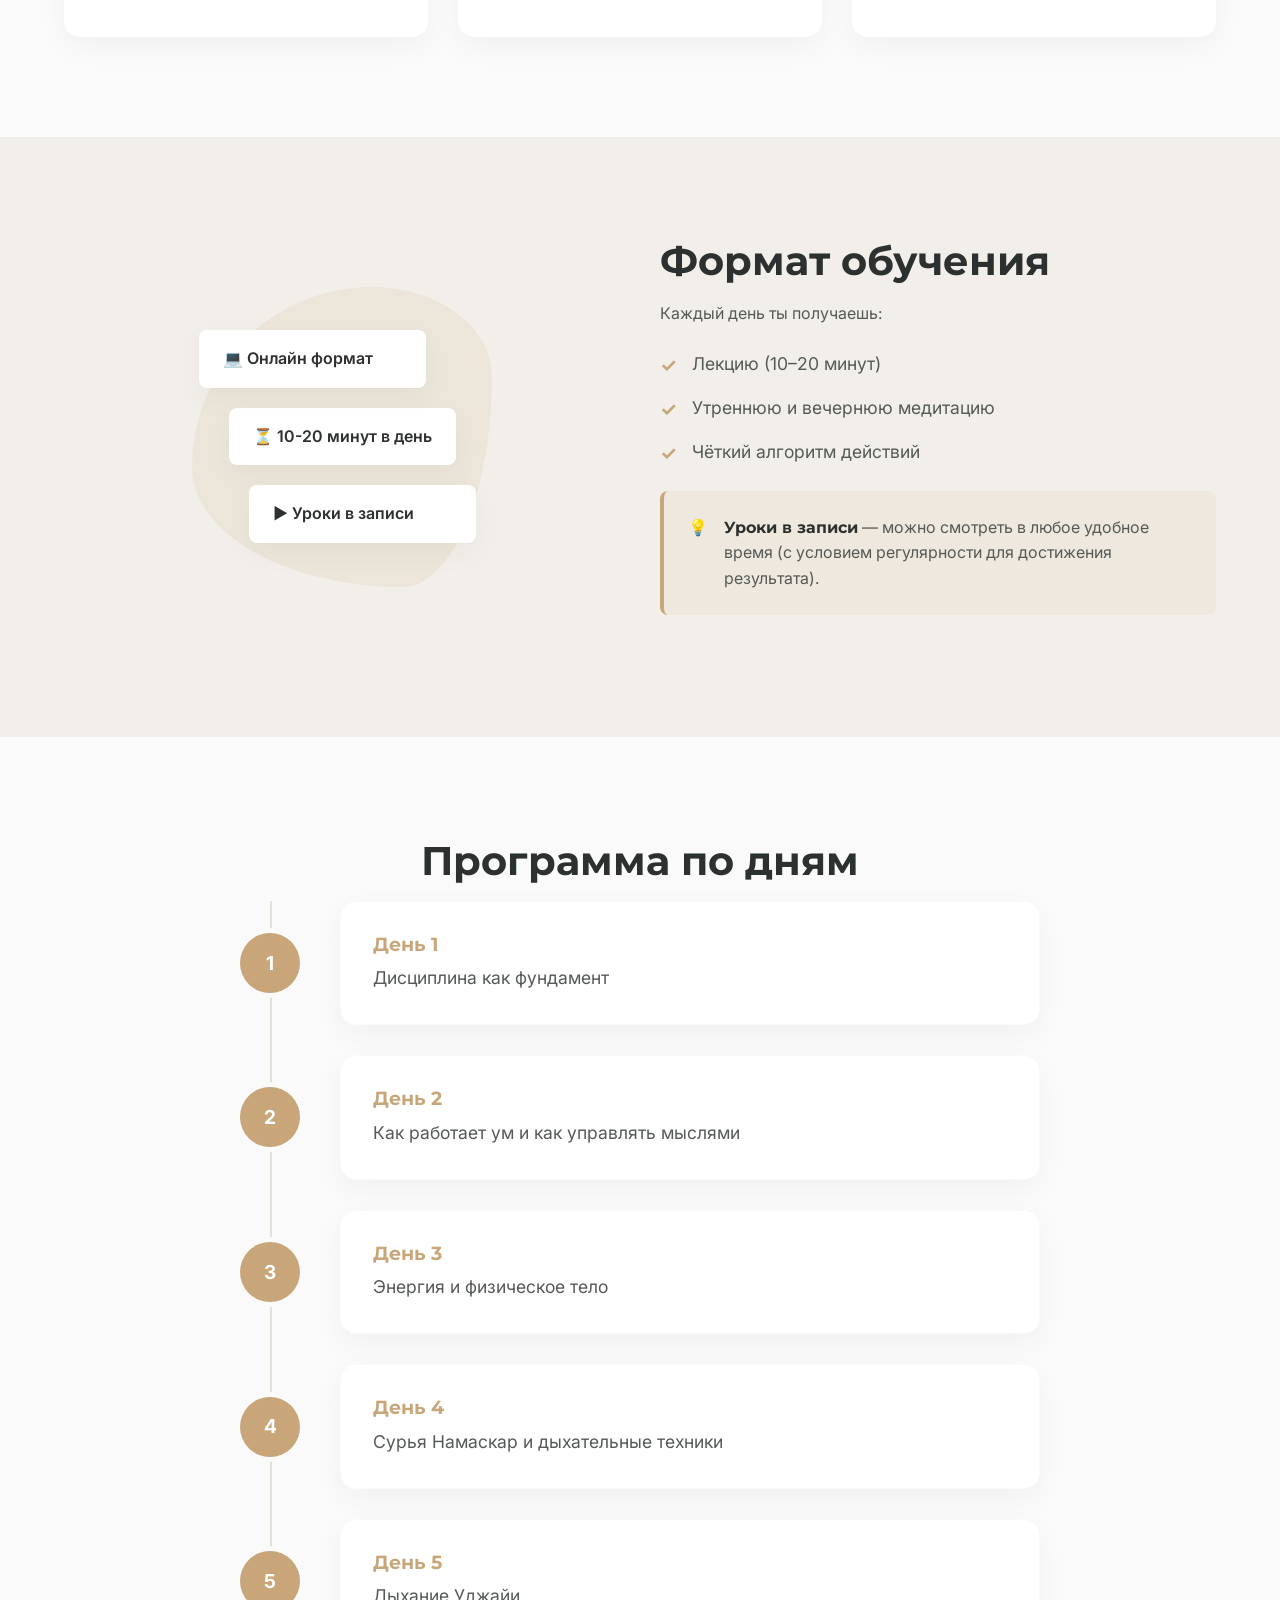
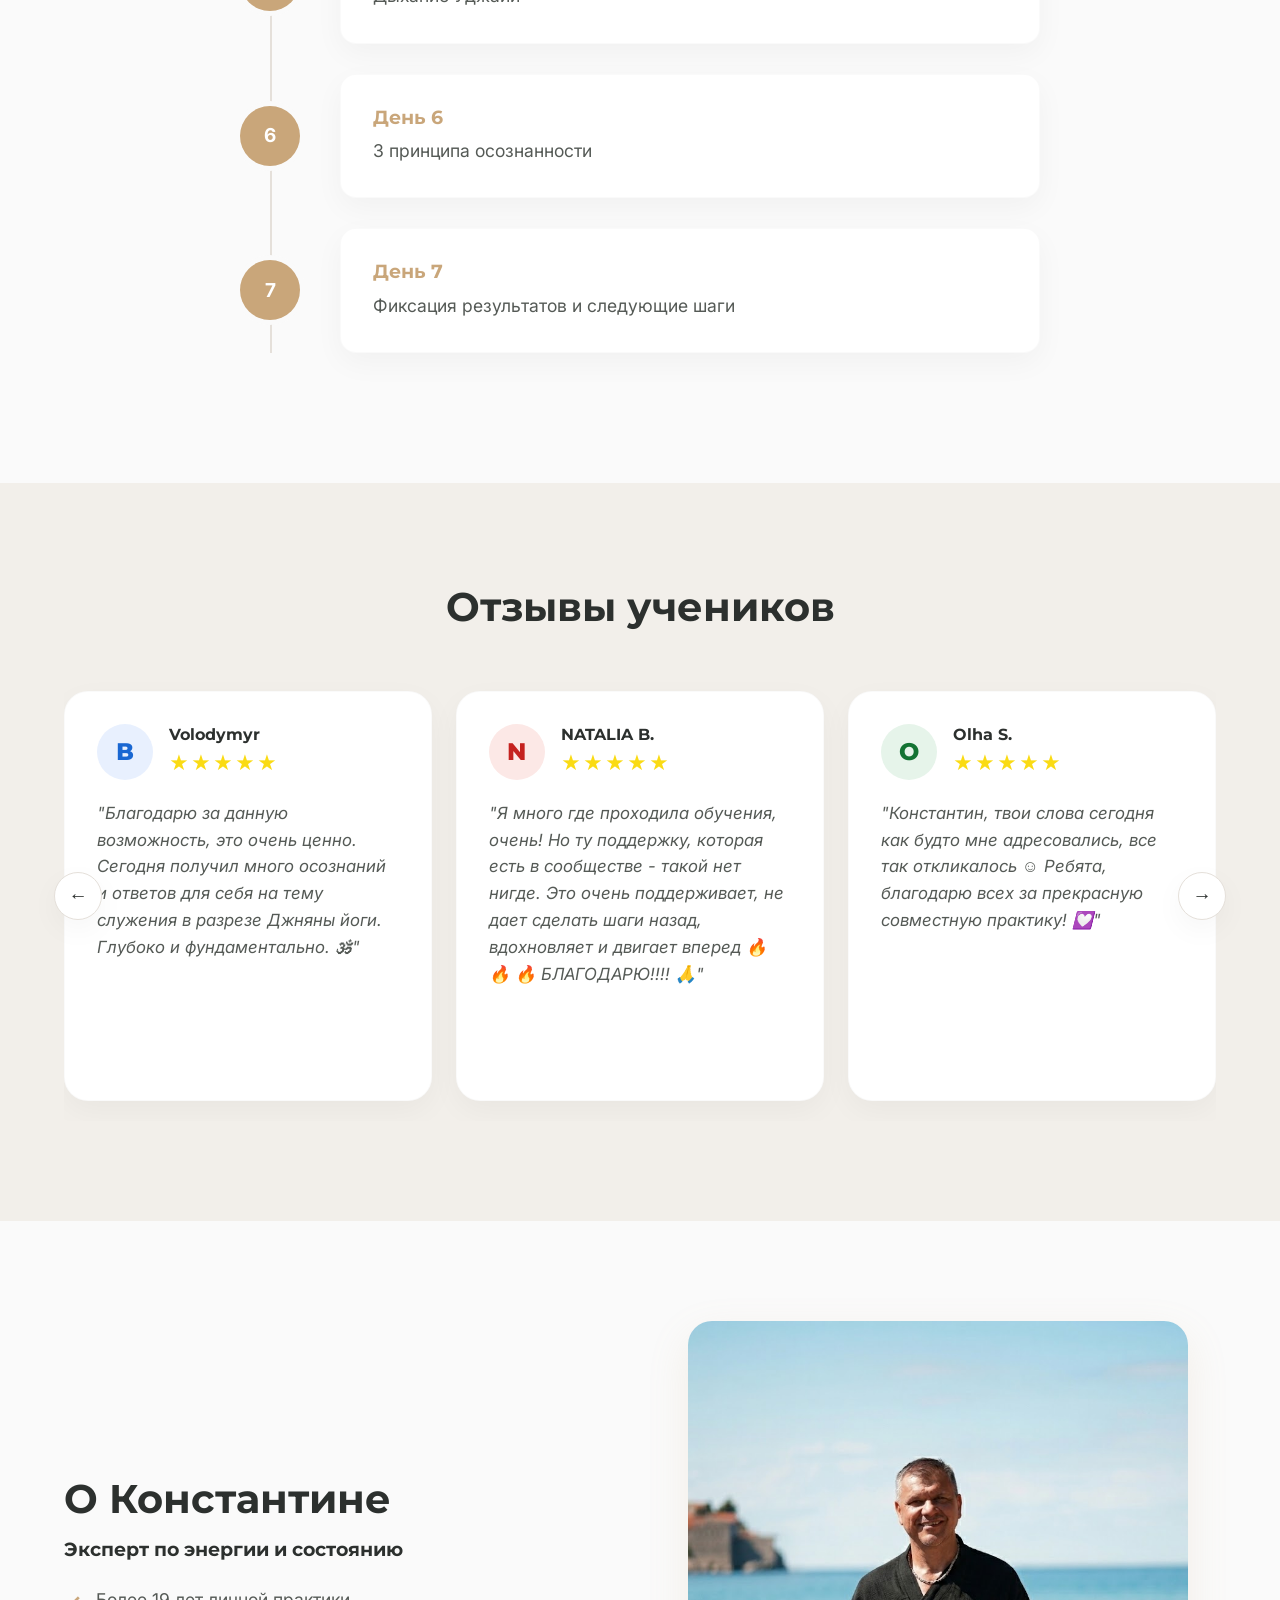
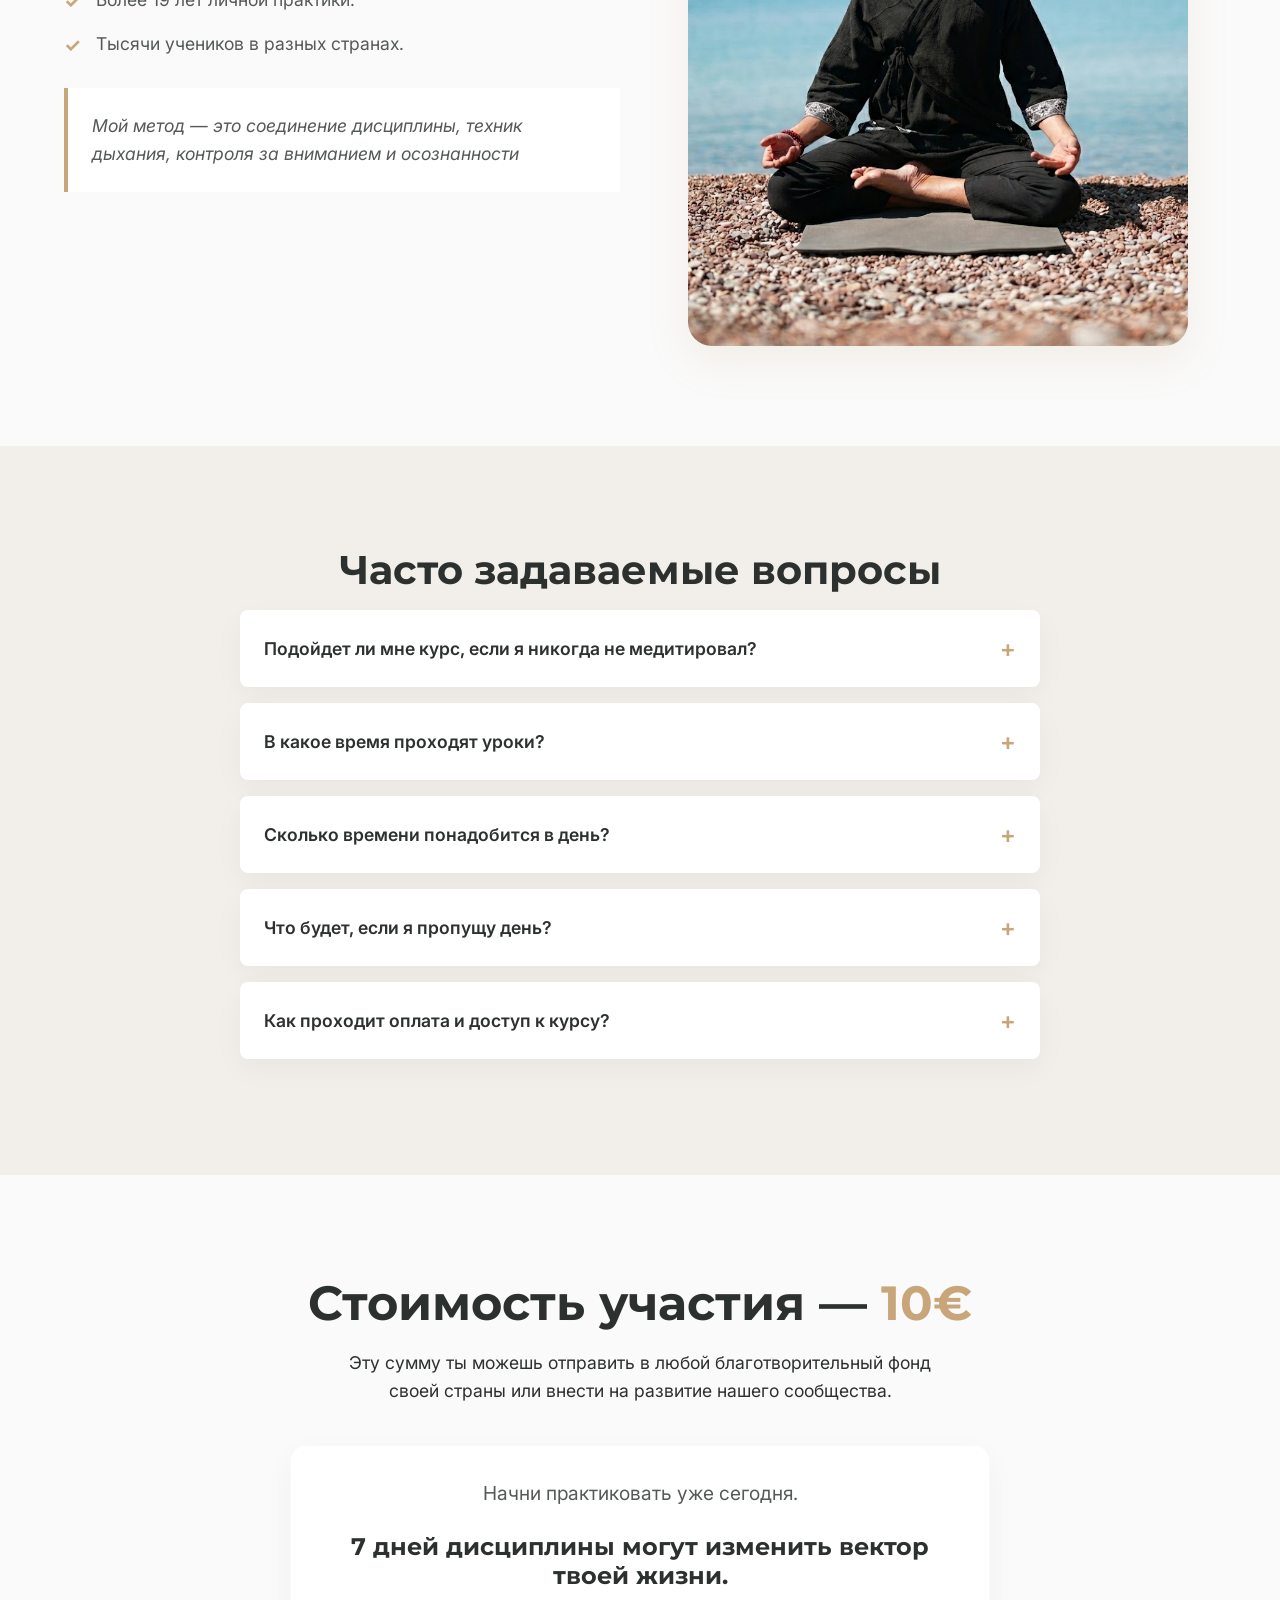
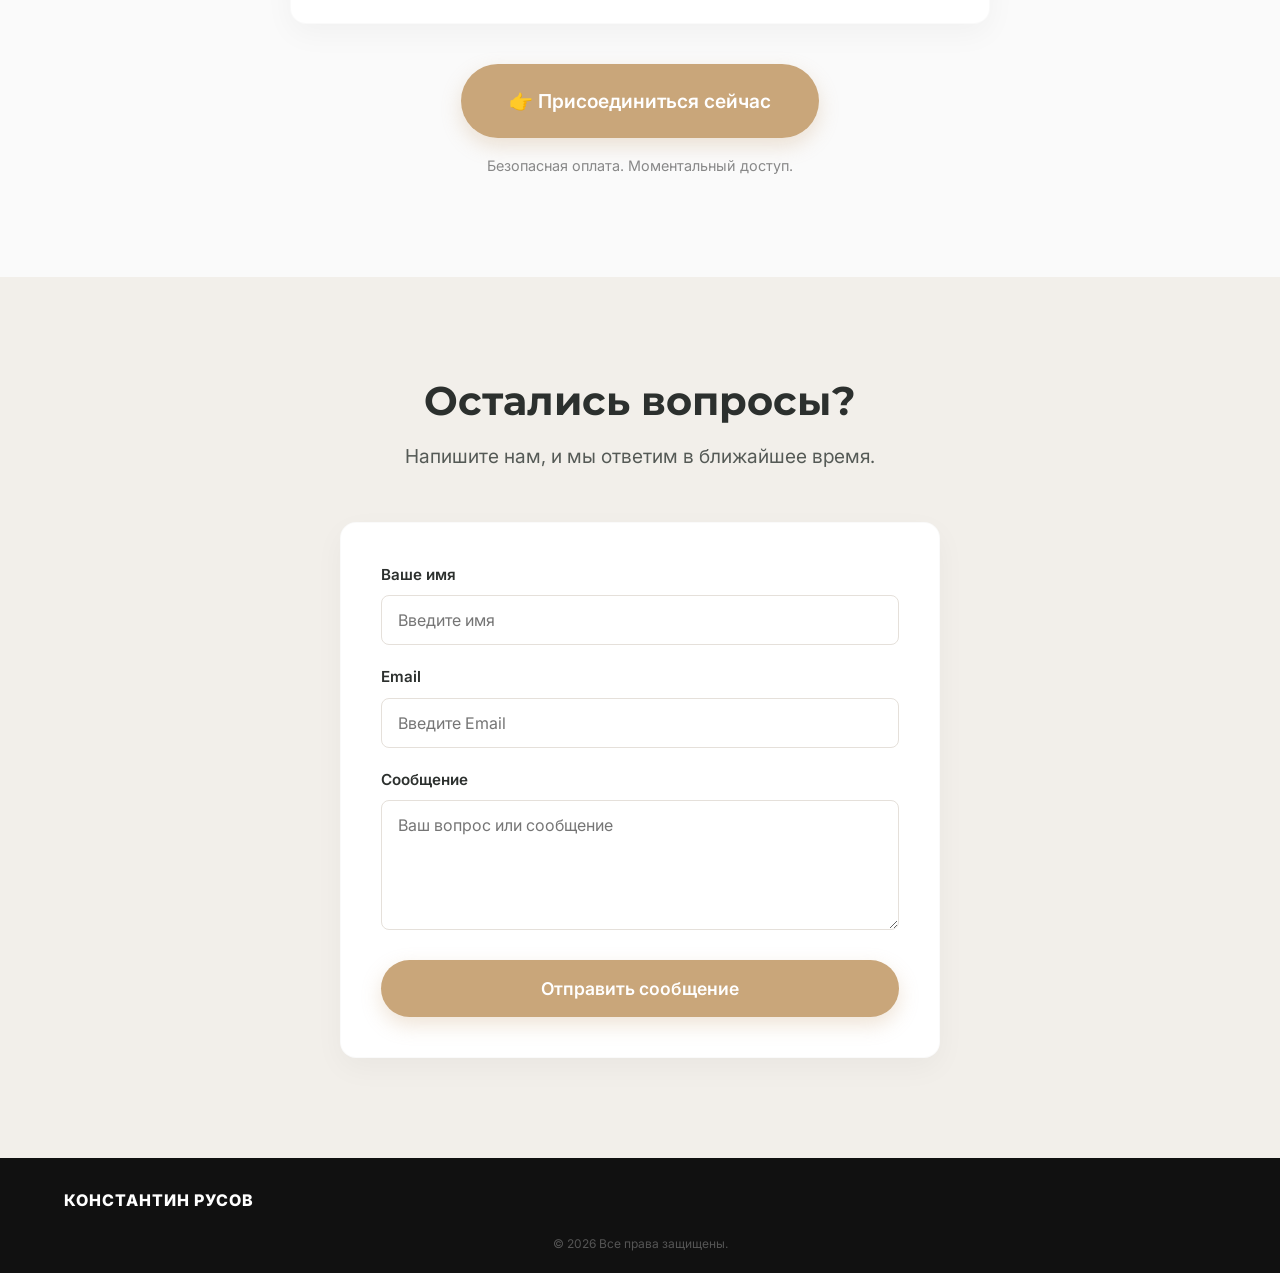
==== commit 6070a969: "fix header" ====
--- a/index.html
+++ b/index.html
@@ -141,7 +141,8 @@
                     <p>получишь систему практик, а не разовые техники</p>
                 </div>
                 <div class="feature-card" style="display: flex; align-items: center; justify-content: center;">
-                    <a href="https://t.me/rusovmasteryfree_bot?start=POkGe3VBprH9cGsg8TNPSXfVTQl6iPcP" target="_blank" class="btn btn-primary pulse-btn">Присоединиться</a>
+                    <a href="https://t.me/rusovmasteryfree_bot?start=POkGe3VBprH9cGsg8TNPSXfVTQl6iPcP" target="_blank"
+                        class="btn btn-primary pulse-btn">Присоединиться</a>
                 </div>
             </div>
         </div>
--- a/styles.css
+++ b/styles.css
@@ -215,7 +215,7 @@
 }
 
 .header.scrolled {
-    padding: 10px 0;
+    padding: 5px 0;
     box-shadow: 0 5px 15px rgba(0, 0, 0, 0.05);
 }
 
@@ -223,7 +223,7 @@
     display: flex;
     justify-content: space-between;
     align-items: center;
-    min-height: 80px;
+    min-height: 55px;
 }
 
 .logo {
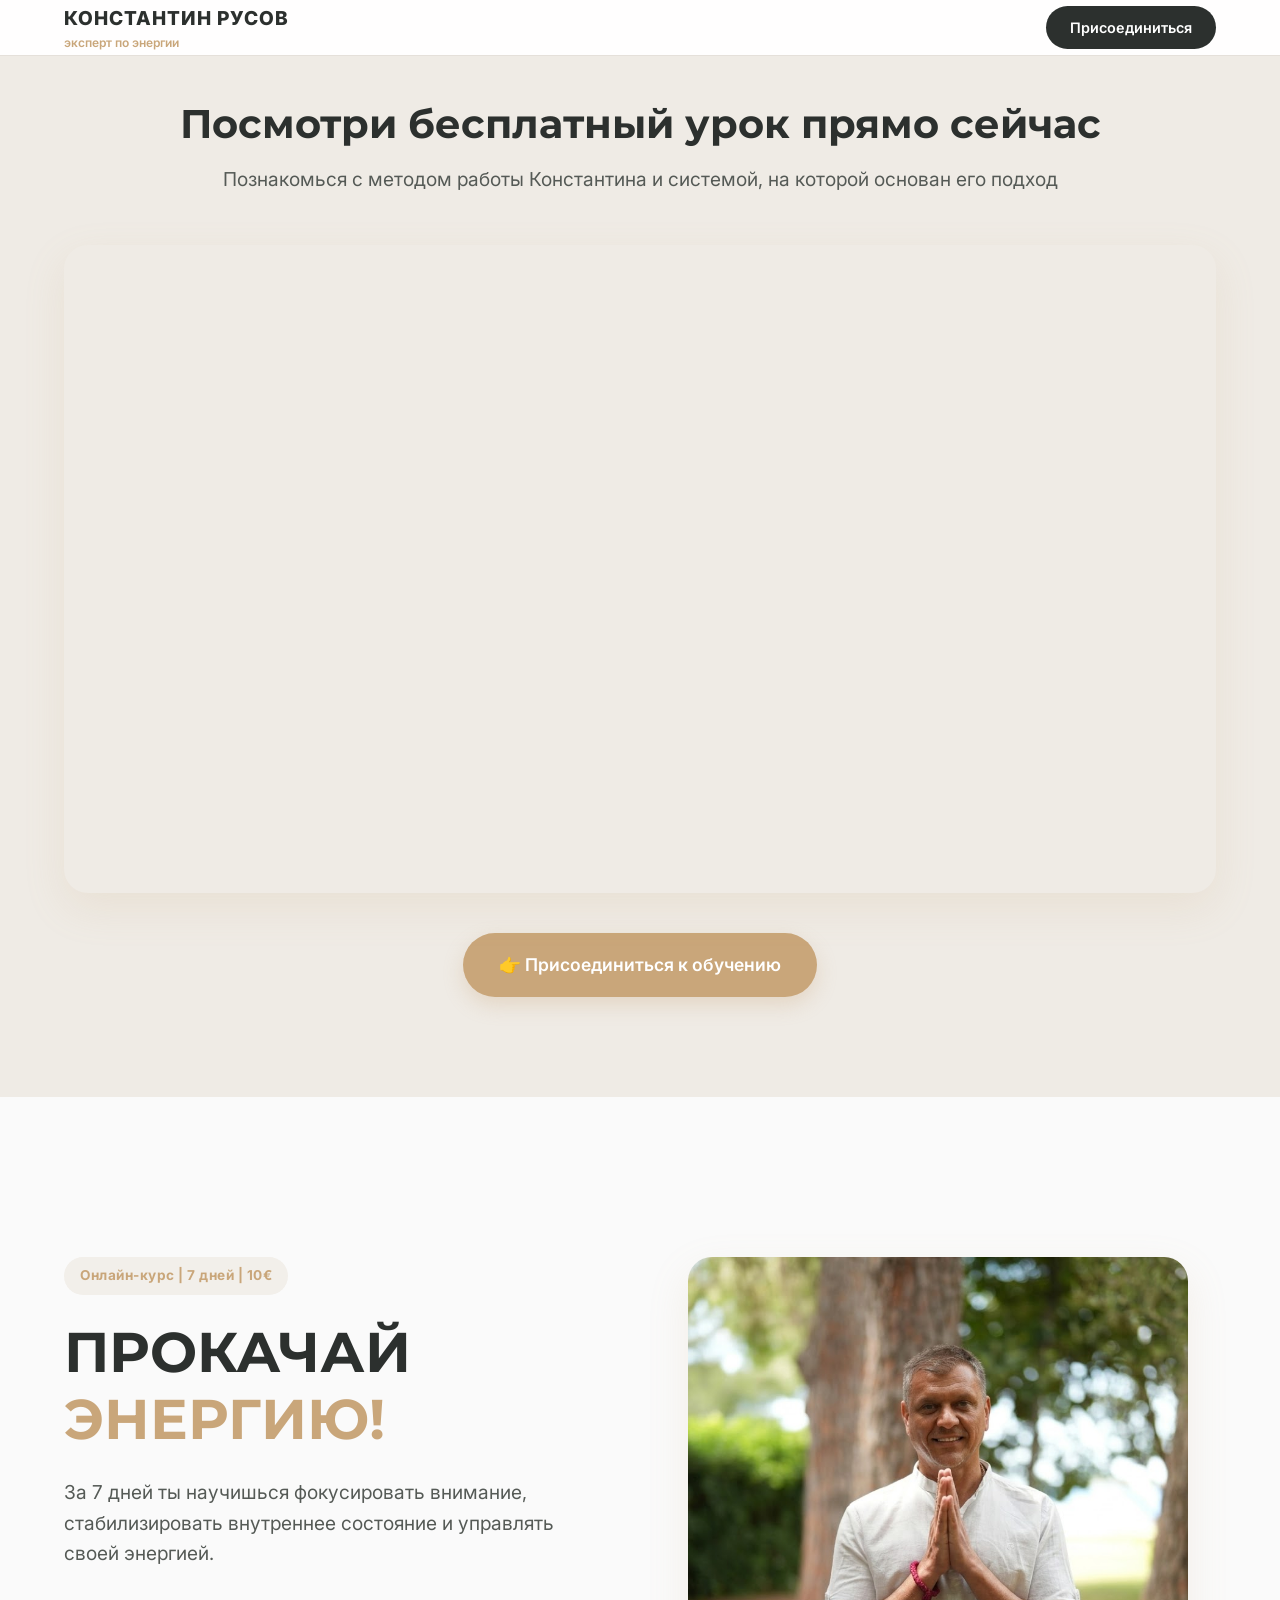
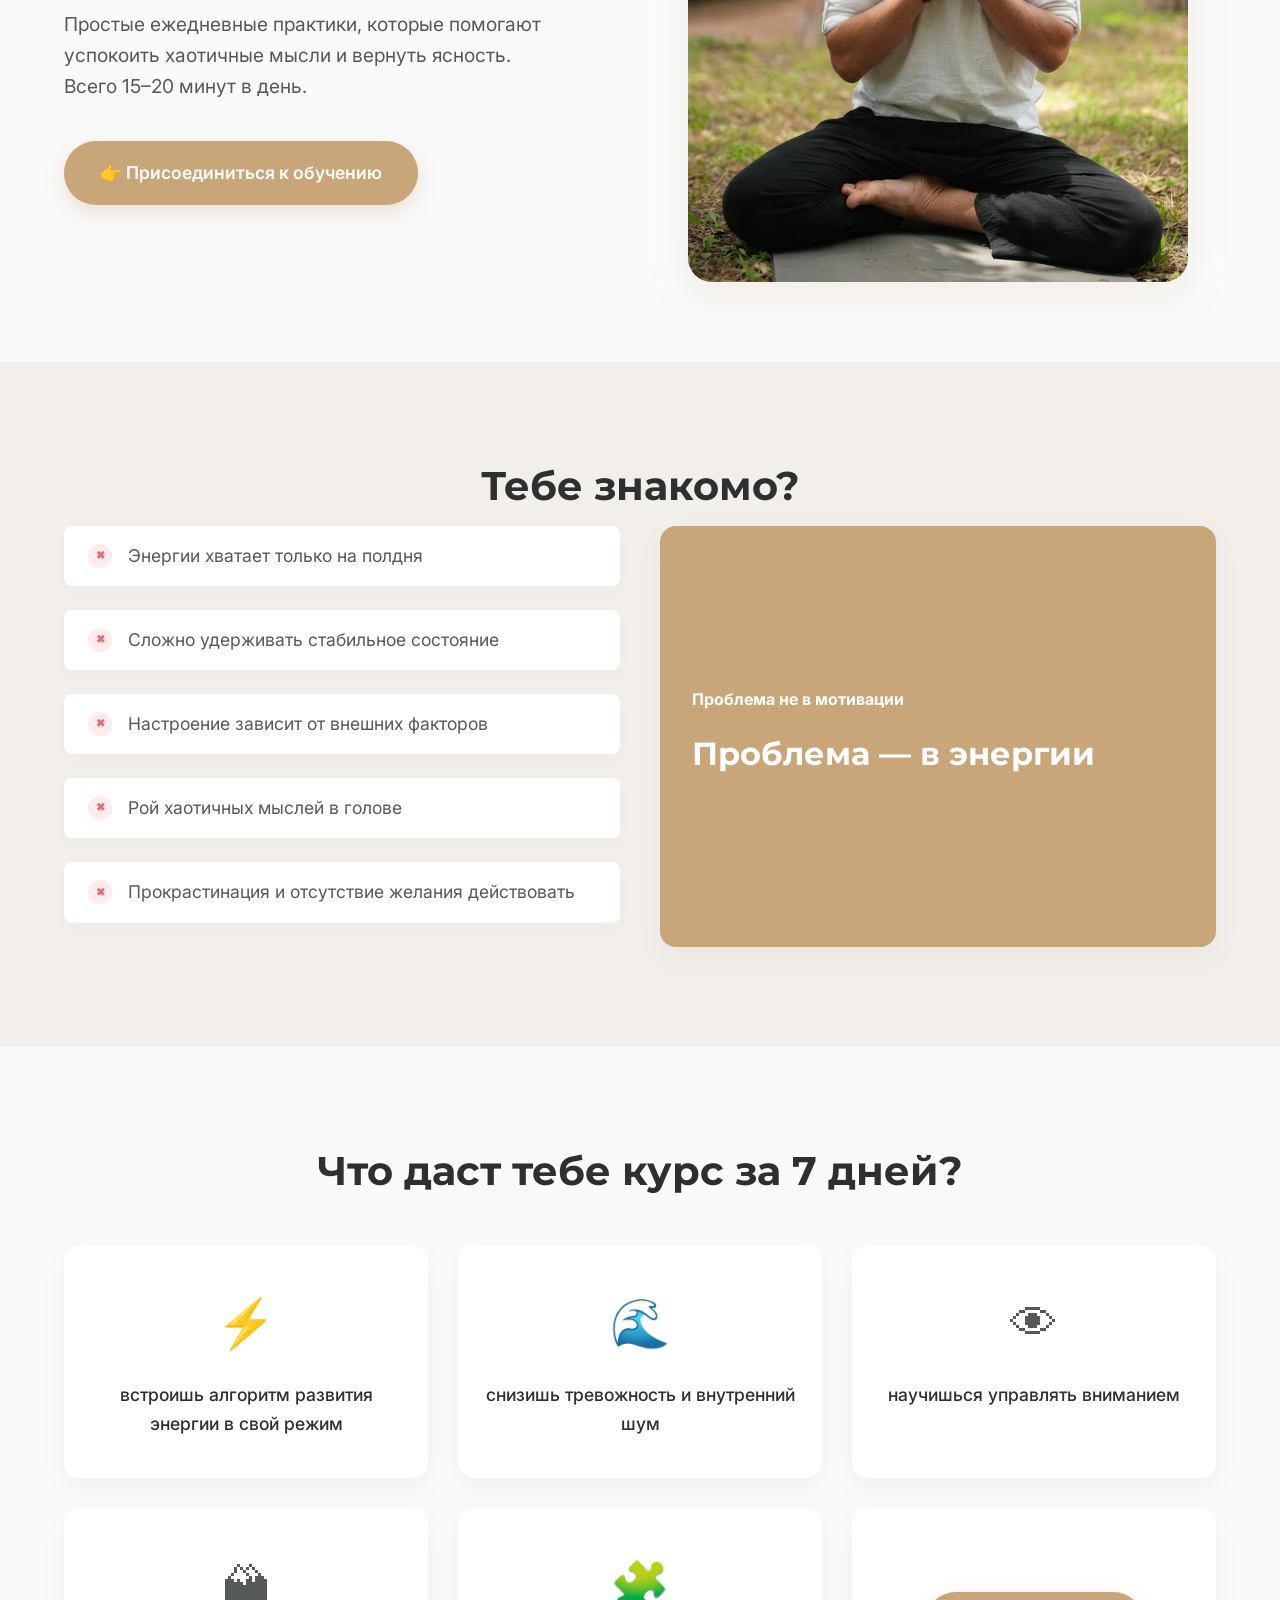
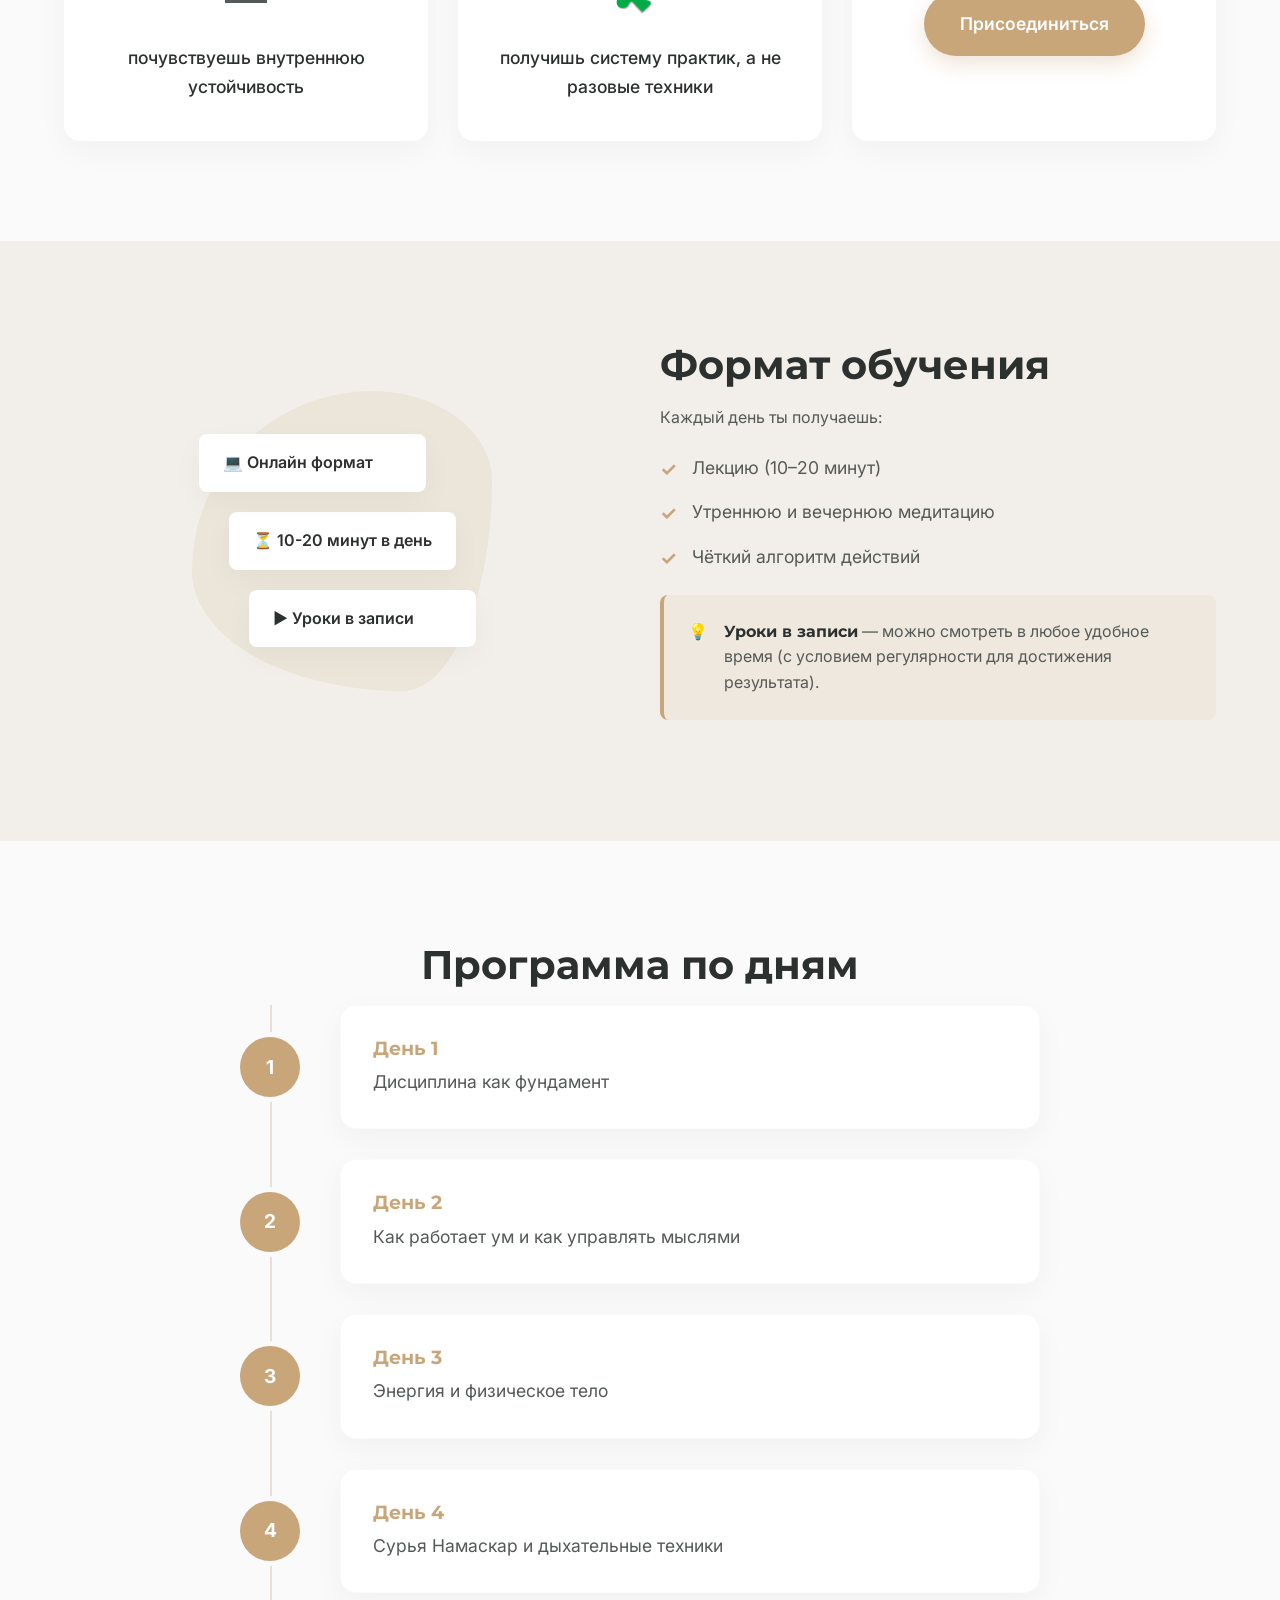
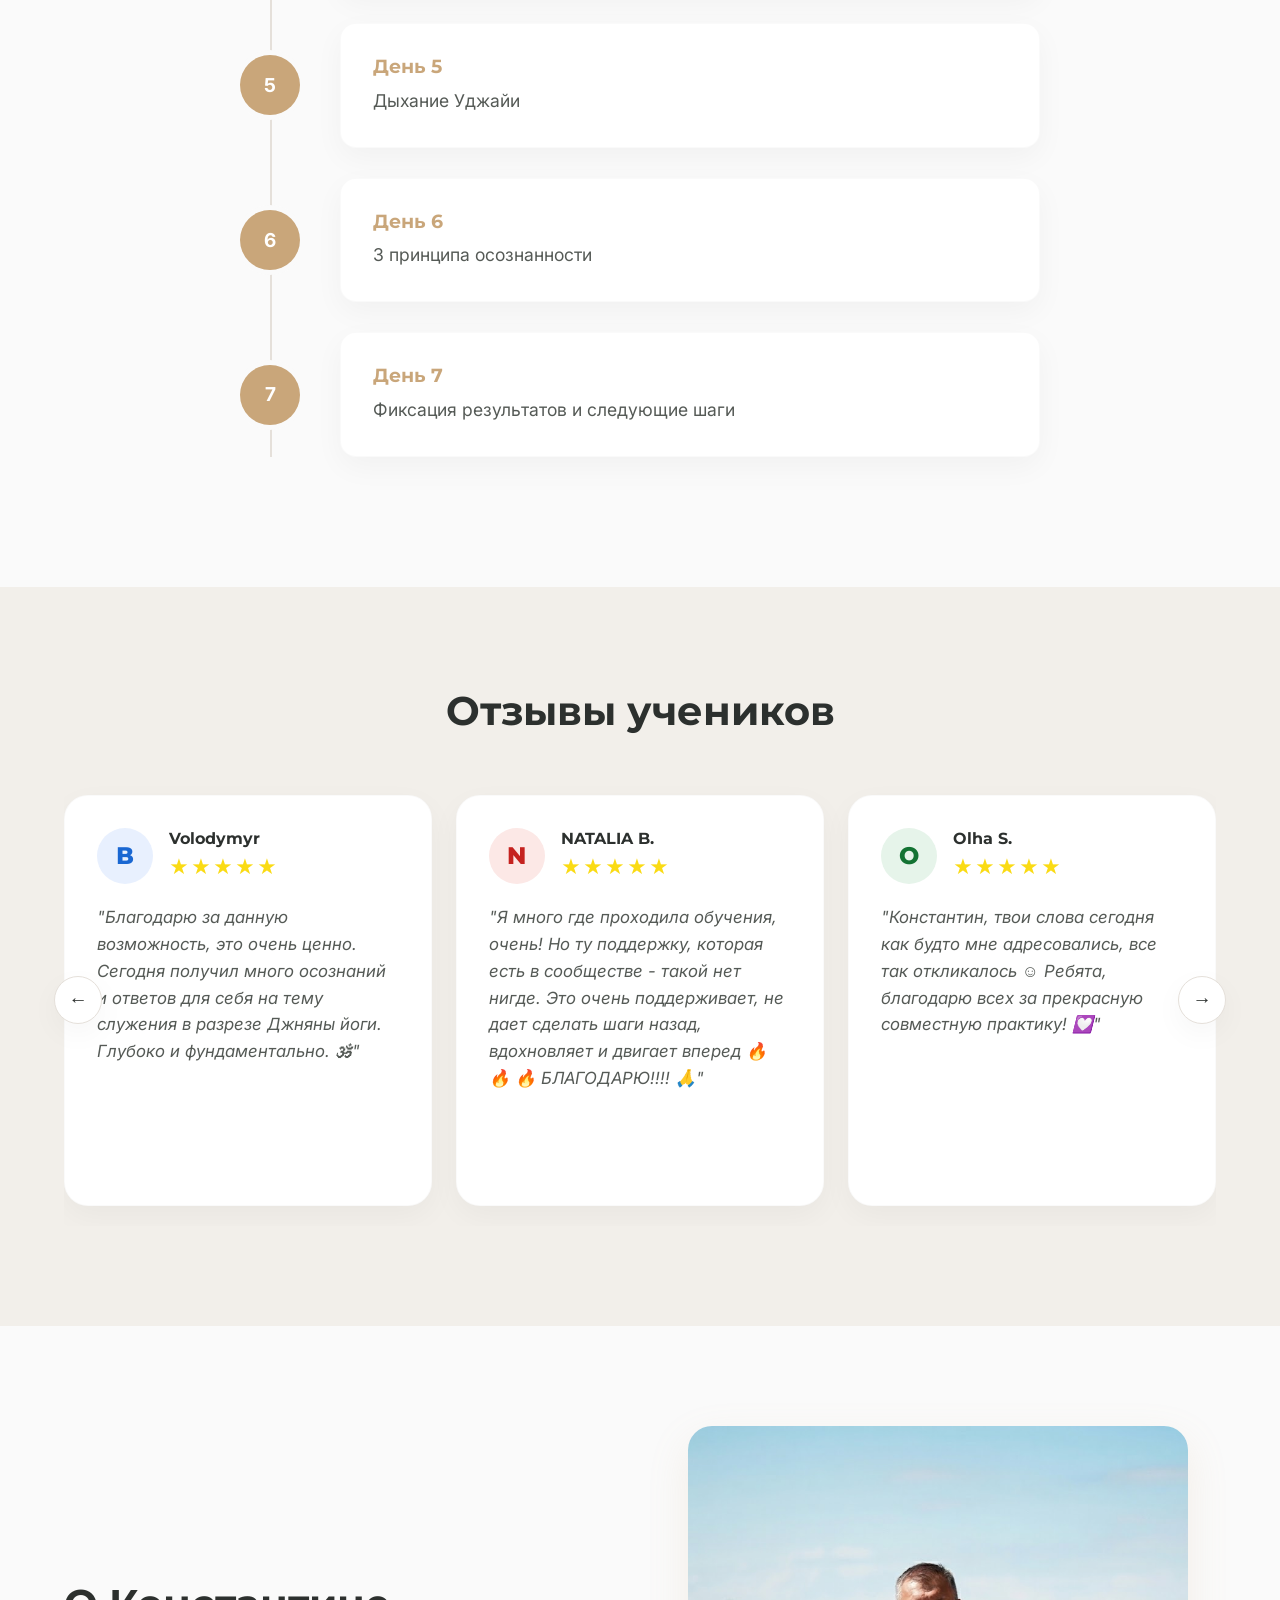
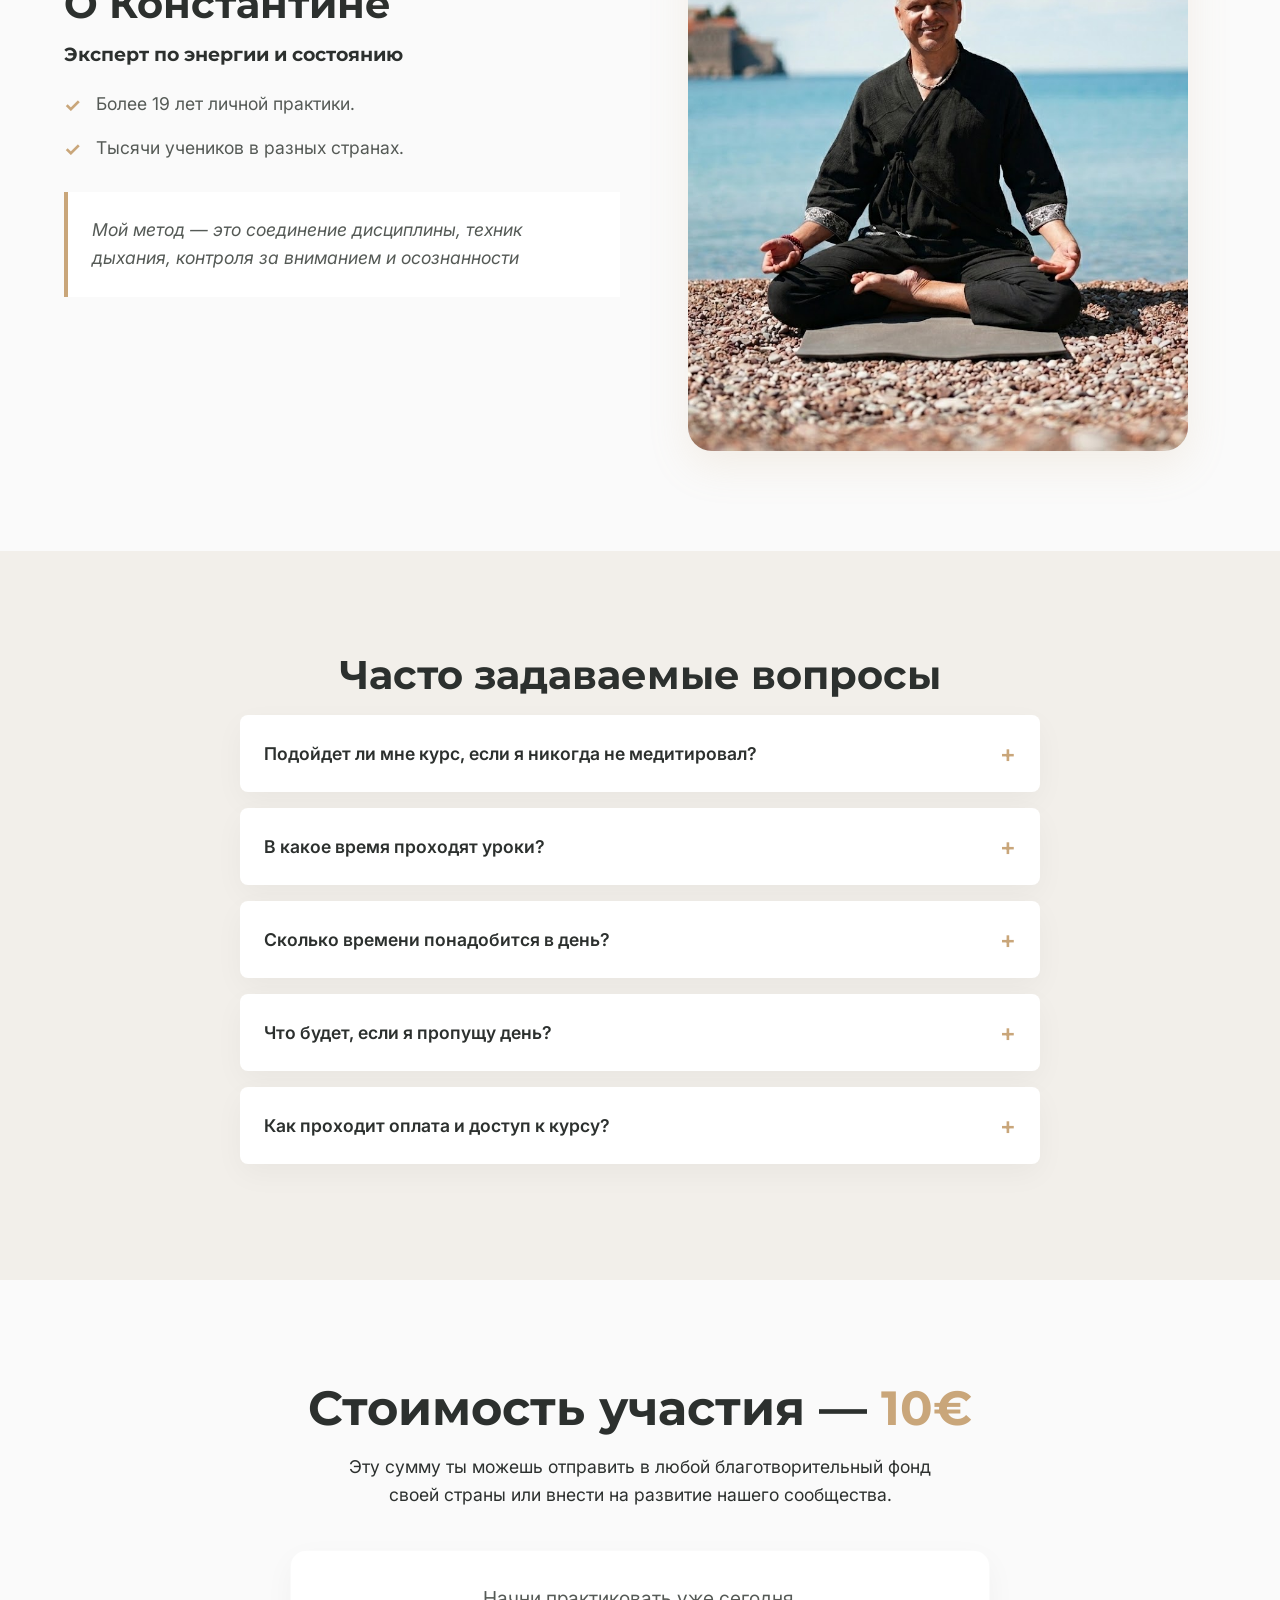
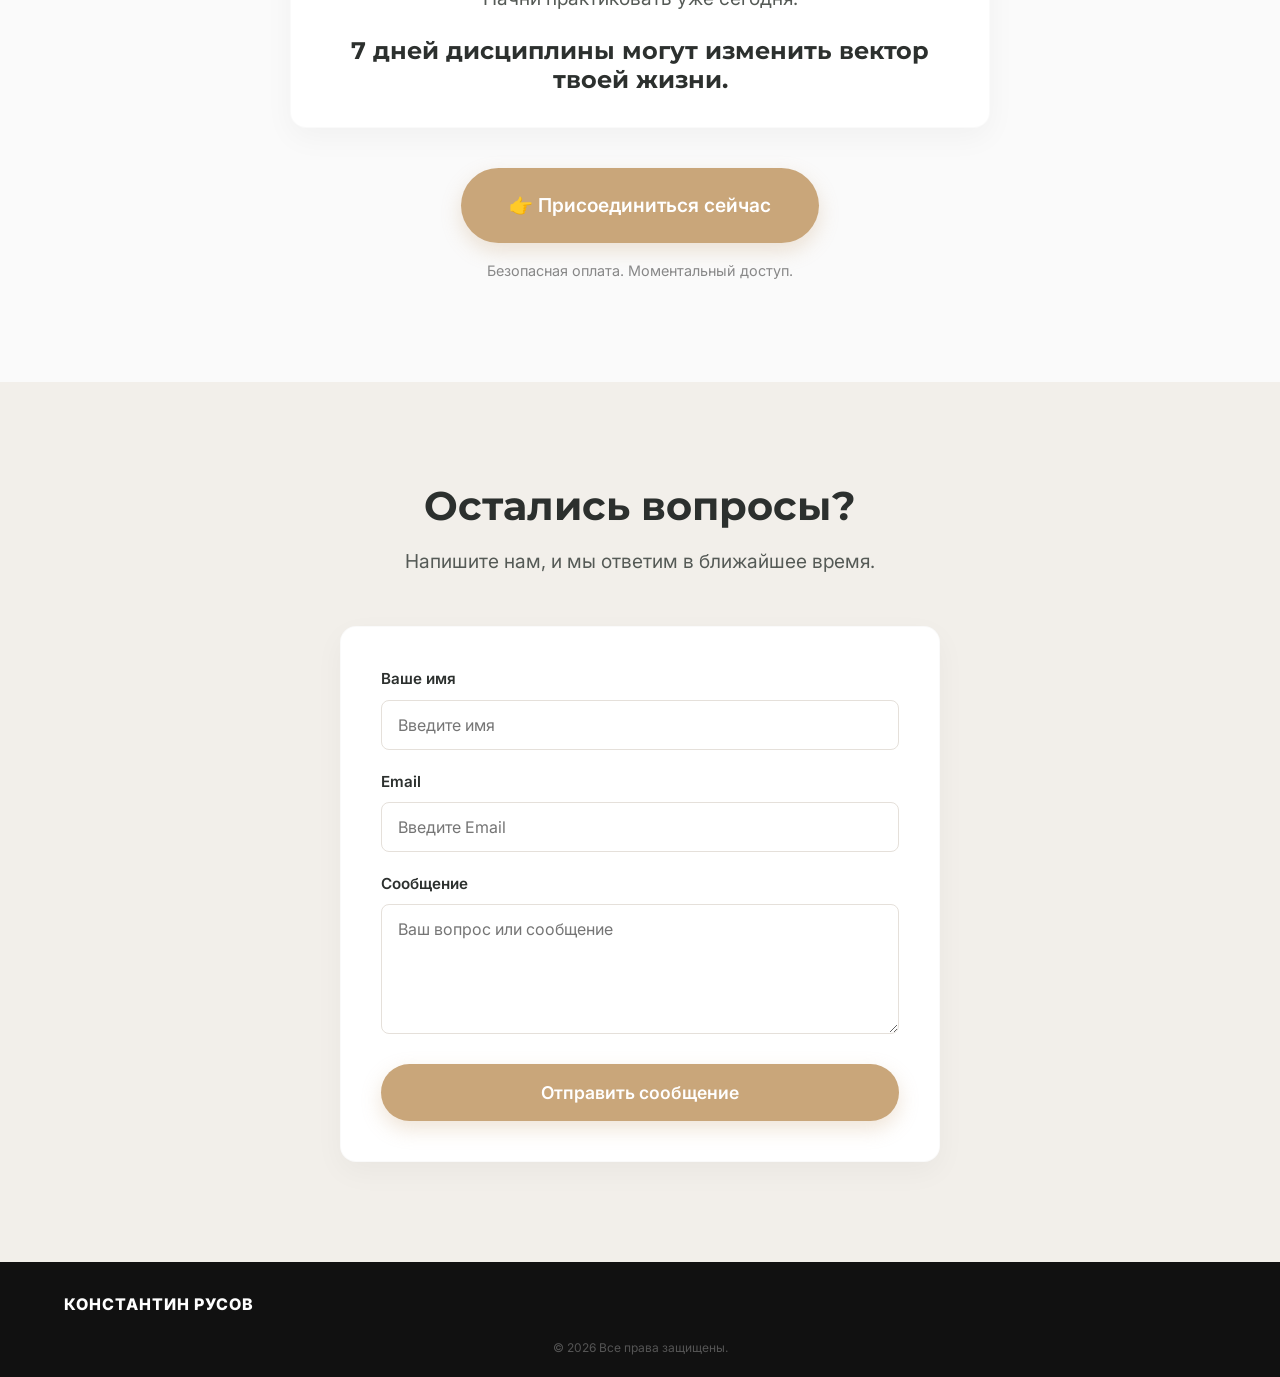
==== commit fce38585: "add button" ====
--- a/index.html
+++ b/index.html
@@ -50,6 +50,11 @@
                 <iframe src="https://player.vimeo.com/video/1173294646" width="100%" height="100%"
                     title="Vimeo video player" frameborder="0" loading="lazy"
                     allow="autoplay; fullscreen; picture-in-picture" allowfullscreen></iframe>
+            </div>
+
+            <div class="text-center" style="margin-top: 40px;">
+                <a href="https://t.me/rusovmasteryfree_bot?start=POkGe3VBprH9cGsg8TNPSXfVTQl6iPcP" target="_blank"
+                    class="btn btn-primary pulse-btn">👉 Присоединиться к обучению</a>
             </div>
         </div>
     </section>
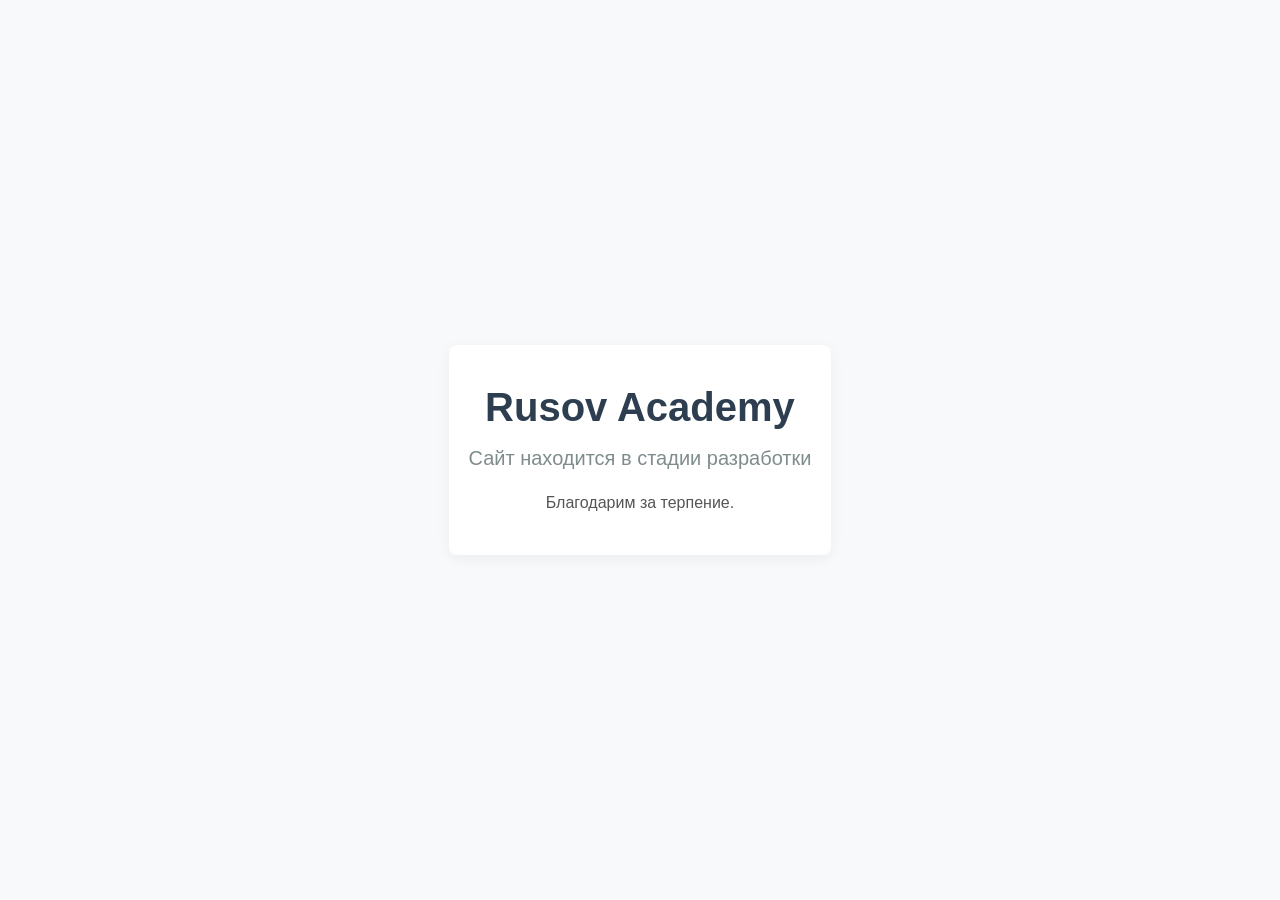
==== commit 1b85d292: "NEW VERSION - ADD 7DAY" ====
--- a/index.html
+++ b/index.html
@@ -1,502 +1,56 @@
 <!DOCTYPE html>
 <html lang="ru">
-
 <head>
     <meta charset="UTF-8">
     <meta name="viewport" content="width=device-width, initial-scale=1.0">
-    <meta name="description"
-        content="Онлайн-курс Константина Русова «Прокачай энергию!». 7 дней для восстановления баланса, снижения тревожности и управления вниманием.">
-    <meta name="keywords"
-        content="медитация, энергия, осознанность, Константин Русов, дыхательные практики, курс медитации">
-    <meta property="og:title" content="Онлайн-курс Константина Русова «Прокачай энергию!»">
-    <meta property="og:description"
-        content="Если ты испытываешь внутренний дисбаланс, не можешь сфокусироваться из-за хаотичных мыслей — этот курс для тебя!">
-    <meta property="og:type" content="website">
-    <title>«Прокачай энергию!» | Курс Константина Русова</title>
-
-    <!-- Google Fonts: Montserrat & Inter for elegant Cyrillic typography -->
-    <link rel="preconnect" href="https://fonts.googleapis.com">
-    <link rel="preconnect" href="https://fonts.gstatic.com" crossorigin>
-    <link
-        href="https://fonts.googleapis.com/css2?family=Inter:wght@300;400;500;600&family=Montserrat:wght@500;600;700;800&display=swap"
-        rel="stylesheet">
-
-    <link rel="stylesheet" href="styles.css">
+    <title>Rusov Academy</title>
+    <style>
+        body {
+            margin: 0;
+            padding: 0;
+            display: flex;
+            align-items: center;
+            justify-content: center;
+            min-height: 100vh;
+            background-color: #f8f9fa;
+            font-family: -apple-system, BlinkMacSystemFont, "Segoe UI", Roboto, Helvetica, Arial, sans-serif;
+            color: #333;
+            text-align: center;
+        }
+        .container {
+            max-width: 600px;
+            padding: 40px 20px;
+            background: #ffffff;
+            border-radius: 8px;
+            box-shadow: 0 4px 15px rgba(0, 0, 0, 0.05);
+            margin: 0 20px;
+        }
+        h1 {
+            font-size: 2.5rem;
+            margin-top: 0;
+            margin-bottom: 10px;
+            font-weight: 600;
+            color: #2c3e50;
+        }
+        h2 {
+            font-size: 1.25rem;
+            font-weight: 400;
+            color: #7f8c8d;
+            margin-bottom: 20px;
+        }
+        p {
+            font-size: 1rem;
+            line-height: 1.6;
+            color: #555;
+            margin-bottom: 0;
+        }
+    </style>
 </head>
-
 <body>
-
-    <!-- Навигация (Sticky Header) -->
-    <header class="header" id="header">
-        <div class="container header-content">
-            <div class="logo">
-                <span class="logo-name">Константин Русов</span>
-                <span class="logo-desc">эксперт по энергии</span>
-            </div>
-            <a href="https://t.me/rusovmasteryfree_bot?start=POkGe3VBprH9cGsg8TNPSXfVTQl6iPcP" target="_blank"
-                class="btn btn-small">Присоединиться</a>
-        </div>
-    </header>
-
-    <!-- Бесплатный видеоурок (Бесплатная польза) -->
-    <section class="video-section section bg-accent-soft">
-        <div class="container fade-in-up">
-            <h2 class="section-title text-center">Посмотри бесплатный урок прямо сейчас</h2>
-            <p class="section-subtitle text-center">Познакомься с методом работы Константина и системой, на которой
-                основан его подход</p>
-
-            <div class="video-wrapper">
-                <!-- Вставьте вашу ссылку на Vimeo -->
-                <iframe src="https://player.vimeo.com/video/1173294646" width="100%" height="100%"
-                    title="Vimeo video player" frameborder="0" loading="lazy"
-                    allow="autoplay; fullscreen; picture-in-picture" allowfullscreen></iframe>
-            </div>
-
-            <div class="text-center" style="margin-top: 40px;">
-                <a href="https://t.me/rusovmasteryfree_bot?start=POkGe3VBprH9cGsg8TNPSXfVTQl6iPcP" target="_blank"
-                    class="btn btn-primary pulse-btn">👉 Присоединиться к обучению</a>
-            </div>
-        </div>
-    </section>
-
-    <!-- Блок 1: Главный экран (Hero) -->
-    <section class="hero section">
-        <div class="container hero-container grid-2">
-            <div class="hero-text fade-in-up">
-                <div class="badge">Онлайн-курс | 7 дней | 10€</div>
-                <h1 class="hero-title">ПРОКАЧАЙ <span class="highlight">ЭНЕРГИЮ!</span></h1>
-                <p class="hero-subtitle">
-                    За 7 дней ты научишься фокусировать внимание, стабилизировать внутреннее состояние и управлять своей
-                    энергией.
-                </p>
-                <p class="hero-subtitle">
-                    Простые ежедневные практики, которые помогают успокоить хаотичные мысли и вернуть ясность. Всего
-                    15–20 минут в день.
-                </p>
-                <div class="hero-actions">
-                    <a href="https://t.me/rusovmasteryfree_bot?start=POkGe3VBprH9cGsg8TNPSXfVTQl6iPcP" target="_blank"
-                        class="btn btn-primary pulse-btn">👉 Присоединиться к обучению</a>
-                </div>
-            </div>
-            <div class="hero-image fade-in-up" style="transition-delay: 0.2s;">
-                <img src="assets/images/hellophoto.jpg" alt="Константин Русов" class="hero-speaker-img">
-            </div>
-        </div>
-    </section>
-
-    <!-- Блок 2: Боль -->
-    <section class="pain-section section bg-light-muted">
-        <div class="container fade-in-up">
-            <h2 class="section-title text-center">Тебе знакомо?</h2>
-            <div class="grid-2 pain-grid">
-                <div class="pain-list">
-                    <div class="list-item">
-                        <div class="list-icon">✖</div>
-                        <p>Энергии хватает только на полдня</p>
-                    </div>
-                    <div class="list-item">
-                        <div class="list-icon">✖</div>
-                        <p>Сложно удерживать стабильное состояние</p>
-                    </div>
-                    <div class="list-item">
-                        <div class="list-icon">✖</div>
-                        <p>Настроение зависит от внешних факторов</p>
-                    </div>
-                    <div class="list-item">
-                        <div class="list-icon">✖</div>
-                        <p>Рой хаотичных мыслей в голове</p>
-                    </div>
-                    <div class="list-item">
-                        <div class="list-icon">✖</div>
-                        <p>Прокрастинация и отсутствие желания действовать</p>
-                    </div>
-                </div>
-                <div class="pain-conclusion card block-highlight">
-                    <p class="bold-text">Проблема не в мотивации</p>
-                    <h3 class="highlight-text">Проблема — в энергии</h3>
-                </div>
-            </div>
-        </div>
-    </section>
-
-    <!-- Блок 3: Решение -->
-    <section class="solution-section section">
-        <div class="container fade-in-up">
-            <h2 class="section-title text-center">Что даст тебе курс за 7 дней?</h2>
-            <p class="section-subtitle text-center"></p>
-            <div class="grid-3 features-grid">
-                <div class="feature-card">
-                    <div class="feature-icon">⚡️</div>
-                    <p>встроишь алгоритм развития энергии в свой режим</p>
-                </div>
-                <div class="feature-card">
-                    <div class="feature-icon">🌊</div>
-                    <p>снизишь тревожность и внутренний шум</p>
-                </div>
-                <div class="feature-card">
-                    <div class="feature-icon">👁</div>
-                    <p>научишься управлять вниманием</p>
-                </div>
-                <div class="feature-card">
-                    <div class="feature-icon">🏔</div>
-                    <p>почувствуешь внутреннюю устойчивость</p>
-                </div>
-                <div class="feature-card">
-                    <div class="feature-icon">🧩</div>
-                    <p>получишь систему практик, а не разовые техники</p>
-                </div>
-                <div class="feature-card" style="display: flex; align-items: center; justify-content: center;">
-                    <a href="https://t.me/rusovmasteryfree_bot?start=POkGe3VBprH9cGsg8TNPSXfVTQl6iPcP" target="_blank"
-                        class="btn btn-primary pulse-btn">Присоединиться</a>
-                </div>
-            </div>
-        </div>
-    </section>
-
-    <!-- Блок 4: Формат обучения -->
-    <section class="format-section section bg-light-muted">
-        <div class="container grid-2 fade-in-up">
-            <div class="format-image">
-                <div class="shape-blob"></div>
-                <div class="floating-cards">
-                    <div class="float-card">💻 Онлайн формат</div>
-                    <div class="float-card">⏳ 10-20 минут в день</div>
-                    <div class="float-card">▶️ Уроки в записи</div>
-                </div>
-            </div>
-            <div class="format-text">
-                <h2 class="section-title">Формат обучения</h2>
-                <p class="subtitle-text">Каждый день ты получаешь:</p>
-                <ul class="custom-list">
-                    <li>Лекцию (10–20 минут)</li>
-                    <li>Утреннюю и вечернюю медитацию</li>
-                    <li>Чёткий алгоритм действий</li>
-                </ul>
-                <div class="info-box">
-                    <div class="info-icon">💡</div>
-                    <p><strong>Уроки в записи</strong> — можно смотреть в любое удобное время (с условием регулярности
-                        для достижения результата).</p>
-                </div>
-            </div>
-        </div>
-    </section>
-
-    <!-- Блок 5: Программа -->
-    <section class="program-section section">
-        <div class="container fade-in-up">
-            <h2 class="section-title text-center">Программа по дням</h2>
-
-            <div class="timeline">
-                <div class="timeline-item">
-                    <div class="timeline-dot">1</div>
-                    <div class="timeline-content card">
-                        <h3>День 1</h3>
-                        <p>Дисциплина как фундамент</p>
-                    </div>
-                </div>
-                <div class="timeline-item">
-                    <div class="timeline-dot">2</div>
-                    <div class="timeline-content card">
-                        <h3>День 2</h3>
-                        <p>Как работает ум и как управлять мыслями</p>
-                    </div>
-                </div>
-                <div class="timeline-item">
-                    <div class="timeline-dot">3</div>
-                    <div class="timeline-content card">
-                        <h3>День 3</h3>
-                        <p>Энергия и физическое тело</p>
-                    </div>
-                </div>
-                <div class="timeline-item">
-                    <div class="timeline-dot">4</div>
-                    <div class="timeline-content card">
-                        <h3>День 4</h3>
-                        <p>Сурья Намаскар и дыхательные техники</p>
-                    </div>
-                </div>
-                <div class="timeline-item">
-                    <div class="timeline-dot">5</div>
-                    <div class="timeline-content card">
-                        <h3>День 5</h3>
-                        <p>Дыхание Уджайи</p>
-                    </div>
-                </div>
-                <div class="timeline-item">
-                    <div class="timeline-dot">6</div>
-                    <div class="timeline-content card">
-                        <h3>День 6</h3>
-                        <p>3 принципа осознанности</p>
-                    </div>
-                </div>
-                <div class="timeline-item">
-                    <div class="timeline-dot">7</div>
-                    <div class="timeline-content card">
-                        <h3>День 7</h3>
-                        <p>Фиксация результатов и следующие шаги</p>
-                    </div>
-                </div>
-            </div>
-        </div>
-    </section>
-
-    <!-- Отзывы -->
-    <section class="reviews-section section bg-light-muted">
-        <div class="container fade-in-up">
-            <h2 class="section-title text-center">Отзывы учеников</h2>
-            <div class="reviews-slider-wrapper">
-                <button class="slider-btn prev-btn" aria-label="Предыдущий отзыв">←</button>
-
-                <div class="reviews-slider">
-                    <!-- Отзыв 1 -->
-                    <div class="review-card">
-                        <div class="review-header">
-                            <div class="avatar" style="background-color: #E8F0FE; color: #1967D2;">В</div>
-                            <div>
-                                <h4>Volodymyr </h4>
-                                <span class="stars">★★★★★</span>
-                            </div>
-                        </div>
-                        <p class="review-text">"Благодарю за данную возможность, это очень ценно. Сегодня получил много
-                            осознаний и ответов для себя на тему служения в разрезе Джняны йоги. Глубоко и
-                            фундаментально. 🕉"</p>
-                    </div>
-
-                    <!-- Отзыв 2 -->
-                    <div class="review-card">
-                        <div class="review-header">
-                            <div class="avatar" style="background-color: #FCE8E6; color: #C5221F;">N</div>
-                            <div>
-                                <h4>NATALIA B.</h4>
-                                <span class="stars">★★★★★</span>
-                            </div>
-                        </div>
-                        <p class="review-text">"Я много где проходила обучения, очень! Но ту поддержку, которая есть в
-                            сообществе - такой нет нигде. Это очень поддерживает, не дает сделать шаги назад,
-                            вдохновляет и двигает вперед 🔥 🔥 🔥 БЛАГОДАРЮ!!!! 🙏"</p>
-                    </div>
-
-                    <!-- Отзыв 3 -->
-                    <div class="review-card">
-                        <div class="review-header">
-                            <div class="avatar" style="background-color: #E6F4EA; color: #137333;">O</div>
-                            <div>
-                                <h4>Olha S.</h4>
-                                <span class="stars">★★★★★</span>
-                            </div>
-                        </div>
-                        <p class="review-text">"Константин, твои слова сегодня как будто мне адресовались, все так
-                            откликалось ☺️ Ребята, благодарю всех за прекрасную совместную практику! 💟"</p>
-                    </div>
-
-                    <!-- Отзыв 4 -->
-                    <div class="review-card">
-                        <div class="review-header">
-                            <div class="avatar" style="background-color: #FEF7E0; color: #E37400;">И</div>
-                            <div>
-                                <h4>Игорь К.</h4>
-                                <span class="stars">★★★★★</span>
-                            </div>
-                        </div>
-                        <p class="review-text">"Благодарю всех за практику! 🙏 Отдельное спасибо за наставления, которые
-                            делают практику более глубокой и еще более осмысленной. Мы то, что мы думаем 🤫"</p>
-                    </div>
-
-                    <!-- Отзыв 5 -->
-                    <div class="review-card">
-                        <div class="review-header">
-                            <div class="avatar" style="background-color: #F3E8FD; color: #7627BB;">Т</div>
-                            <div>
-                                <h4>Ирина Т.</h4>
-                                <span class="stars">★★★★★</span>
-                            </div>
-                        </div>
-                        <p class="review-text">"Всім добрий вечір, Костянтин, дякую за чудову практику і енергію, а
-                            також мудрість 🙏❤️"</p>
-                    </div>
-
-                    <!-- Отзыв 6 -->
-                    <div class="review-card">
-                        <div class="review-header">
-                            <div class="avatar" style="background-color: #E8F0FE; color: #1967D2;">И</div>
-                            <div>
-                                <h4>Irina S.</h4>
-                                <span class="stars">★★★★★</span>
-                            </div>
-                        </div>
-                        <p class="review-text">"Добрый день, Костя, благодарю за твой свет, так стало радостно после
-                            просмотра! Enjoy в каждом твоем слове и улыбке) Большая удача быть в этом поле и заряжаться
-                            от твоего света 🙏"</p>
-                    </div>
-
-                    <!-- Отзыв 7 (Был Anna L., сейчас удален) -->
-
-                    <!-- Отзыв 8 (Был Светлана, сейчас удален) -->
-
-                    <!-- Отзыв 9 -->
-                    <div class="review-card">
-                        <div class="review-header">
-                            <div class="avatar" style="background-color: #FEF7E0; color: #E37400;">O</div>
-                            <div>
-                                <h4>Oleg P.</h4>
-                                <span class="stars">★★★★★</span>
-                            </div>
-                        </div>
-                        <p class="review-text">"Когда то я был в подобной ситуации, все на что хватало энергии это взять
-                            банку пива и играть в доту =)) Слава богу за то что я встретил Константина 🙏"</p>
-                    </div>
-
-                    <!-- Отзыв 10 -->
-                    <div class="review-card">
-                        <div class="review-header">
-                            <div class="avatar" style="background-color: #F3E8FD; color: #7627BB;">D</div>
-                            <div>
-                                <h4>Dennis</h4>
-                                <span class="stars">★★★★★</span>
-                            </div>
-                        </div>
-                        <p class="review-text">"Хочу выразить искреннюю благодарность Константину! За 2,5 месяца
-                            обучения я узнал очень много интересного, волнующего, проникновеного. Многие вещи мне уже
-                            были знакомы, но именно вместе с Костей я смог глубже их понять и освоить. Мы все здесь не
-                            случайно, с чем вас категорически поздравляю! Лед тронулся..."</p>
-                    </div>
-                </div>
-
-                <button class="slider-btn next-btn" aria-label="Следующий отзыв">→</button>
-            </div>
-        </div>
-    </section>
-
-    <!-- Блок 6: О Константине -->
-    <section class="about-section section">
-        <div class="container grid-2 fade-in-up align-center">
-            <div class="about-text">
-                <h2 class="section-title">О Константине</h2>
-                <h3 class="about-subtitle">Эксперт по энергии и состоянию</h3>
-                <ul class="custom-list about-list">
-                    <li>Более 19 лет личной практики.</li>
-                    <li>Тысячи учеников в разных странах.</li>
-                </ul>
-                <div class="quote-block">
-                    <p>Мой метод — это соединение дисциплины, техник дыхания, контроля за вниманием и осознанности</p>
-                </div>
-            </div>
-            <div class="about-image">
-                <img src="assets/images/konstphoto.jpg" alt="Константин Русов" class="hero-speaker-img">
-            </div>
-        </div>
-    </section>
-
-    <!-- FAQ -->
-    <section class="faq-section section bg-light-muted">
-        <div class="container fade-in-up">
-            <h2 class="section-title text-center">Часто задаваемые вопросы</h2>
-            <div class="faq-accordion">
-
-                <div class="faq-item">
-                    <button class="faq-question">Подойдет ли мне курс, если я никогда не медитировал?</button>
-                    <div class="faq-answer">
-                        <p>Да, курс идеально подходит для новичков. Константин дает очень понятный алгоритм, объясняет
-                            всё простым языком без эзотерики.</p>
-                    </div>
-                </div>
-
-                <div class="faq-item">
-                    <button class="faq-question">В какое время проходят уроки?</button>
-                    <div class="faq-answer">
-                        <p>Все уроки предоставляются в записи. Вы можете смотреть их в удобное для вас время. Главное
-                            условие — регулярность (каждый день).</p>
-                    </div>
-                </div>
-
-                <div class="faq-item">
-                    <button class="faq-question">Сколько времени понадобится в день?</button>
-                    <div class="faq-answer">
-                        <p>Вам понадобится от 10 до 20 минут в день на лекцию и медитацию. Это время можно легко найти
-                            даже в самом плотном графике.</p>
-                    </div>
-                </div>
-
-                <div class="faq-item">
-                    <button class="faq-question">Что будет, если я пропущу день?</button>
-                    <div class="faq-answer">
-                        <p>Конечно, в жизни бывают разные ситуации. Вы сможете продолжить обучение на следующий день.
-                            Однако для лучшего формирования нейронных связей мы рекомендуем не прерывать 7-дневный цикл.
-                        </p>
-                    </div>
-                </div>
-
-                <div class="faq-item">
-                    <button class="faq-question">Как проходит оплата и доступ к курсу?</button>
-                    <div class="faq-answer">
-                        <p>После нажатия на кнопку вы перейдете в Telegram-бот для оплаты. Сразу после этого вам будет
-                            открыто обучение. Уроки будут приходить в Telegram-бот автоматически.</p>
-                    </div>
-                </div>
-
-            </div>
-        </div>
-    </section>
-
-    <!-- Блок 7 и 8: Стоимость и Финал -->
-    <section class="cta-section section" id="buy">
-        <div class="container fade-in-up text-center">
-            <h2 class="cta-title">Стоимость участия — <span class="highlight">10€</span></h2>
-            <p class="cta-charity">Эту сумму ты можешь отправить в любой благотворительный фонд <br>своей страны или
-                внести на развитие нашего сообщества.</p>
-
-            <div class="final-block card block-highlight">
-                <p class="final-text">Начни практиковать уже сегодня.</p>
-                <h3 class="final-bold text-center">7 дней дисциплины могут изменить вектор твоей жизни.</h3>
-            </div>
-
-            <a href="https://t.me/rusovmasteryfree_bot?start=POkGe3VBprH9cGsg8TNPSXfVTQl6iPcP" target="_blank"
-                class="btn btn-primary btn-large pulse-btn">👉 Присоединиться сейчас</a>
-            <p class="guarantee-text">Безопасная оплата. Моментальный доступ.</p>
-        </div>
-    </section>
-
-    <!-- Блок 9: Форма обратной связи -->
-    <section class="contact-section section bg-light-muted" id="contact">
-        <div class="container fade-in-up">
-            <h2 class="section-title text-center">Остались вопросы?</h2>
-            <p class="section-subtitle text-center">Напишите нам, и мы ответим в ближайшее время.</p>
-            <div class="contact-form-wrapper card">
-                <form action="https://formsubmit.co/evdomaha.03@gmail.com" method="POST" class="contact-form">
-                    <input type="hidden" name="_subject" value="Новое сообщение с сайта 'Прокачай энергию!'">
-                    <input type="hidden" name="_captcha" value="false">
-
-                    <div class="form-group">
-                        <label for="name">Ваше имя</label>
-                        <input type="text" id="name" name="name" required placeholder="Введите имя">
-                    </div>
-
-                    <div class="form-group">
-                        <label for="email">Email</label>
-                        <input type="email" id="email" name="email" required placeholder="Введите Email">
-                    </div>
-
-                    <div class="form-group">
-                        <label for="message">Сообщение</label>
-                        <textarea id="message" name="message" rows="5" required
-                            placeholder="Ваш вопрос или сообщение"></textarea>
-                    </div>
-
-                    <button type="submit" class="btn btn-primary btn-submit pulse-btn">Отправить сообщение</button>
-                </form>
-            </div>
-        </div>
-    </section>
-
-    <!-- Подвал (Footer) -->
-    <footer class="footer">
-        <div class="container flex-footer">
-            <div class="footer-logo">Константин Русов</div>
-            <div class="footer-copy">© 2026 Все права защищены.</div>
-        </div>
-    </footer>
-
-    <script src="script.js"></script>
+    <div class="container">
+        <h1>Rusov Academy</h1>
+        <h2>Сайт находится в стадии разработки</h2>
+        <p>Благодарим за терпение.</p>
+    </div>
 </body>
-
-</html>+</html>
